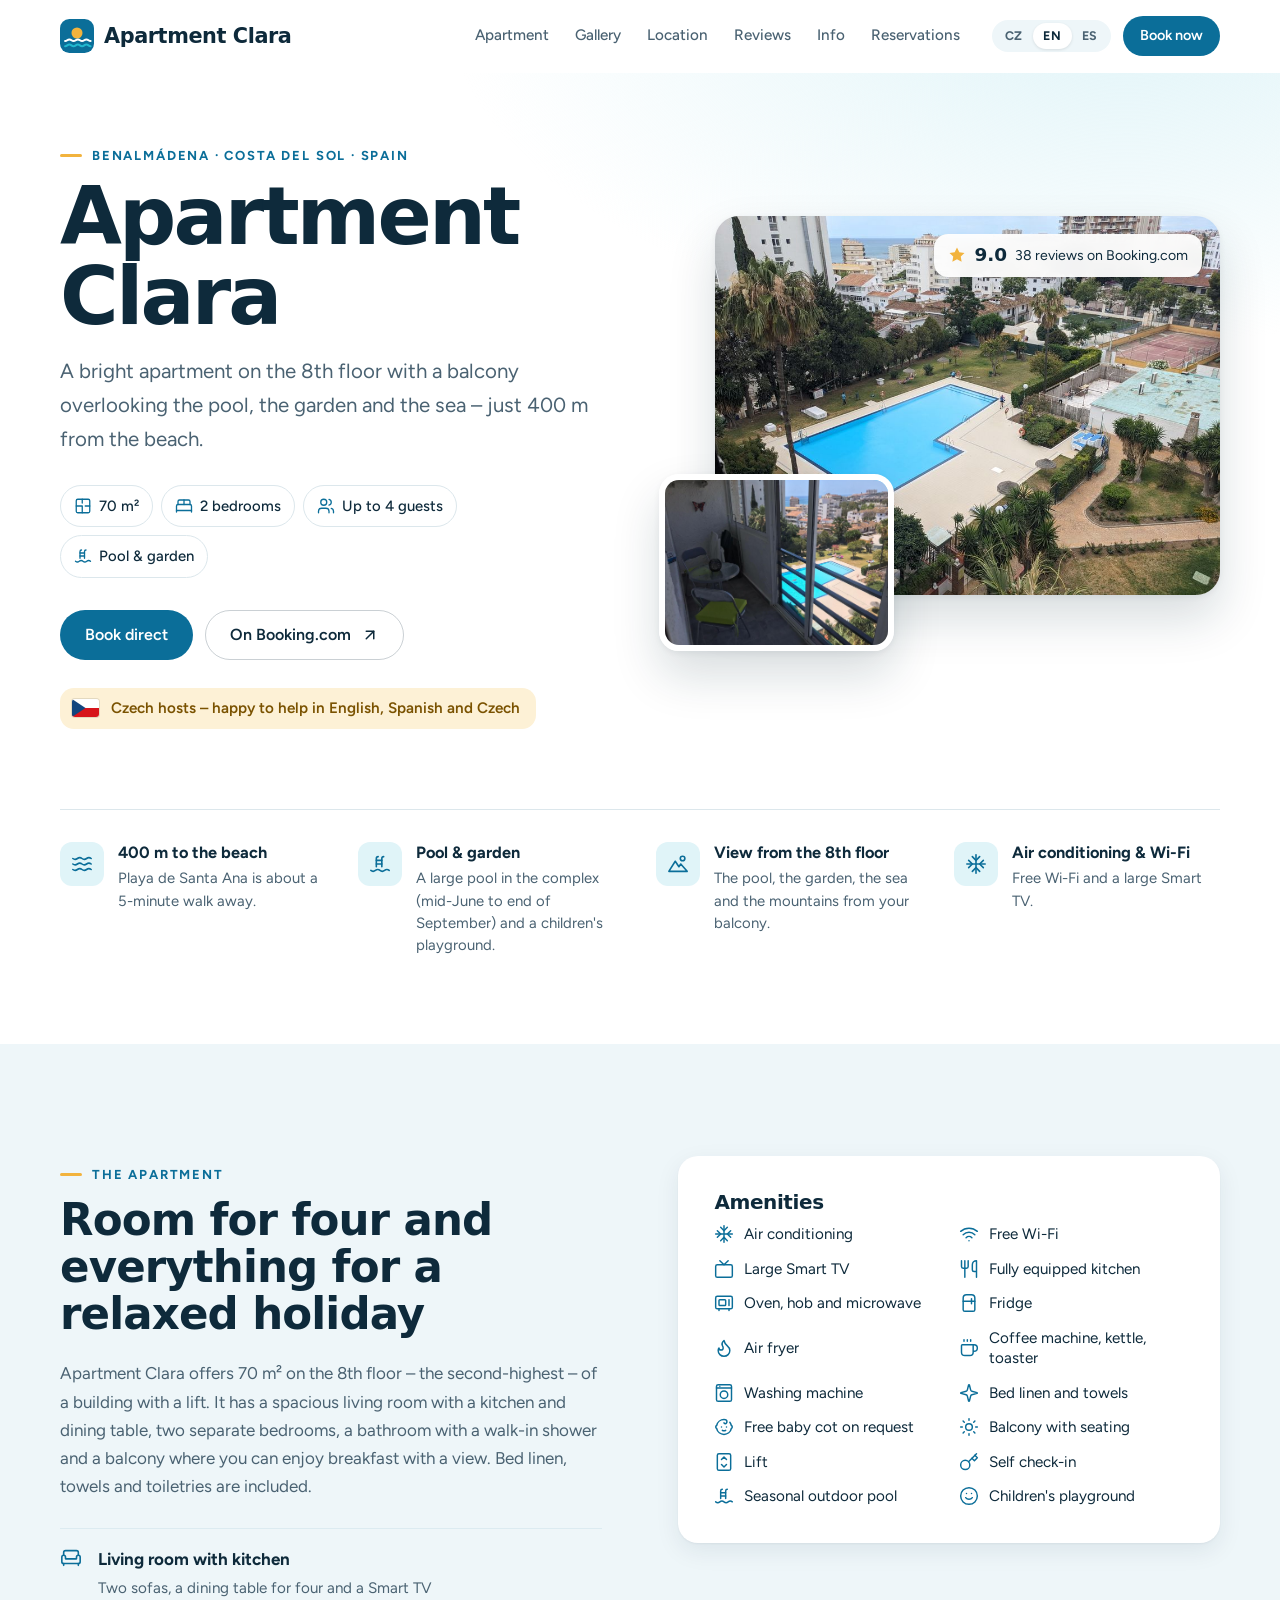
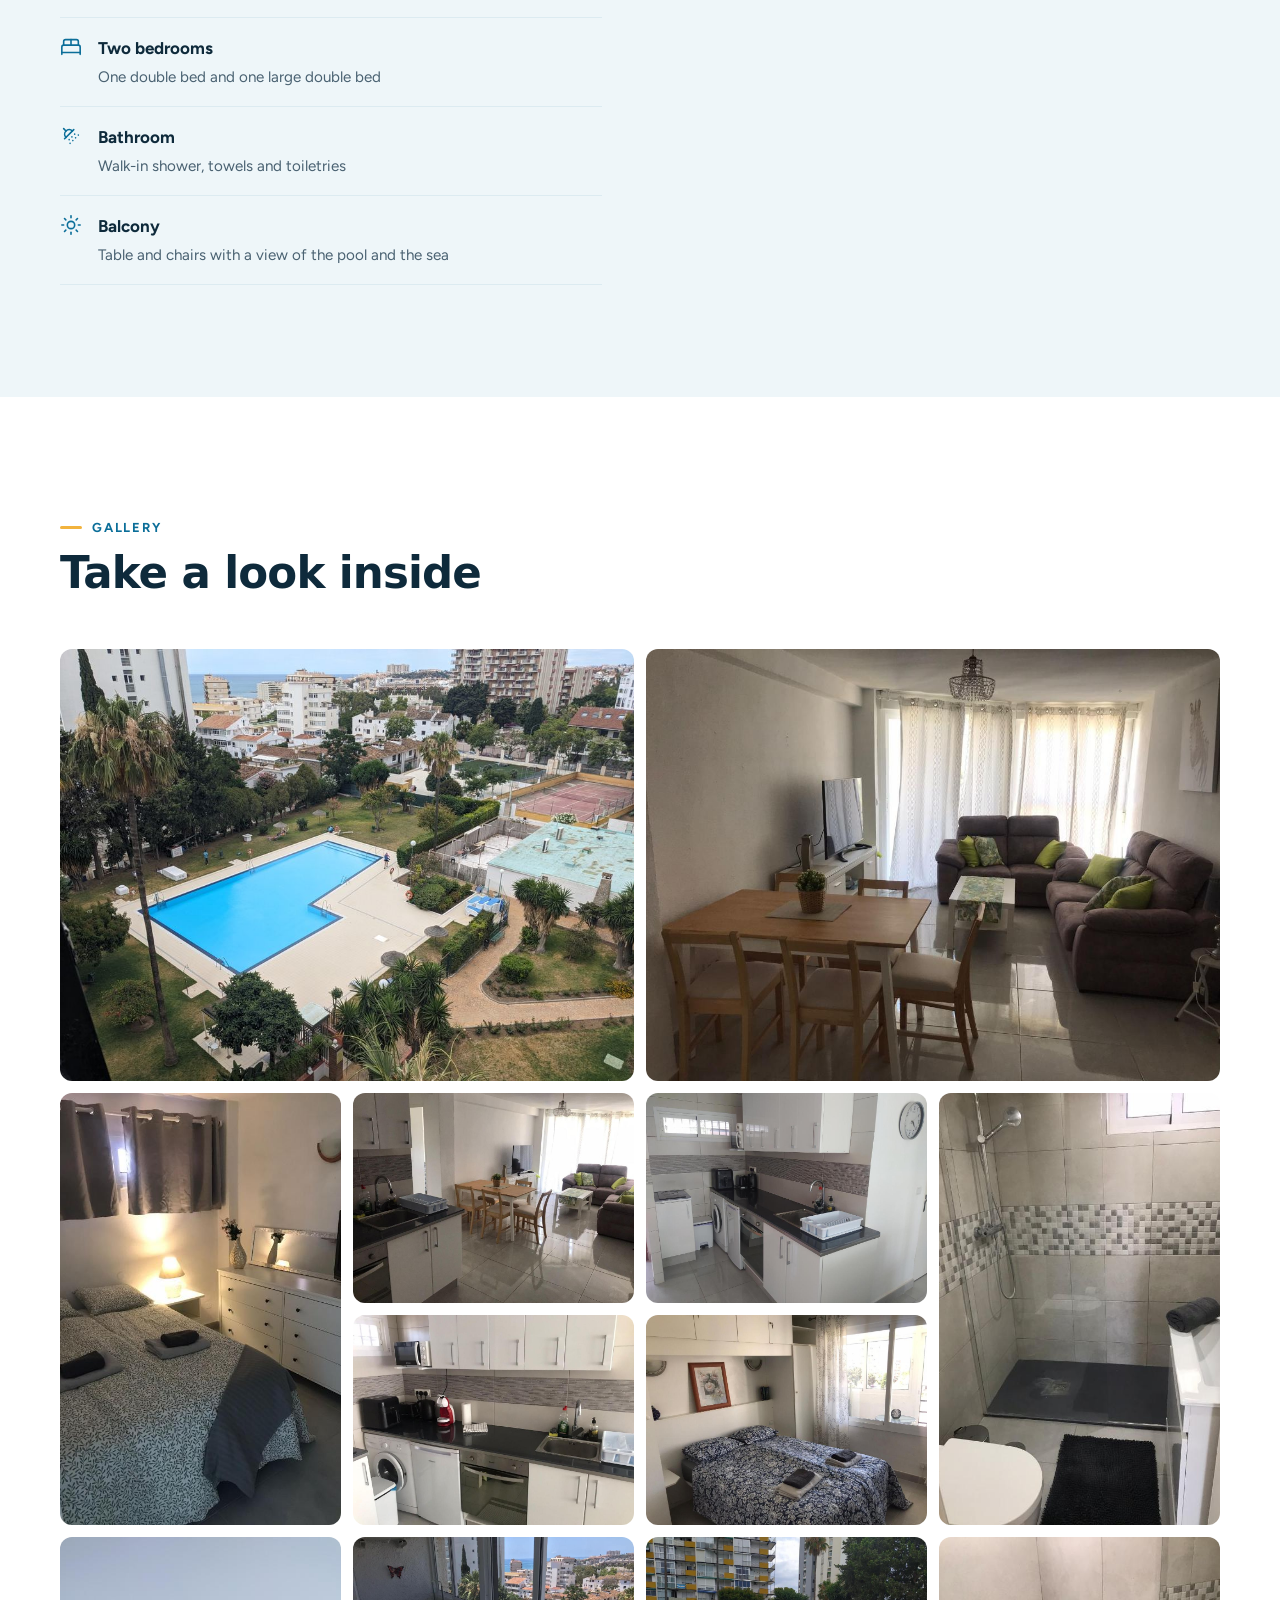
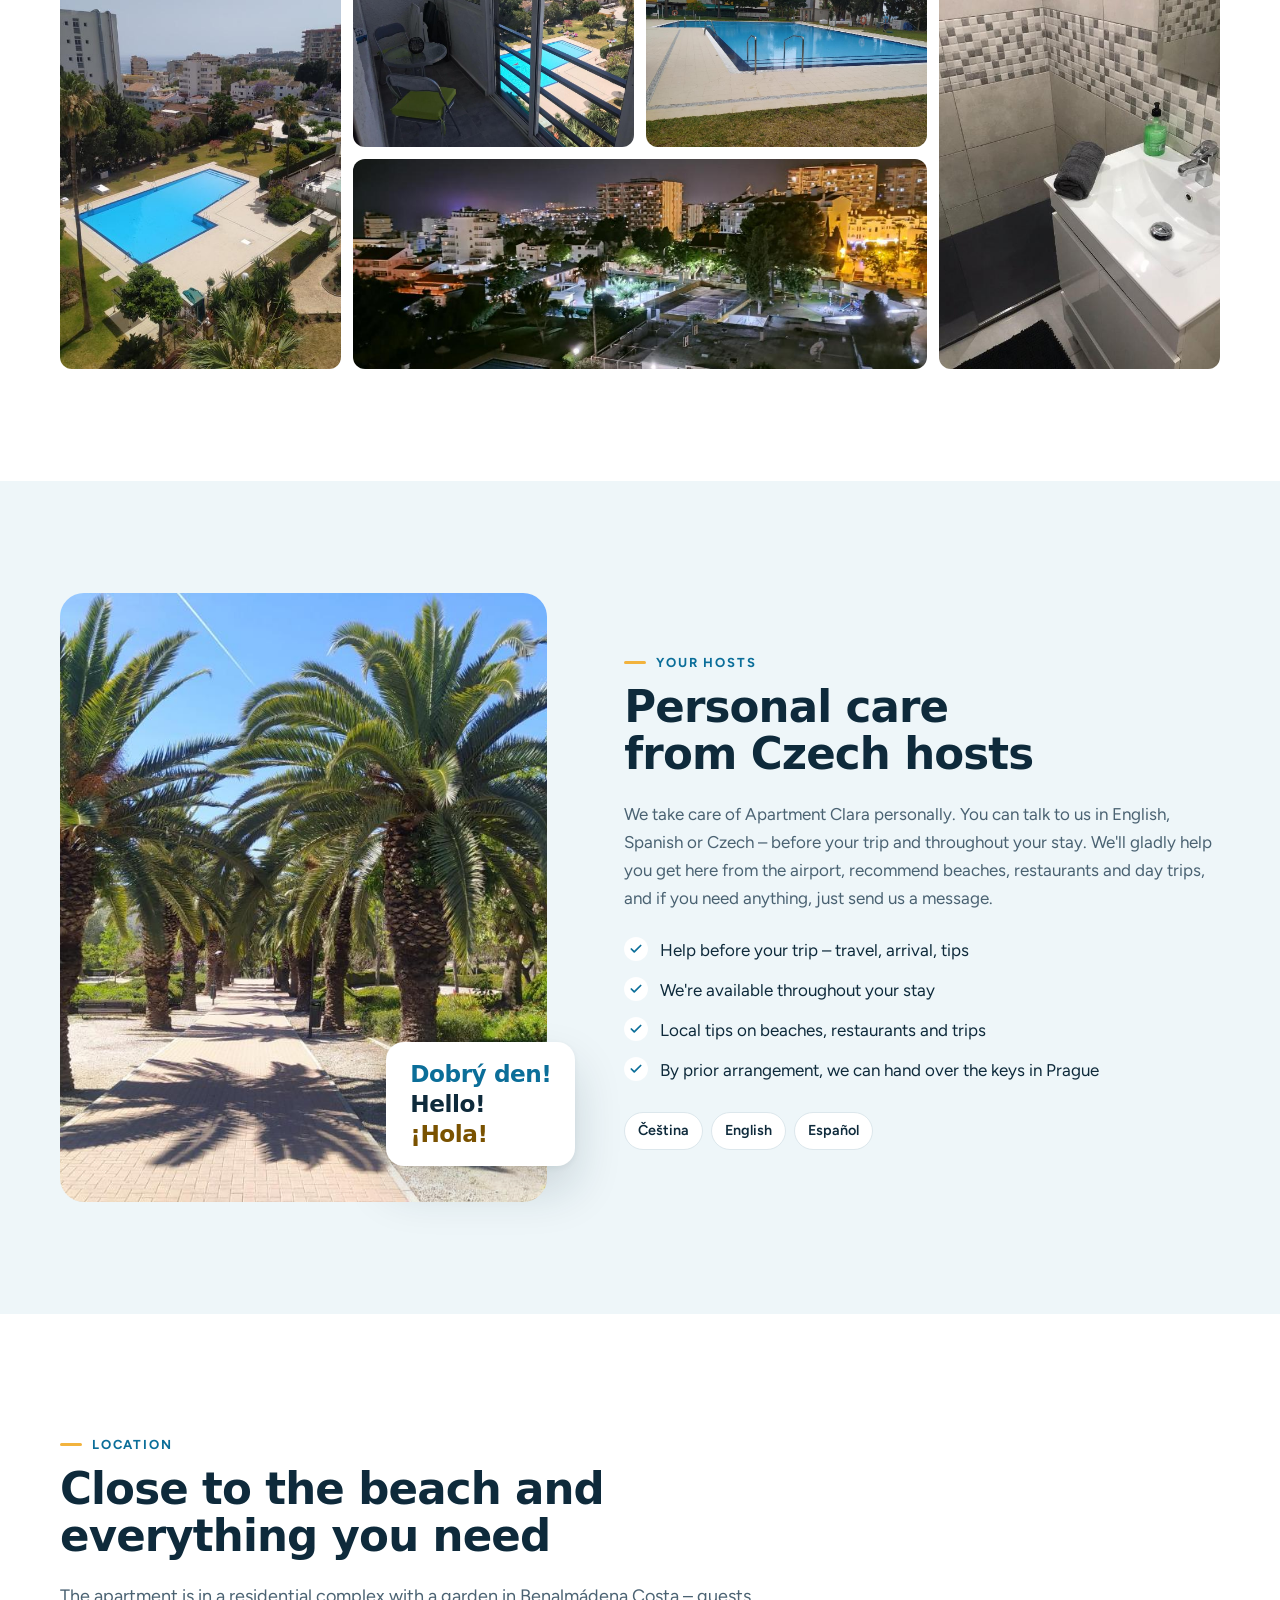
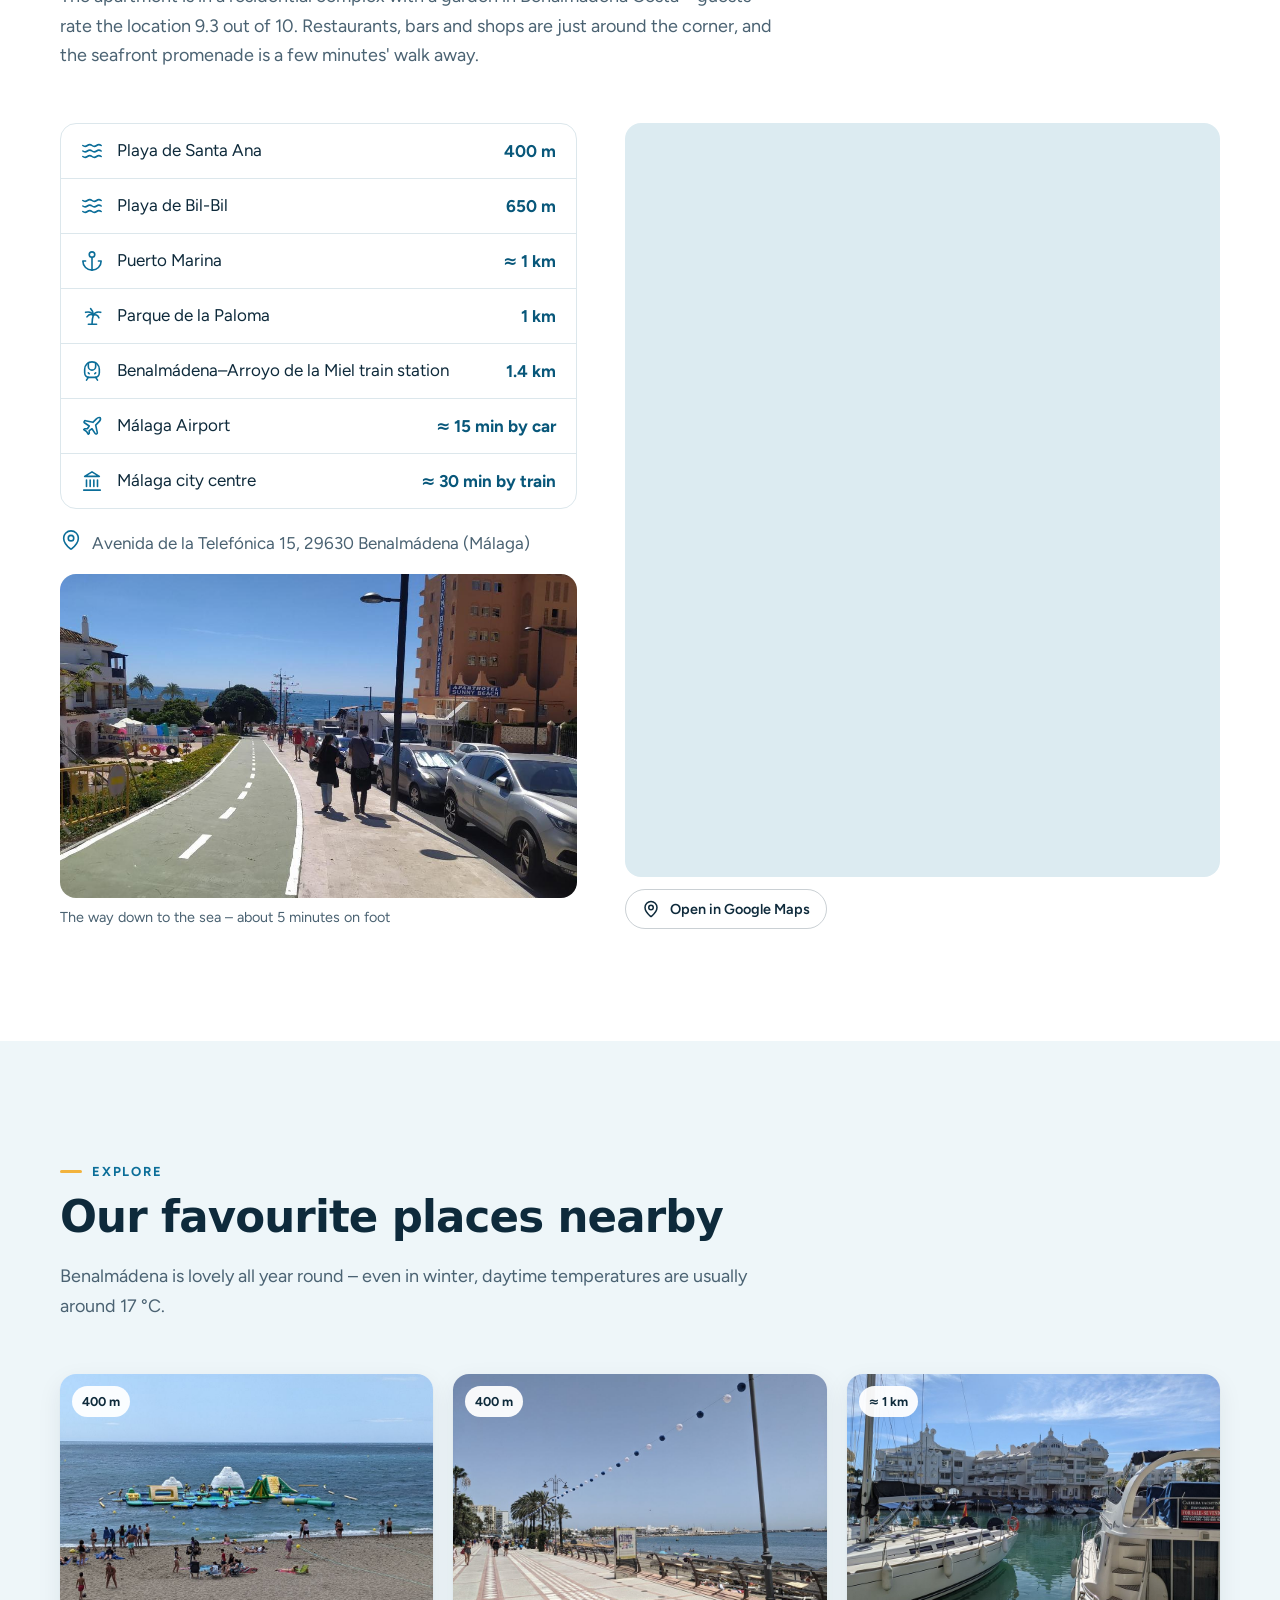
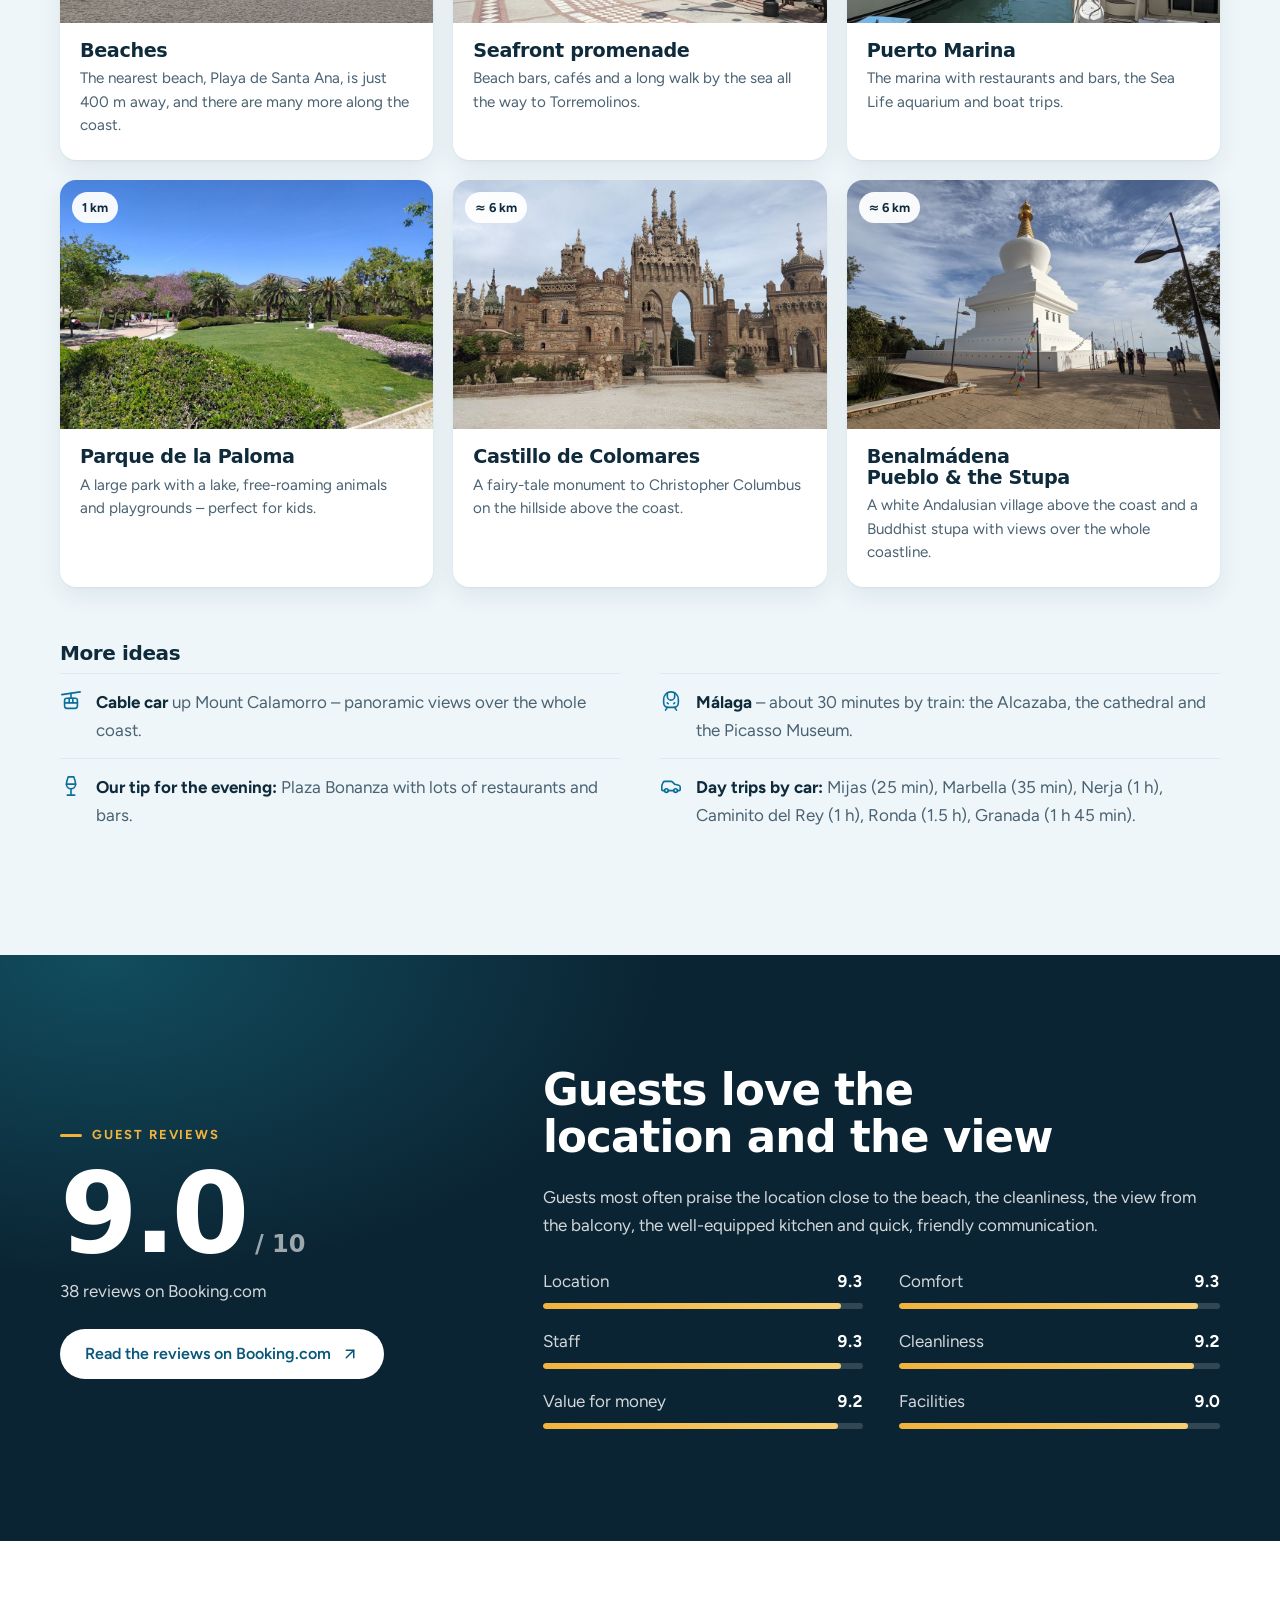
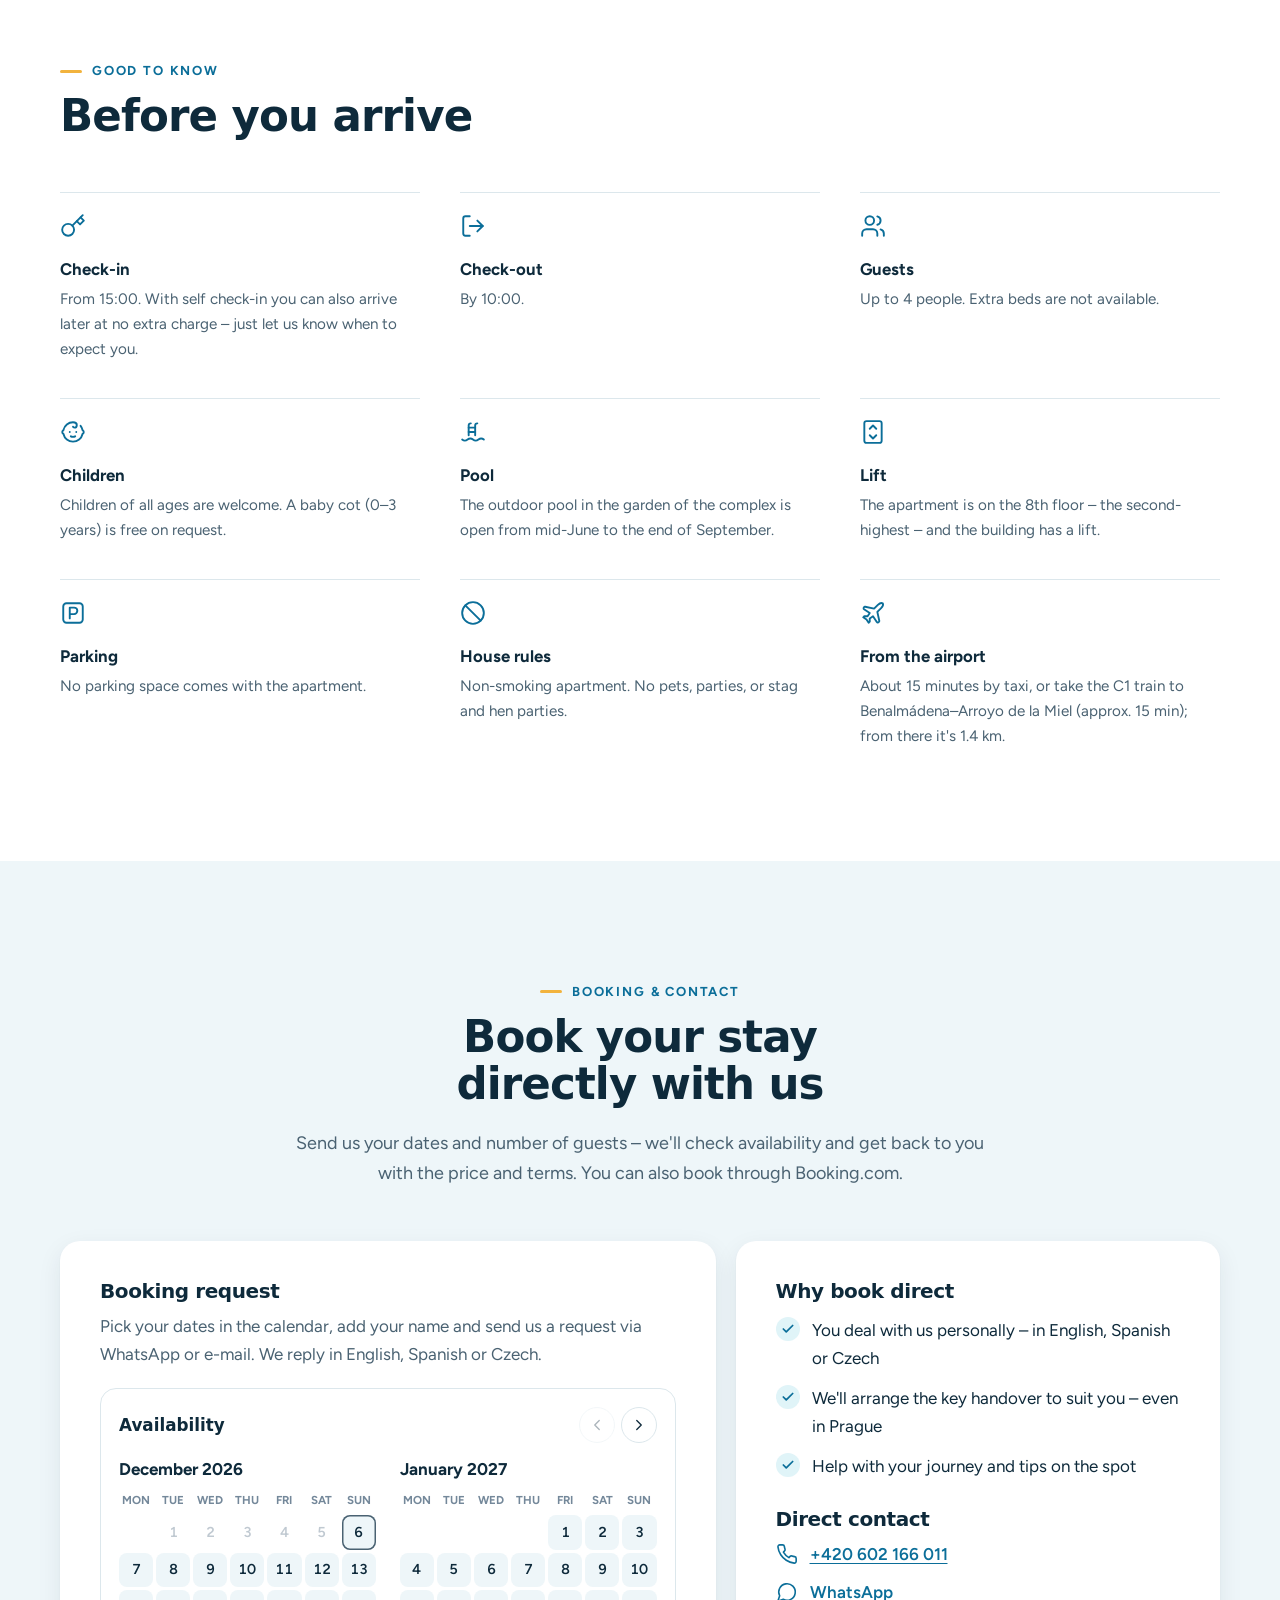
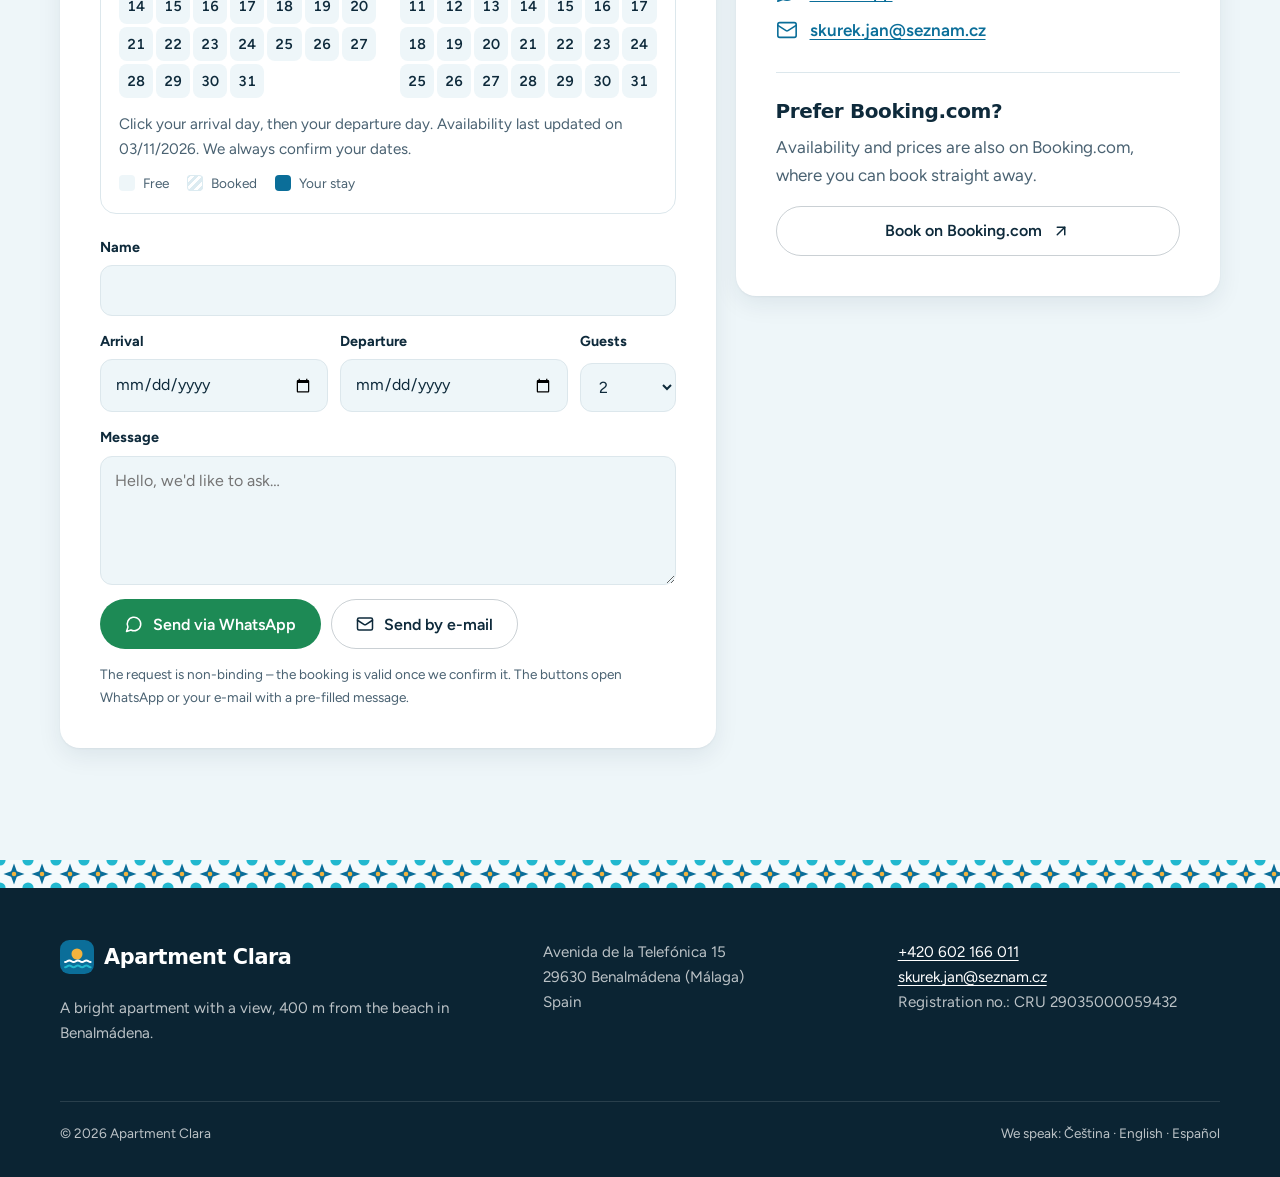
==== index.html @ 4c002c41 "Web Apartment Clara: stránka, kalendář obsazenosti a automatické zveřejnění Jednostránkový web (CZ/E" ====
<!doctype html>
<html lang="en">
<head>
<meta charset="utf-8">
<meta name="viewport" content="width=device-width, initial-scale=1">
<title data-i18n="meta.title">Apartment Clara · Benalmádena – apartment with pool, 400 m from the beach</title>
<meta name="description" data-i18n-content="meta.desc" content="Bright 70 m² apartment on the 8th floor with a balcony overlooking the pool, the garden and the sea. 2 bedrooms, up to 4 guests, 400 m from the beach in Benalmádena, Costa del Sol.">
<meta property="og:type" content="website">
<meta property="og:title" data-i18n-content="meta.title" content="Apartment Clara · Benalmádena – apartment with pool, 400 m from the beach">
<meta property="og:description" data-i18n-content="meta.desc" content="Bright 70 m² apartment on the 8th floor with a balcony overlooking the pool, the garden and the sea. 2 bedrooms, up to 4 guests, 400 m from the beach in Benalmádena, Costa del Sol.">
<meta property="og:url" content="https://benalmadenaclara.github.io/">
<meta property="og:image" content="https://benalmadenaclara.github.io/img/vyhled-z-balkonu.jpg">
<link rel="canonical" href="https://benalmadenaclara.github.io/">
<meta name="theme-color" content="#0B6E99">
<link rel="icon" href="favicon.svg" type="image/svg+xml">
<link rel="preconnect" href="https://fonts.bunny.net">
<link rel="stylesheet" href="https://fonts.bunny.net/css?family=bricolage-grotesque:600,700|figtree:400,500,600,700&amp;display=swap">
<link rel="stylesheet" href="style.css">
<script type="application/ld+json">
{
  "@context": "https://schema.org",
  "@type": "LodgingBusiness",
  "name": "Apartment Clara",
  "description": "2-bedroom apartment with a balcony, pool view and sea view, 400 m from the beach in Benalmádena, Costa del Sol.",
  "url": "https://benalmadenaclara.github.io/",
  "image": "https://benalmadenaclara.github.io/img/vyhled-z-balkonu.jpg",
  "telephone": "+420602166011",
  "address": {
    "@type": "PostalAddress",
    "streetAddress": "Avenida de la Telefónica 15",
    "postalCode": "29630",
    "addressLocality": "Benalmádena",
    "addressRegion": "Málaga",
    "addressCountry": "ES"
  },
  "geo": { "@type": "GeoCoordinates", "latitude": 36.596425, "longitude": -4.523766 },
  "checkinTime": "15:00",
  "checkoutTime": "10:00",
  "numberOfRooms": 2,
  "petsAllowed": false,
  "knowsLanguage": ["cs", "en", "es"]
}
</script>
</head>
<body>
<a class="skip" href="#main" data-i18n="a11y.skip">Skip to content</a>

<svg width="0" height="0" style="position:absolute" aria-hidden="true">
  <symbol id="i-logo" viewBox="0 0 40 40">
    <rect width="40" height="40" rx="11" fill="#0B6E99"/>
    <circle cx="20" cy="16.5" r="6.5" fill="#F2B33D"/>
    <path d="M6 26c2.5 0 2.5-2 5-2s2.5 2 5 2 2.5-2 5-2 2.5 2 5 2 2.5-2 5-2 2.5 2 5 2" stroke="#fff" stroke-width="2.4" stroke-linecap="round" fill="none"/>
    <path d="M6 32c2.5 0 2.5-2 5-2s2.5 2 5 2 2.5-2 5-2 2.5 2 5 2 2.5-2 5-2 2.5 2 5 2" stroke="#22B8CF" stroke-width="2.4" stroke-linecap="round" fill="none"/>
  </symbol>
  <symbol id="i-plan" viewBox="0 0 24 24"><rect x="3" y="3" width="18" height="18" rx="2"/><path d="M3 12h8v9"/><path d="M11 3v5"/><path d="M15 12h6"/></symbol>
  <symbol id="i-bed" viewBox="0 0 24 24"><path d="M2 20v-8a2 2 0 0 1 2-2h16a2 2 0 0 1 2 2v8"/><path d="M4 10V6a2 2 0 0 1 2-2h12a2 2 0 0 1 2 2v4"/><path d="M12 4v6"/><path d="M2 18h20"/></symbol>
  <symbol id="i-users" viewBox="0 0 24 24"><path d="M16 21v-2a4 4 0 0 0-4-4H6a4 4 0 0 0-4 4v2"/><circle cx="9" cy="7" r="4"/><path d="M22 21v-2a4 4 0 0 0-3-3.87"/><path d="M16 3.13a4 4 0 0 1 0 7.75"/></symbol>
  <symbol id="i-pool" viewBox="0 0 24 24"><path d="M8 15V6a2 2 0 0 1 2-2"/><path d="M14 15V6a2 2 0 0 1 2-2"/><path d="M8 8h6"/><path d="M8 12h6"/><path d="M2 19c.6.5 1.2 1 2.5 1 2.5 0 2.5-2 5-2 2.6 0 2.4 2 5 2 2.5 0 2.5-2 5-2 1.3 0 1.9.5 2.5 1"/></symbol>
  <symbol id="i-waves" viewBox="0 0 24 24"><path d="M2 6c.6.5 1.2 1 2.5 1C7 7 7 5 9.5 5c2.6 0 2.4 2 5 2 2.5 0 2.5-2 5-2 1.3 0 1.9.5 2.5 1"/><path d="M2 12c.6.5 1.2 1 2.5 1 2.5 0 2.5-2 5-2 2.6 0 2.4 2 5 2 2.5 0 2.5-2 5-2 1.3 0 1.9.5 2.5 1"/><path d="M2 18c.6.5 1.2 1 2.5 1 2.5 0 2.5-2 5-2 2.6 0 2.4 2 5 2 2.5 0 2.5-2 5-2 1.3 0 1.9.5 2.5 1"/></symbol>
  <symbol id="i-view" viewBox="0 0 24 24"><path d="m2 20 7-11 4 6 2-3 7 8Z"/><circle cx="17" cy="6" r="2.5"/></symbol>
  <symbol id="i-snow" viewBox="0 0 24 24"><path d="M2 12h20"/><path d="M12 2v20"/><path d="m20 16-4-4 4-4"/><path d="m4 8 4 4-4 4"/><path d="m16 4-4 4-4-4"/><path d="m8 20 4-4 4 4"/></symbol>
  <symbol id="i-wifi" viewBox="0 0 24 24"><path d="M12 20h.01"/><path d="M2 8.82a15 15 0 0 1 20 0"/><path d="M5 12.86a10 10 0 0 1 14 0"/><path d="M8.5 16.43a5 5 0 0 1 7 0"/></symbol>
  <symbol id="i-tv" viewBox="0 0 24 24"><rect x="2" y="7" width="20" height="15" rx="2"/><path d="m17 2-5 5-5-5"/></symbol>
  <symbol id="i-sofa" viewBox="0 0 24 24"><path d="M20 9V6a2 2 0 0 0-2-2H6a2 2 0 0 0-2 2v3"/><path d="M2 16a2 2 0 0 0 2 2h16a2 2 0 0 0 2-2v-5a2 2 0 0 0-4 0v1.5a.5.5 0 0 1-.5.5h-11a.5.5 0 0 1-.5-.5V11a2 2 0 0 0-4 0z"/><path d="M4 18v2"/><path d="M20 18v2"/></symbol>
  <symbol id="i-shower" viewBox="0 0 24 24"><path d="m4 4 2.5 2.5"/><path d="M13.5 6.5a4.95 4.95 0 0 0-7 7"/><path d="M15 5 5 15"/><path d="M14 17v.01"/><path d="M10 16v.01"/><path d="M13 13v.01"/><path d="M16 10v.01"/><path d="M11 20v.01"/><path d="M17 14v.01"/><path d="M20 11v.01"/></symbol>
  <symbol id="i-sun" viewBox="0 0 24 24"><circle cx="12" cy="12" r="4"/><path d="M12 2v2"/><path d="M12 20v2"/><path d="m4.93 4.93 1.41 1.41"/><path d="m17.66 17.66 1.41 1.41"/><path d="M2 12h2"/><path d="M20 12h2"/><path d="m6.34 17.66-1.41 1.41"/><path d="m19.07 4.93-1.41 1.41"/></symbol>
  <symbol id="i-utensils" viewBox="0 0 24 24"><path d="M3 2v7c0 1.1.9 2 2 2h4a2 2 0 0 0 2-2V2"/><path d="M7 2v20"/><path d="M21 15V2a5 5 0 0 0-5 5v6c0 1.1.9 2 2 2h3Zm0 0v7"/></symbol>
  <symbol id="i-microwave" viewBox="0 0 24 24"><rect x="2" y="4" width="20" height="15" rx="2"/><rect x="6" y="8" width="8" height="7" rx="1"/><path d="M18 8v7"/><path d="M6 19v2"/><path d="M18 19v2"/></symbol>
  <symbol id="i-fridge" viewBox="0 0 24 24"><path d="M5 6a4 4 0 0 1 4-4h6a4 4 0 0 1 4 4v14a2 2 0 0 1-2 2H7a2 2 0 0 1-2-2Z"/><path d="M5 10h14"/><path d="M15 7v6"/></symbol>
  <symbol id="i-flame" viewBox="0 0 24 24"><path d="M8.5 14.5A2.5 2.5 0 0 0 11 12c0-1.38-.5-2-1-3-1.07-2.14-.22-4.05 2-6 .5 2.5 2 4.9 4 6.5 2 1.6 3 3.5 3 5.5a7 7 0 1 1-14 0c0-1.15.43-2.29 1-3a2.5 2.5 0 0 0 2.5 2.5z"/></symbol>
  <symbol id="i-coffee" viewBox="0 0 24 24"><path d="M10 2v2"/><path d="M14 2v2"/><path d="M6 2v2"/><path d="M16 8a1 1 0 0 1 1 1v8a4 4 0 0 1-4 4H7a4 4 0 0 1-4-4V9a1 1 0 0 1 1-1h14a4 4 0 1 1 0 8h-1"/></symbol>
  <symbol id="i-washer" viewBox="0 0 24 24"><rect x="3" y="2" width="18" height="20" rx="2"/><path d="M3 6h18"/><path d="M7 4h.01"/><circle cx="12" cy="14" r="4.5"/></symbol>
  <symbol id="i-sparkles" viewBox="0 0 24 24"><path d="M9.94 15.5A2 2 0 0 0 8.5 14.06l-6.14-1.58a.5.5 0 0 1 0-.96L8.5 9.94A2 2 0 0 0 9.94 8.5l1.58-6.14a.5.5 0 0 1 .96 0l1.58 6.14a2 2 0 0 0 1.44 1.44l6.14 1.58a.5.5 0 0 1 0 .96l-6.14 1.58a2 2 0 0 0-1.44 1.44l-1.58 6.14a.5.5 0 0 1-.96 0z"/></symbol>
  <symbol id="i-baby" viewBox="0 0 24 24"><path d="M9 12h.01"/><path d="M15 12h.01"/><path d="M10 16c.5.3 1.2.5 2 .5s1.5-.2 2-.5"/><path d="M19 6.3a9 9 0 0 1 1.8 3.9 2 2 0 0 1 0 3.6 9 9 0 0 1-17.6 0 2 2 0 0 1 0-3.6A9 9 0 0 1 12 3c2 0 3.5 1.1 3.5 2.5s-.9 2.5-2 2.5c-.8 0-1.5-.4-1.5-1"/></symbol>
  <symbol id="i-smile" viewBox="0 0 24 24"><circle cx="12" cy="12" r="10"/><path d="M8 14s1.5 2 4 2 4-2 4-2"/><path d="M9 9h.01"/><path d="M15 9h.01"/></symbol>
  <symbol id="i-lift" viewBox="0 0 24 24"><rect x="4" y="2" width="16" height="20" rx="2"/><path d="m9 9 3-3 3 3"/><path d="m9 15 3 3 3-3"/></symbol>
  <symbol id="i-parking" viewBox="0 0 24 24"><rect x="3" y="3" width="18" height="18" rx="3"/><path d="M9 17V7h4a3 3 0 0 1 0 6H9"/></symbol>
  <symbol id="i-anchor" viewBox="0 0 24 24"><path d="M12 22V8"/><path d="M5 12H2a10 10 0 0 0 20 0h-3"/><circle cx="12" cy="5" r="3"/></symbol>
  <symbol id="i-palm" viewBox="0 0 24 24"><path d="M12 21c0-4 .5-7 1.5-10"/><path d="M13.5 11C12 8 9 7 5 8"/><path d="M13.5 11c1.5-3 4.5-4 8-3"/><path d="M13.5 11c-2-1-5-1-7 2"/><path d="M13.5 11c2-1 5 0 6 3"/><path d="M13.5 11c0-2.5-1-5-3-7"/><path d="M8 21h9"/></symbol>
  <symbol id="i-train" viewBox="0 0 24 24"><path d="M8 3.1V7a4 4 0 0 0 8 0V3.1"/><path d="m9 15-1-1"/><path d="m15 15 1-1"/><path d="M9 19c-2.8 0-5-2.2-5-5v-4a8 8 0 0 1 16 0v4c0 2.8-2.2 5-5 5Z"/><path d="m8 19-2 3"/><path d="m16 19 2 3"/></symbol>
  <symbol id="i-plane" viewBox="0 0 24 24"><path d="M17.8 19.2 16 11l3.5-3.5C21 6 21.5 4 21 3c-1-.5-3 0-4.5 1.5L13 8 4.8 6.2c-.5-.1-.9.1-1.1.5l-.3.5c-.2.5-.1 1 .3 1.3L9 12l-2 3H4l-1 1 3 2 2 3 1-1v-3l3-2 3.5 5.3c.3.4.8.5 1.3.3l.5-.2c.4-.3.6-.7.5-1.2z"/></symbol>
  <symbol id="i-landmark" viewBox="0 0 24 24"><path d="M3 22h18"/><path d="M6 18v-7"/><path d="M10 18v-7"/><path d="M14 18v-7"/><path d="M18 18v-7"/><path d="M12 2 20 7H4z"/></symbol>
  <symbol id="i-pin" viewBox="0 0 24 24"><path d="M20 10c0 5-5.5 10.2-7.4 11.8a1 1 0 0 1-1.2 0C9.5 20.2 4 15 4 10a8 8 0 0 1 16 0"/><circle cx="12" cy="10" r="3"/></symbol>
  <symbol id="i-cable" viewBox="0 0 24 24"><path d="M2 5 22 2"/><path d="M12 3.5V9"/><rect x="5" y="9" width="14" height="11" rx="2.5"/><path d="M5 14h14"/><path d="M10 9v5"/><path d="M14 9v5"/></symbol>
  <symbol id="i-glass" viewBox="0 0 24 24"><path d="M8 22h8"/><path d="M7 10h10"/><path d="M12 15v7"/><path d="M12 15a5 5 0 0 0 5-5c0-2-.5-4-2-8H9c-1.5 4-2 6-2 8a5 5 0 0 0 5 5Z"/></symbol>
  <symbol id="i-car" viewBox="0 0 24 24"><path d="M19 17h2c.6 0 1-.4 1-1v-3c0-.9-.7-1.7-1.5-1.9C18.7 10.6 16 10 16 10s-1.3-1.4-2.2-2.3c-.5-.4-1.1-.7-1.8-.7H5c-.6 0-1.1.4-1.4.9l-1.4 2.9A3.7 3.7 0 0 0 2 12v4c0 .6.4 1 1 1h2"/><circle cx="7" cy="17" r="2"/><path d="M9 17h6"/><circle cx="17" cy="17" r="2"/></symbol>
  <symbol id="i-key" viewBox="0 0 24 24"><circle cx="7.5" cy="15.5" r="5.5"/><path d="m21 2-9.6 9.6"/><path d="m15.5 7.5 3 3L22 7l-3-3"/></symbol>
  <symbol id="i-logout" viewBox="0 0 24 24"><path d="M9 21H5a2 2 0 0 1-2-2V5a2 2 0 0 1 2-2h4"/><path d="m16 17 5-5-5-5"/><path d="M21 12H9"/></symbol>
  <symbol id="i-ban" viewBox="0 0 24 24"><circle cx="12" cy="12" r="10"/><path d="m4.9 4.9 14.2 14.2"/></symbol>
  <symbol id="i-phone" viewBox="0 0 24 24"><path d="M22 16.92v3a2 2 0 0 1-2.18 2 19.79 19.79 0 0 1-8.63-3.07 19.5 19.5 0 0 1-6-6 19.79 19.79 0 0 1-3.07-8.67A2 2 0 0 1 4.11 2h3a2 2 0 0 1 2 1.72c.13.96.36 1.9.7 2.81a2 2 0 0 1-.45 2.11L8.09 9.91a16 16 0 0 0 6 6l1.27-1.27a2 2 0 0 1 2.11-.45c.91.34 1.85.57 2.81.7A2 2 0 0 1 22 16.92z"/></symbol>
  <symbol id="i-chat" viewBox="0 0 24 24"><path d="M7.9 20A9 9 0 1 0 4 16.1L2 22Z"/></symbol>
  <symbol id="i-mail" viewBox="0 0 24 24"><rect x="2" y="4" width="20" height="16" rx="2"/><path d="m22 7-8.97 5.7a1.94 1.94 0 0 1-2.06 0L2 7"/></symbol>
  <symbol id="i-star" viewBox="0 0 24 24"><path d="M12 2l3.09 6.26L22 9.27l-5 4.87 1.18 6.88L12 17.77l-6.18 3.25L7 14.14 2 9.27l6.91-1.01z"/></symbol>
  <symbol id="i-arrow" viewBox="0 0 24 24"><path d="M7 7h10v10"/><path d="M7 17 17 7"/></symbol>
  <symbol id="i-menu" viewBox="0 0 24 24"><path d="M4 6h16"/><path d="M4 12h16"/><path d="M4 18h16"/></symbol>
  <symbol id="i-x" viewBox="0 0 24 24"><path d="M18 6 6 18"/><path d="m6 6 12 12"/></symbol>
  <symbol id="i-left" viewBox="0 0 24 24"><path d="m15 18-6-6 6-6"/></symbol>
  <symbol id="i-right" viewBox="0 0 24 24"><path d="m9 18 6-6-6-6"/></symbol>
</svg>

<header class="site-header">
  <div class="container header-inner">
    <a class="brand" href="#top" aria-label="Apartment Clara">
      <svg class="brand-mark" aria-hidden="true"><use href="#i-logo"/></svg>
      <span class="brand-name">Apartment Clara</span>
    </a>
    <nav class="nav" id="nav" aria-label="Main navigation" data-i18n-aria-label="nav.label">
      <a href="#apartment" data-i18n="nav.apartment">Apartment</a>
      <a href="#gallery" data-i18n="nav.gallery">Gallery</a>
      <a href="#location" data-i18n="nav.location">Location</a>
      <a href="#reviews" data-i18n="nav.reviews">Reviews</a>
      <a href="#info" data-i18n="nav.info">Info</a>
      <a href="#contact" data-i18n="nav.contact">Reservations</a>
    </nav>
    <div class="header-actions">
      <div class="lang-switch" role="group" aria-label="Language" data-i18n-aria-label="lang.label">
        <button type="button" data-set-lang="cs" lang="cs" title="Čeština">CZ</button>
        <button type="button" data-set-lang="en" lang="en" title="English">EN</button>
        <button type="button" data-set-lang="es" lang="es" title="Español">ES</button>
      </div>
      <a class="btn btn-primary btn-sm header-cta" href="#contact" data-i18n="cta.bookShort">Book now</a>
      <button class="nav-toggle" type="button" aria-expanded="false" aria-controls="nav" aria-label="Menu" data-i18n-aria-label="nav.menu">
        <svg class="i" aria-hidden="true"><use href="#i-menu"/></svg>
      </button>
    </div>
  </div>
</header>

<main id="main">
  <section class="hero" id="top">
    <div class="container hero-grid">
      <div class="hero-text">
        <p class="eyebrow" data-i18n="hero.eyebrow">Benalmádena · Costa del Sol · Spain</p>
        <h1>Apartment Clara</h1>
        <p class="lead" data-i18n="hero.lead">A bright apartment on the 8th floor with a balcony overlooking the pool, the garden and the sea – just 400 m from the beach.</p>
        <ul class="facts">
          <li><svg class="i" aria-hidden="true"><use href="#i-plan"/></svg>70 m²</li>
          <li><svg class="i" aria-hidden="true"><use href="#i-bed"/></svg><span data-i18n="fact.bedrooms">2 bedrooms</span></li>
          <li><svg class="i" aria-hidden="true"><use href="#i-users"/></svg><span data-i18n="fact.guests">Up to 4 guests</span></li>
          <li><svg class="i" aria-hidden="true"><use href="#i-pool"/></svg><span data-i18n="fact.pool">Pool &amp; garden</span></li>
        </ul>
        <div class="hero-cta">
          <a class="btn btn-primary" href="#contact" data-i18n="cta.direct">Book direct</a>
          <a class="btn btn-ghost" data-booking href="https://www.booking.com/hotel/es/apartment-clara.en-gb.html" target="_blank" rel="noopener">
            <span data-i18n="cta.onBooking">On Booking.com</span>
            <svg class="i" aria-hidden="true"><use href="#i-arrow"/></svg>
          </a>
        </div>
        <p class="czech-badge">
          <svg class="flag-cz" viewBox="0 0 30 20" aria-hidden="true"><rect width="30" height="20" fill="#fff"/><rect y="10" width="30" height="10" fill="#D7141A"/><path d="M0 0 15 10 0 20Z" fill="#11457E"/></svg>
          <span data-i18n="hero.czech">Czech hosts – happy to help in English, Spanish and Czech</span>
        </p>
      </div>
      <div class="hero-media">
        <img class="hero-main" src="img/vyhled-z-balkonu.jpg" srcset="img/vyhled-z-balkonu-900.jpg 900w, img/vyhled-z-balkonu.jpg 1600w"
             sizes="(max-width: 900px) 100vw, 560px" width="1600" height="1200" fetchpriority="high"
             alt="View from the balcony over the pool and the garden to the sea" data-i18n-alt="alt.heroMain">
        <img class="hero-inset" src="img/balkon-vyhled.jpg" width="1024" height="768"
             alt="Balcony with a table and a view of the pool" data-i18n-alt="alt.heroInset">
        <a class="rating-chip" href="#reviews">
          <svg class="i" aria-hidden="true"><use href="#i-star"/></svg>
          <strong data-num="9.0">9.0</strong>
          <span data-i18n="hero.rating">38 reviews on Booking.com</span>
        </a>
      </div>
    </div>

    <div class="container highlight-grid" aria-label="Highlights" data-i18n-aria-label="hl.label" role="list">
      <div class="highlight" role="listitem">
        <span class="icon-tile"><svg class="i" aria-hidden="true"><use href="#i-waves"/></svg></span>
        <div><h3 data-i18n="hl.beach.t">400 m to the beach</h3><p data-i18n="hl.beach.d">Playa de Santa Ana is about a 5-minute walk away.</p></div>
      </div>
      <div class="highlight" role="listitem">
        <span class="icon-tile"><svg class="i" aria-hidden="true"><use href="#i-pool"/></svg></span>
        <div><h3 data-i18n="hl.pool.t">Pool &amp; garden</h3><p data-i18n="hl.pool.d">A large pool in the complex (mid-June to end of September) and a children's playground.</p></div>
      </div>
      <div class="highlight" role="listitem">
        <span class="icon-tile"><svg class="i" aria-hidden="true"><use href="#i-view"/></svg></span>
        <div><h3 data-i18n="hl.view.t">View from the 8th floor</h3><p data-i18n="hl.view.d">The pool, the garden, the sea and the mountains from your balcony.</p></div>
      </div>
      <div class="highlight" role="listitem">
        <span class="icon-tile"><svg class="i" aria-hidden="true"><use href="#i-snow"/></svg></span>
        <div><h3 data-i18n="hl.comfort.t">Air conditioning &amp; Wi-Fi</h3><p data-i18n="hl.comfort.d">Free Wi-Fi and a large Smart TV.</p></div>
      </div>
    </div>
  </section>

  <section class="section section-alt" id="apartment">
    <div class="container split">
      <div>
        <p class="eyebrow" data-i18n="apt.eyebrow">The apartment</p>
        <h2 data-i18n="apt.title">Room for four and everything for a relaxed holiday</h2>
        <p class="body-lg" data-i18n="apt.text">Apartment Clara offers 70 m² on the 8th floor – the second-highest – of a building with a lift. It has a spacious living room with a kitchen and dining table, two separate bedrooms, a bathroom with a walk-in shower and a balcony where you can enjoy breakfast with a view. Bed linen, towels and toiletries are included.</p>
        <ul class="rooms">
          <li><svg class="i" aria-hidden="true"><use href="#i-sofa"/></svg><div><strong data-i18n="room.living.t">Living room with kitchen</strong><span data-i18n="room.living.d">Two sofas, a dining table for four and a Smart TV</span></div></li>
          <li><svg class="i" aria-hidden="true"><use href="#i-bed"/></svg><div><strong data-i18n="room.bed.t">Two bedrooms</strong><span data-i18n="room.bed.d">One double bed and one large double bed</span></div></li>
          <li><svg class="i" aria-hidden="true"><use href="#i-shower"/></svg><div><strong data-i18n="room.bath.t">Bathroom</strong><span data-i18n="room.bath.d">Walk-in shower, towels and toiletries</span></div></li>
          <li><svg class="i" aria-hidden="true"><use href="#i-sun"/></svg><div><strong data-i18n="room.balcony.t">Balcony</strong><span data-i18n="room.balcony.d">Table and chairs with a view of the pool and the sea</span></div></li>
        </ul>
      </div>
      <div class="amenities-card">
        <h3 data-i18n="amen.title">Amenities</h3>
        <ul class="amenities">
          <li><svg class="i" aria-hidden="true"><use href="#i-snow"/></svg><span data-i18n="amen.ac">Air conditioning</span></li>
          <li><svg class="i" aria-hidden="true"><use href="#i-wifi"/></svg><span data-i18n="amen.wifi">Free Wi-Fi</span></li>
          <li><svg class="i" aria-hidden="true"><use href="#i-tv"/></svg><span data-i18n="amen.tv">Large Smart TV</span></li>
          <li><svg class="i" aria-hidden="true"><use href="#i-utensils"/></svg><span data-i18n="amen.kitchen">Fully equipped kitchen</span></li>
          <li><svg class="i" aria-hidden="true"><use href="#i-microwave"/></svg><span data-i18n="amen.oven">Oven, hob and microwave</span></li>
          <li><svg class="i" aria-hidden="true"><use href="#i-fridge"/></svg><span data-i18n="amen.fridge">Fridge</span></li>
          <li><svg class="i" aria-hidden="true"><use href="#i-flame"/></svg><span data-i18n="amen.airfryer">Air fryer</span></li>
          <li><svg class="i" aria-hidden="true"><use href="#i-coffee"/></svg><span data-i18n="amen.coffee">Coffee machine, kettle, toaster</span></li>
          <li><svg class="i" aria-hidden="true"><use href="#i-washer"/></svg><span data-i18n="amen.washer">Washing machine</span></li>
          <li><svg class="i" aria-hidden="true"><use href="#i-sparkles"/></svg><span data-i18n="amen.linen">Bed linen and towels</span></li>
          <li><svg class="i" aria-hidden="true"><use href="#i-baby"/></svg><span data-i18n="amen.cot">Free baby cot on request</span></li>
          <li><svg class="i" aria-hidden="true"><use href="#i-sun"/></svg><span data-i18n="amen.balcony">Balcony with seating</span></li>
          <li><svg class="i" aria-hidden="true"><use href="#i-lift"/></svg><span data-i18n="amen.lift">Lift</span></li>
          <li><svg class="i" aria-hidden="true"><use href="#i-key"/></svg><span data-i18n="amen.selfcheckin">Self check-in</span></li>
          <li><svg class="i" aria-hidden="true"><use href="#i-pool"/></svg><span data-i18n="amen.pool">Seasonal outdoor pool</span></li>
          <li><svg class="i" aria-hidden="true"><use href="#i-smile"/></svg><span data-i18n="amen.playground">Children's playground</span></li>
        </ul>
      </div>
    </div>
  </section>

  <section class="section" id="gallery">
    <div class="container">
      <div class="section-head">
        <p class="eyebrow" data-i18n="gal.eyebrow">Gallery</p>
        <h2 data-i18n="gal.title">Take a look inside</h2>
      </div>
      <div class="gallery">
        <a class="g-big" href="img/vyhled-z-balkonu.jpg"><img src="img/vyhled-z-balkonu-900.jpg" width="900" height="675" loading="lazy" alt="View from the balcony: the pool, the garden and the sea" data-i18n-alt="gal.view"></a>
        <a class="g-big" href="img/obyvaci-pokoj.jpg"><img src="img/obyvaci-pokoj.jpg" width="1024" height="768" loading="lazy" alt="Living room with two sofas and a dining table" data-i18n-alt="gal.1"></a>
        <a class="g-tall" href="img/loznice-1.jpg"><img src="img/loznice-1.jpg" width="576" height="768" loading="lazy" alt="Bedroom with a double bed" data-i18n-alt="gal.6"></a>
        <a href="img/kuchyn-obyvak.jpg"><img src="img/kuchyn-obyvak.jpg" width="1024" height="768" loading="lazy" alt="Open-plan kitchen, dining and living area" data-i18n-alt="gal.2"></a>
        <a href="img/kuchyn.jpg"><img src="img/kuchyn.jpg" width="1024" height="768" loading="lazy" alt="Kitchen with oven, hob and washing machine" data-i18n-alt="gal.4"></a>
        <a class="g-tall" href="img/koupelna-sprcha.jpg"><img src="img/koupelna-sprcha.jpg" width="576" height="768" loading="lazy" alt="Bathroom with a walk-in shower" data-i18n-alt="gal.8"></a>
        <a href="img/kuchyn-spotrebice.jpg"><img src="img/kuchyn-spotrebice.jpg" width="1024" height="768" loading="lazy" alt="Coffee machine, air fryer, kettle and toaster" data-i18n-alt="gal.5"></a>
        <a href="img/loznice-2.jpg"><img src="img/loznice-2.jpg" width="1024" height="768" loading="lazy" alt="Second bedroom with a window to the balcony" data-i18n-alt="gal.7"></a>
        <a class="g-tall" href="img/vyhled-bazen-zahrada.jpg"><img src="img/vyhled-bazen-zahrada.jpg" width="576" height="768" loading="lazy" alt="View of the pool and the garden from the apartment" data-i18n-alt="gal.10"></a>
        <a href="img/balkon-vyhled.jpg"><img src="img/balkon-vyhled.jpg" width="1024" height="768" loading="lazy" alt="Balcony with a view of the pool and the sea" data-i18n-alt="gal.3"></a>
        <a href="img/bazen.jpg"><img src="img/bazen.jpg" width="1024" height="768" loading="lazy" alt="Pool in the complex" data-i18n-alt="gal.11"></a>
        <a class="g-wide" href="img/vyhled-noc.jpg"><img src="img/vyhled-noc.jpg" width="1020" height="768" loading="lazy" alt="Evening view from the balcony" data-i18n-alt="gal.12"></a>
        <a class="g-tall" href="img/koupelna-umyvadlo.jpg"><img src="img/koupelna-umyvadlo.jpg" width="576" height="768" loading="lazy" alt="Washbasin in the bathroom" data-i18n-alt="gal.9"></a>
      </div>
    </div>
  </section>

  <section class="section section-alt" id="hosts">
    <div class="container hosts">
      <div class="hosts-media">
        <img src="img/okoli-palmy.jpg" width="1024" height="768" loading="lazy" alt="Palm-lined avenue in a park in Benalmádena" data-i18n-alt="alt.palms">
        <div class="greeting" aria-hidden="true">
          <span lang="cs">Dobrý den!</span>
          <span lang="en">Hello!</span>
          <span lang="es">¡Hola!</span>
        </div>
      </div>
      <div>
        <p class="eyebrow" data-i18n="hosts.eyebrow">Your hosts</p>
        <h2 data-i18n="hosts.title">Personal care from Czech hosts</h2>
        <p class="body-lg" data-i18n="hosts.text">We take care of Apartment Clara personally. You can talk to us in English, Spanish or Czech – before your trip and throughout your stay. We'll gladly help you get here from the airport, recommend beaches, restaurants and day trips, and if you need anything, just send us a message.</p>
        <ul class="checks">
          <li data-i18n="hosts.p1">Help before your trip – travel, arrival, tips</li>
          <li data-i18n="hosts.p2">We're available throughout your stay</li>
          <li data-i18n="hosts.p3">Local tips on beaches, restaurants and trips</li>
          <li data-i18n="hosts.p4">By prior arrangement, we can hand over the keys in Prague</li>
        </ul>
        <p class="pills"><span lang="cs">Čeština</span><span lang="en">English</span><span lang="es">Español</span></p>
      </div>
    </div>
  </section>

  <section class="section" id="location">
    <div class="container">
      <div class="section-head">
        <p class="eyebrow" data-i18n="loc.eyebrow">Location</p>
        <h2 data-i18n="loc.title">Close to the beach and everything you need</h2>
        <p data-i18n="loc.text">The apartment is in a residential complex with a garden in Benalmádena Costa – guests rate the location 9.3 out of 10. Restaurants, bars and shops are just around the corner, and the seafront promenade is a few minutes' walk away.</p>
      </div>
      <div class="location-grid">
        <div class="location-info">
          <ul class="distances">
            <li><svg class="i" aria-hidden="true"><use href="#i-waves"/></svg><span>Playa de Santa Ana</span><b>400 m</b></li>
            <li><svg class="i" aria-hidden="true"><use href="#i-waves"/></svg><span>Playa de Bil-Bil</span><b>650 m</b></li>
            <li><svg class="i" aria-hidden="true"><use href="#i-anchor"/></svg><span>Puerto Marina</span><b>≈ 1 km</b></li>
            <li><svg class="i" aria-hidden="true"><use href="#i-palm"/></svg><span>Parque de la Paloma</span><b>1 km</b></li>
            <li><svg class="i" aria-hidden="true"><use href="#i-train"/></svg><span data-i18n="dist.train">Benalmádena–Arroyo de la Miel train station</span><b><span data-num="1.4">1.4</span> km</b></li>
            <li><svg class="i" aria-hidden="true"><use href="#i-plane"/></svg><span data-i18n="dist.airport">Málaga Airport</span><b data-i18n="dist.airport.v">≈ 15 min by car</b></li>
            <li><svg class="i" aria-hidden="true"><use href="#i-landmark"/></svg><span data-i18n="dist.malaga">Málaga city centre</span><b data-i18n="dist.malaga.v">≈ 30 min by train</b></li>
          </ul>
          <p class="address"><svg class="i" aria-hidden="true"><use href="#i-pin"/></svg><span>Avenida de la Telefónica 15, 29630 Benalmádena (Málaga)</span></p>
          <figure class="photo">
            <img src="img/okoli-cesta-k-mori.jpg" width="1024" height="768" loading="lazy" alt="The street leading from the apartment down to the sea" data-i18n-alt="alt.road">
            <figcaption data-i18n="loc.photo">The way down to the sea – about 5 minutes on foot</figcaption>
          </figure>
        </div>
        <div class="map">
          <iframe title="Map – location of Apartment Clara" data-i18n-title="loc.mapTitle" loading="lazy"
                  src="https://www.openstreetmap.org/export/embed.html?bbox=-4.5280%2C36.5930%2C-4.5140%2C36.5990&amp;layer=mapnik&amp;marker=36.59642%2C-4.52377"></iframe>
          <a class="btn btn-ghost btn-sm" href="https://www.google.com/maps/search/?api=1&amp;query=36.596425%2C-4.523766" target="_blank" rel="noopener">
            <svg class="i" aria-hidden="true"><use href="#i-pin"/></svg><span data-i18n="loc.gmaps">Open in Google Maps</span>
          </a>
        </div>
      </div>
    </div>
  </section>

  <section class="section section-alt" id="explore">
    <div class="container">
      <div class="section-head">
        <p class="eyebrow" data-i18n="ex.eyebrow">Explore</p>
        <h2 data-i18n="ex.title">Our favourite places nearby</h2>
        <p data-i18n="ex.text">Benalmádena is lovely all year round – even in winter, daytime temperatures are usually around 17 °C.</p>
      </div>
      <div class="cards">
        <article class="card">
          <div class="card-media"><img src="img/okoli-plaz.jpg" width="1000" height="750" loading="lazy" alt="Beach in summer with an inflatable water park" data-i18n-alt="alt.beach"><span class="tag">400 m</span></div>
          <div class="card-body"><h3 data-i18n="ex.beach.t">Beaches</h3><p data-i18n="ex.beach.d">The nearest beach, Playa de Santa Ana, is just 400 m away, and there are many more along the coast.</p></div>
        </article>
        <article class="card">
          <div class="card-media"><img src="img/okoli-promenada-lampiony.jpg" width="1000" height="750" loading="lazy" alt="Seafront promenade with lanterns and palm trees" data-i18n-alt="alt.prom"><span class="tag">400 m</span></div>
          <div class="card-body"><h3 data-i18n="ex.prom.t">Seafront promenade</h3><p data-i18n="ex.prom.d">Beach bars, cafés and a long walk by the sea all the way to Torremolinos.</p></div>
        </article>
        <article class="card">
          <div class="card-media"><img src="img/okoli-pristav-marina.jpg" width="1000" height="750" loading="lazy" alt="Yachts and white buildings in Puerto Marina" data-i18n-alt="alt.marina"><span class="tag">≈ 1 km</span></div>
          <div class="card-body"><h3 data-i18n="ex.marina.t">Puerto Marina</h3><p data-i18n="ex.marina.d">The marina with restaurants and bars, the Sea Life aquarium and boat trips.</p></div>
        </article>
        <article class="card">
          <div class="card-media"><img src="img/okoli-parque-paloma.jpg" width="1024" height="768" loading="lazy" alt="Lawns and palm trees in Parque de la Paloma with mountains behind" data-i18n-alt="alt.paloma"><span class="tag">1 km</span></div>
          <div class="card-body"><h3>Parque de la Paloma</h3><p data-i18n="ex.paloma.d">A large park with a lake, free-roaming animals and playgrounds – perfect for kids.</p></div>
        </article>
        <article class="card">
          <div class="card-media"><img src="img/okoli-colomares-brana.jpg" width="1000" height="750" loading="lazy" alt="Castillo de Colomares"><span class="tag">≈ 6 km</span></div>
          <div class="card-body"><h3>Castillo de Colomares</h3><p data-i18n="ex.colomares.d">A fairy-tale monument to Christopher Columbus on the hillside above the coast.</p></div>
        </article>
        <article class="card">
          <div class="card-media"><img src="img/okoli-stupa.jpg" width="1000" height="750" loading="lazy" alt="The Buddhist Stupa above Benalmádena" data-i18n-alt="alt.stupa"><span class="tag">≈ 6 km</span></div>
          <div class="card-body"><h3 data-i18n="ex.pueblo.t">Benalmádena Pueblo &amp; the Stupa</h3><p data-i18n="ex.pueblo.d">A white Andalusian village above the coast and a Buddhist stupa with views over the whole coastline.</p></div>
        </article>
      </div>
      <h3 class="tips-title" data-i18n="ex.more">More ideas</h3>
      <ul class="tips">
        <li><svg class="i" aria-hidden="true"><use href="#i-cable"/></svg><span data-i18n="ex.tip.cable"><strong>Cable car</strong> up Mount Calamorro – panoramic views over the whole coast.</span></li>
        <li><svg class="i" aria-hidden="true"><use href="#i-train"/></svg><span data-i18n="ex.tip.malaga"><strong>Málaga</strong> – about 30 minutes by train: the Alcazaba, the cathedral and the Picasso Museum.</span></li>
        <li><svg class="i" aria-hidden="true"><use href="#i-glass"/></svg><span data-i18n="ex.tip.bonanza"><strong>Our tip for the evening:</strong> Plaza Bonanza with lots of restaurants and bars.</span></li>
        <li><svg class="i" aria-hidden="true"><use href="#i-car"/></svg><span data-i18n="ex.tip.trips"><strong>Day trips by car:</strong> Mijas (25 min), Marbella (35 min), Nerja (1 h), Caminito del Rey (1 h), Ronda (1.5 h), Granada (1 h 45 min).</span></li>
      </ul>
    </div>
  </section>

  <section class="section section-deep" id="reviews">
    <div class="container reviews">
      <div class="score-block">
        <p class="eyebrow" data-i18n="rev.eyebrow">Guest reviews</p>
        <p class="score"><span class="score-num" data-num="9.0">9.0</span><span class="score-max">/ 10</span></p>
        <p class="score-count" data-i18n="rev.count">38 reviews on Booking.com</p>
        <a class="btn btn-light" data-booking href="https://www.booking.com/hotel/es/apartment-clara.en-gb.html" target="_blank" rel="noopener">
          <span data-i18n="rev.link">Read the reviews on Booking.com</span>
          <svg class="i" aria-hidden="true"><use href="#i-arrow"/></svg>
        </a>
      </div>
      <div>
        <h2 data-i18n="rev.title">Guests love the location and the view</h2>
        <p class="body-lg" data-i18n="rev.text">Guests most often praise the location close to the beach, the cleanliness, the view from the balcony, the well-equipped kitchen and quick, friendly communication.</p>
        <ul class="bars">
          <li><span data-i18n="rev.c.location">Location</span><b data-num="9.3">9.3</b><span class="bar"><i style="--v: 9.3"></i></span></li>
          <li><span data-i18n="rev.c.comfort">Comfort</span><b data-num="9.3">9.3</b><span class="bar"><i style="--v: 9.3"></i></span></li>
          <li><span data-i18n="rev.c.staff">Staff</span><b data-num="9.3">9.3</b><span class="bar"><i style="--v: 9.3"></i></span></li>
          <li><span data-i18n="rev.c.clean">Cleanliness</span><b data-num="9.2">9.2</b><span class="bar"><i style="--v: 9.2"></i></span></li>
          <li><span data-i18n="rev.c.value">Value for money</span><b data-num="9.2">9.2</b><span class="bar"><i style="--v: 9.2"></i></span></li>
          <li><span data-i18n="rev.c.facilities">Facilities</span><b data-num="9.0">9.0</b><span class="bar"><i style="--v: 9.0"></i></span></li>
        </ul>
      </div>
    </div>
  </section>

  <section class="section" id="info">
    <div class="container">
      <div class="section-head">
        <p class="eyebrow" data-i18n="info.eyebrow">Good to know</p>
        <h2 data-i18n="info.title">Before you arrive</h2>
      </div>
      <div class="info-grid">
        <div class="info-item"><svg class="i" aria-hidden="true"><use href="#i-key"/></svg><h3 data-i18n="info.in.t">Check-in</h3><p data-i18n="info.in.d">From 15:00. With self check-in you can also arrive later at no extra charge – just let us know when to expect you.</p></div>
        <div class="info-item"><svg class="i" aria-hidden="true"><use href="#i-logout"/></svg><h3 data-i18n="info.out.t">Check-out</h3><p data-i18n="info.out.d">By 10:00.</p></div>
        <div class="info-item"><svg class="i" aria-hidden="true"><use href="#i-users"/></svg><h3 data-i18n="info.guests.t">Guests</h3><p data-i18n="info.guests.d">Up to 4 people. Extra beds are not available.</p></div>
        <div class="info-item"><svg class="i" aria-hidden="true"><use href="#i-baby"/></svg><h3 data-i18n="info.kids.t">Children</h3><p data-i18n="info.kids.d">Children of all ages are welcome. A baby cot (0–3 years) is free on request.</p></div>
        <div class="info-item"><svg class="i" aria-hidden="true"><use href="#i-pool"/></svg><h3 data-i18n="info.pool.t">Pool</h3><p data-i18n="info.pool.d">The outdoor pool in the garden of the complex is open from mid-June to the end of September.</p></div>
        <div class="info-item"><svg class="i" aria-hidden="true"><use href="#i-lift"/></svg><h3 data-i18n="info.lift.t">Lift</h3><p data-i18n="info.lift.d">The apartment is on the 8th floor – the second-highest – and the building has a lift.</p></div>
        <div class="info-item"><svg class="i" aria-hidden="true"><use href="#i-parking"/></svg><h3 data-i18n="info.parking.t">Parking</h3><p data-i18n="info.parking.d">No parking space comes with the apartment.</p></div>
        <div class="info-item"><svg class="i" aria-hidden="true"><use href="#i-ban"/></svg><h3 data-i18n="info.rules.t">House rules</h3><p data-i18n="info.rules.d">Non-smoking apartment. No pets, parties, or stag and hen parties.</p></div>
        <div class="info-item"><svg class="i" aria-hidden="true"><use href="#i-plane"/></svg><h3 data-i18n="info.airport.t">From the airport</h3><p data-i18n="info.airport.d">About 15 minutes by taxi, or take the C1 train to Benalmádena–Arroyo de la Miel (approx. 15 min); from there it's 1.4 km.</p></div>
      </div>
    </div>
  </section>

  <section class="section section-alt" id="contact">
    <div class="container">
      <div class="section-head center">
        <p class="eyebrow" data-i18n="contact.eyebrow">Booking &amp; contact</p>
        <h2 data-i18n="contact.title">Book your stay directly with us</h2>
        <p data-i18n="contact.text">Send us your dates and number of guests – we'll check availability and get back to you with the price and terms. You can also book through Booking.com.</p>
      </div>
      <div class="contact-grid">
        <form class="panel inquiry" id="inquiry" novalidate>
          <h3 data-i18n="form.title">Booking request</h3>
          <p data-i18n="form.intro">Pick your dates in the calendar, add your name and send us a request via WhatsApp or e-mail. We reply in English, Spanish or Czech.</p>
          <div class="availability" id="availability">
            <div class="avail-head">
              <p class="avail-title" data-i18n="cal.title">Availability</p>
              <div class="cal-nav">
                <button class="cal-btn" type="button" data-cal="prev" aria-label="Previous month" data-i18n-aria-label="cal.prev"><svg class="i" aria-hidden="true"><use href="#i-left"/></svg></button>
                <button class="cal-btn" type="button" data-cal="next" aria-label="Next month" data-i18n-aria-label="cal.next"><svg class="i" aria-hidden="true"><use href="#i-right"/></svg></button>
              </div>
            </div>
            <div class="cal-months"></div>
            <p class="cal-summary" aria-live="polite"></p>
            <div class="cal-legend">
              <span><i class="lg lg-free"></i><span data-i18n="cal.free">Free</span></span>
              <span><i class="lg lg-busy"></i><span data-i18n="cal.busy">Booked</span></span>
              <span><i class="lg lg-stay"></i><span data-i18n="cal.stay">Your stay</span></span>
            </div>
          </div>
          <div class="field">
            <label for="f-name" data-i18n="form.name">Name</label>
            <input id="f-name" name="name" autocomplete="name">
          </div>
          <div class="field-row">
            <div class="field">
              <label for="f-from" data-i18n="form.from">Arrival</label>
              <input id="f-from" name="from" type="date">
            </div>
            <div class="field">
              <label for="f-to" data-i18n="form.to">Departure</label>
              <input id="f-to" name="to" type="date">
            </div>
            <div class="field field-guests">
              <label for="f-guests" data-i18n="form.guests">Guests</label>
              <select id="f-guests" name="guests">
                <option>1</option><option selected>2</option><option>3</option><option>4</option>
              </select>
            </div>
          </div>
          <div class="field">
            <label for="f-msg" data-i18n="form.msg">Message</label>
            <textarea id="f-msg" name="msg" rows="4" placeholder="Hello, we'd like to ask…" data-i18n-placeholder="form.msgPh"></textarea>
          </div>
          <p class="form-error" role="alert" hidden></p>
          <div class="form-actions">
            <a class="btn btn-wa" data-send="whatsapp" href="https://wa.me/420602166011" target="_blank" rel="noopener">
              <svg class="i" aria-hidden="true"><use href="#i-chat"/></svg><span data-i18n="form.wa">Send via WhatsApp</span>
            </a>
            <a class="btn btn-ghost" data-send="email" href="mailto:skurek.jan@seznam.cz">
              <svg class="i" aria-hidden="true"><use href="#i-mail"/></svg><span data-i18n="form.mail">Send by e-mail</span>
            </a>
          </div>
          <p class="form-note" data-i18n="form.note">The request is non-binding – the booking is valid once we confirm it. The buttons open WhatsApp or your e-mail with a pre-filled message.</p>
        </form>

        <div class="panel">
          <h3 data-i18n="direct.title">Why book direct</h3>
          <ul class="checks">
            <li data-i18n="direct.p1">You deal with us personally – in English, Spanish or Czech</li>
            <li data-i18n="direct.p2">We'll arrange the key handover to suit you – even in Prague</li>
            <li data-i18n="direct.p3">Help with your journey and tips on the spot</li>
          </ul>
          <h3 data-i18n="contact.direct">Direct contact</h3>
          <ul class="direct">
            <li><svg class="i" aria-hidden="true"><use href="#i-phone"/></svg><a data-contact="phone" data-contact-text href="tel:+420602166011">+420 602 166 011</a></li>
            <li><svg class="i" aria-hidden="true"><use href="#i-chat"/></svg><a data-contact="whatsapp" href="https://wa.me/420602166011" target="_blank" rel="noopener">WhatsApp</a></li>
            <li><svg class="i" aria-hidden="true"><use href="#i-mail"/></svg><a data-contact="email" data-contact-text href="mailto:skurek.jan@seznam.cz">skurek.jan@seznam.cz</a></li>
          </ul>
          <hr>
          <h3 data-i18n="book.title">Prefer Booking.com?</h3>
          <p data-i18n="book.text">Availability and prices are also on Booking.com, where you can book straight away.</p>
          <a class="btn btn-ghost btn-block" data-booking href="https://www.booking.com/hotel/es/apartment-clara.en-gb.html" target="_blank" rel="noopener">
            <span data-i18n="cta.book">Book on Booking.com</span>
            <svg class="i" aria-hidden="true"><use href="#i-arrow"/></svg>
          </a>
        </div>
      </div>
    </div>
  </section>
</main>

<footer class="site-footer">
  <div class="container footer-grid">
    <div>
      <a class="brand brand-light" href="#top">
        <svg class="brand-mark" aria-hidden="true"><use href="#i-logo"/></svg>
        <span class="brand-name">Apartment Clara</span>
      </a>
      <p class="footer-tag" data-i18n="footer.tag">A bright apartment with a view, 400 m from the beach in Benalmádena.</p>
    </div>
    <p>Avenida de la Telefónica 15<br>29630 Benalmádena (Málaga)<br><span data-i18n="footer.country">Spain</span></p>
    <p><a data-contact="phone" data-contact-text href="tel:+420602166011">+420 602 166 011</a><br>
      <a data-contact="email" data-contact-text href="mailto:skurek.jan@seznam.cz">skurek.jan@seznam.cz</a><br>
      <span data-i18n="footer.reg">Registration no.</span>: CRU 29035000059432</p>
  </div>
  <div class="container footer-bottom">
    <span>© <span id="year">2026</span> Apartment Clara</span>
    <span><span data-i18n="footer.speak">We speak</span>: Čeština · English · Español</span>
  </div>
</footer>

<div class="mobile-bar">
  <a class="btn btn-primary" href="#contact" data-i18n="cta.bookShort">Book now</a>
  <a class="btn btn-wa" data-contact="whatsapp" href="https://wa.me/420602166011" target="_blank" rel="noopener"><svg class="i" aria-hidden="true"><use href="#i-chat"/></svg>WhatsApp</a>
</div>

<dialog class="lightbox" id="lightbox">
  <figure>
    <img id="lb-img" alt="">
    <figcaption><span id="lb-cap"></span><span id="lb-count"></span></figcaption>
  </figure>
  <button class="lb-btn lb-close" type="button" data-lb="close" aria-label="Close" data-i18n-aria-label="lb.close"><svg class="i" aria-hidden="true"><use href="#i-x"/></svg></button>
  <button class="lb-btn lb-prev" type="button" data-lb="prev" aria-label="Previous photo" data-i18n-aria-label="lb.prev"><svg class="i" aria-hidden="true"><use href="#i-left"/></svg></button>
  <button class="lb-btn lb-next" type="button" data-lb="next" aria-label="Next photo" data-i18n-aria-label="lb.next"><svg class="i" aria-hidden="true"><use href="#i-right"/></svg></button>
</dialog>

<script src="script.js"></script>
</body>
</html>
---- style.css ----
/* Apartment Clara – styly */

/* Bílé zdi, hluboké moře, tyrkysový bazén a žluté balkony domu; jedna stránka po sekcích */
:root {
  --wall: #FFFFFF;
  --mist: #EEF6F9;
  --mist-2: #DCEBF1;
  --ink: #0E2A3B;
  --ink-soft: #4A6272;
  --muted: #74889A;
  --sea: #0B6E99;
  --sea-dark: #08577A;
  --pool: #22B8CF;
  --pool-tint: #E0F4F8;
  --sun: #F2B33D;
  --sun-tint: #FDF1D6;
  --sun-ink: #7A5200;
  --deep: #0B2433;
  --wa: #1D8A55;
  --wa-dark: #176F44;
  --line: #DCE7EC;

  --radius: 16px;
  --shadow: 0 1px 2px rgba(14, 42, 59, .05), 0 8px 24px rgba(14, 42, 59, .08);
  --shadow-lg: 0 2px 6px rgba(14, 42, 59, .06), 0 24px 48px rgba(14, 42, 59, .16);
  --container: 1160px;
  --header-h: 72px;

  --display: "Bricolage Grotesque", "Trebuchet MS", system-ui, sans-serif;
  --sans: "Figtree", system-ui, -apple-system, "Segoe UI", Roboto, sans-serif;

  /* andaluská dlaždice: tyrkysové kruhy na spojích, modrá hvězda, žlutý střed */
  --tile: url("data:image/svg+xml,%3Csvg xmlns='http://www.w3.org/2000/svg' viewBox='0 0 40 40'%3E%3Crect width='40' height='40' fill='%23F4FAFC'/%3E%3Cg fill='%2322B8CF'%3E%3Ccircle r='8'/%3E%3Ccircle cx='40' r='8'/%3E%3Ccircle cy='40' r='8'/%3E%3Ccircle cx='40' cy='40' r='8'/%3E%3C/g%3E%3Cpath d='M20 5 24 16 35 20 24 24 20 35 16 24 5 20 16 16Z' fill='%230B6E99'/%3E%3Ccircle cx='20' cy='20' r='3.2' fill='%23F2B33D'/%3E%3C/svg%3E");
}

*, *::before, *::after { box-sizing: border-box; }
[hidden] { display: none !important; }

html {
  scroll-behavior: smooth;
  scroll-padding-top: calc(var(--header-h) + 12px);
  -webkit-text-size-adjust: 100%;
}

body {
  margin: 0;
  background: var(--wall);
  color: var(--ink);
  font: 400 1.0625rem/1.65 var(--sans);
  -webkit-font-smoothing: antialiased;
}
/* pruh nad hlavičkou na telefonech s výřezem (jinde má nulovou výšku) */
body::before {
  content: "";
  position: fixed;
  inset: 0 0 auto;
  height: env(safe-area-inset-top, 0px);
  z-index: 60;
  background: var(--wall);
}
body:has(.lightbox[open]) { overflow: hidden; }

img { display: block; max-width: 100%; height: auto; }
a { color: var(--sea); text-underline-offset: 3px; }
a:hover { color: var(--sea-dark); }
:focus-visible { outline: 3px solid var(--sea); outline-offset: 3px; border-radius: 4px; }

h1, h2, h3 {
  margin: 0 0 .5em;
  font-family: var(--display);
  font-weight: 700;
  line-height: 1.08;
  letter-spacing: -.02em;
  color: var(--ink);
  text-wrap: balance;
}
h1 { font-size: clamp(2.8rem, 6.4vw, 5rem); letter-spacing: -.035em; line-height: 1; }
h2 { font-size: clamp(1.9rem, 3.4vw, 2.75rem); }
h3 { font-size: 1.25rem; font-weight: 600; }
p { margin: 0 0 1em; }

.container { width: min(100% - 32px, var(--container)); margin-inline: auto; }
@media (min-width: 640px) { .container { width: min(100% - 48px, var(--container)); } }

.section { padding-block: clamp(64px, 9vw, 112px); }
.section-alt { background: var(--mist); }
.section-head { max-width: 720px; margin-bottom: clamp(32px, 5vw, 52px); }
.section-head.center { margin-inline: auto; text-align: center; }
.section-head p:not(.eyebrow) { color: var(--ink-soft); font-size: 1.125rem; margin: 0; }

.eyebrow {
  display: inline-flex;
  align-items: center;
  gap: 10px;
  margin: 0 0 14px;
  font: 700 .8125rem/1.2 var(--sans);
  letter-spacing: .14em;
  text-transform: uppercase;
  color: var(--sea);
}
.eyebrow::before { content: ""; width: 22px; height: 3px; border-radius: 2px; background: var(--sun); }

.lead { font-size: clamp(1.125rem, 1.6vw, 1.3rem); color: var(--ink-soft); max-width: 34em; }
.body-lg { font-size: 1.0625rem; color: var(--ink-soft); }

svg.i {
  width: 22px;
  height: 22px;
  flex: none;
  fill: none;
  stroke: currentColor;
  stroke-width: 1.75;
  stroke-linecap: round;
  stroke-linejoin: round;
}

.skip { position: absolute; left: -9999px; top: 12px; z-index: 100; padding: 10px 14px; background: var(--wall); border-radius: 10px; }
.skip:focus { left: 12px; }

/* ---------- Tlačítka ---------- */
.btn {
  display: inline-flex;
  align-items: center;
  justify-content: center;
  gap: 10px;
  min-height: 50px;
  padding: 0 24px;
  border: 1.5px solid transparent;
  border-radius: 999px;
  font: 600 1rem/1.2 var(--sans);
  text-decoration: none;
  white-space: nowrap;
  cursor: pointer;
  transition: background-color .15s, border-color .15s, color .15s;
}
.btn svg.i { width: 18px; height: 18px; stroke-width: 2; }
.btn-sm { min-height: 40px; padding: 0 16px; font-size: .9rem; }
.btn-block { width: 100%; }
.btn-primary { background: var(--sea); color: #fff; }
.btn-primary:hover { background: var(--sea-dark); color: #fff; }
.btn-ghost { background: transparent; color: var(--ink); border-color: rgba(14, 42, 59, .22); }
.btn-ghost:hover { background: rgba(255, 255, 255, .7); border-color: var(--ink); color: var(--ink); }
.btn-wa { background: var(--wa); color: #fff; }
.btn-wa:hover { background: var(--wa-dark); color: #fff; }
.btn-light { background: #fff; color: var(--sea-dark); }
.btn-light:hover { background: var(--pool-tint); color: var(--sea-dark); }
@media (max-width: 420px) { .btn { white-space: normal; text-align: center; } }

/* ---------- Hlavička ---------- */
.site-header {
  position: sticky;
  top: env(safe-area-inset-top, 0px);
  z-index: 50;
  background: rgba(255, 255, 255, .9);
  -webkit-backdrop-filter: saturate(1.4) blur(12px);
  backdrop-filter: saturate(1.4) blur(12px);
  border-bottom: 1px solid transparent;
  transition: border-color .2s, box-shadow .2s;
}
.site-header.scrolled { border-bottom-color: var(--line); box-shadow: 0 6px 20px rgba(14, 42, 59, .06); }
.header-inner { display: flex; align-items: center; gap: 20px; height: var(--header-h); }

.brand { display: inline-flex; align-items: center; gap: 10px; color: var(--ink); text-decoration: none; }
.brand:hover { color: var(--ink); }
.brand-mark { width: 34px; height: 34px; flex: none; }
.brand-name { font: 700 1.3rem/1 var(--display); letter-spacing: -.02em; white-space: nowrap; }

.nav { display: flex; gap: 2px; margin-left: auto; }
.nav a { padding: 8px 12px; border-radius: 999px; color: var(--ink-soft); font-size: .95rem; font-weight: 500; text-decoration: none; }
.nav a:hover { background: var(--mist); color: var(--ink); }

.header-actions { display: flex; align-items: center; gap: 12px; }
.lang-switch { display: inline-flex; padding: 3px; background: var(--mist); border-radius: 999px; }
.lang-switch button {
  padding: 7px 10px;
  border: 0;
  border-radius: 999px;
  background: none;
  color: var(--ink-soft);
  font: 700 .78rem/1 var(--sans);
  letter-spacing: .06em;
  cursor: pointer;
}
.lang-switch button:hover { color: var(--ink); }
.lang-switch button[aria-pressed="true"] { background: var(--wall); color: var(--ink); box-shadow: 0 1px 3px rgba(0, 0, 0, .1); }

.nav-toggle {
  display: none;
  place-items: center;
  width: 42px;
  height: 42px;
  padding: 0;
  border: 1px solid var(--line);
  border-radius: 12px;
  background: var(--wall);
  color: var(--ink);
  cursor: pointer;
}

@media (max-width: 1040px) {
  .nav {
    position: absolute;
    top: var(--header-h);
    left: 0;
    right: 0;
    display: none;
    flex-direction: column;
    padding: 8px 16px 16px;
    background: var(--wall);
    border-bottom: 1px solid var(--line);
    box-shadow: 0 16px 24px rgba(14, 42, 59, .08);
  }
  .site-header.nav-open .nav { display: flex; }
  .nav a { padding: 12px; font-size: 1.05rem; }
  .nav-toggle { display: inline-grid; }
  .header-actions { margin-left: auto; }
}
@media (max-width: 600px) {
  .header-cta { display: none; }
  .header-inner { gap: 10px; }
  .header-actions { gap: 8px; }
  .brand { gap: 8px; }
  .brand-mark { width: 30px; height: 30px; }
  .brand-name { font-size: 1.12rem; }
  .lang-switch button { padding: 7px 8px; }
  .nav-toggle { width: 40px; height: 40px; }
}
@media (max-width: 400px) {
  .header-inner { gap: 8px; }
  .header-actions { gap: 6px; }
  .brand-mark { width: 28px; height: 28px; }
  .brand-name { font-size: 1rem; }
  .lang-switch button { padding: 7px 6px; }
  .nav-toggle { width: 38px; height: 38px; }
}

/* ---------- Úvod ---------- */
.hero {
  padding-block: clamp(28px, 5vw, 64px) clamp(56px, 8vw, 88px);
  background: radial-gradient(1100px 560px at 88% -8%, var(--pool-tint) 0%, rgba(224, 244, 248, 0) 62%), var(--wall);
  overflow: hidden;
}
.hero-grid { display: grid; grid-template-columns: 1fr 1.05fr; gap: clamp(32px, 5vw, 72px); align-items: center; }
.hero-grid > * { min-width: 0; }
.hero h1 { margin-bottom: 18px; }

.facts { display: flex; flex-wrap: wrap; gap: 8px; margin: 28px 0 32px; padding: 0; list-style: none; }
.facts li {
  display: inline-flex;
  align-items: center;
  gap: 7px;
  padding: 8px 13px;
  background: var(--wall);
  border: 1px solid var(--line);
  border-radius: 999px;
  font-size: .93rem;
  font-weight: 500;
}
.facts svg.i { width: 18px; height: 18px; color: var(--sea); }

.hero-cta { display: flex; flex-wrap: wrap; gap: 12px; }

.czech-badge {
  display: inline-flex;
  align-items: center;
  gap: 12px;
  margin: 28px 0 0;
  padding: 10px 16px 10px 12px;
  background: var(--sun-tint);
  border-radius: 14px;
  color: var(--sun-ink);
  font-size: .95rem;
  font-weight: 600;
  line-height: 1.4;
}
.flag-cz { width: 27px; height: 18px; flex: none; border-radius: 3px; box-shadow: 0 0 0 1px rgba(0, 0, 0, .1); }

.hero-media { position: relative; padding: 0 0 56px 56px; }
.hero-main { width: 100%; aspect-ratio: 4 / 3; object-fit: cover; border-radius: 24px; box-shadow: var(--shadow-lg); }
.hero-inset {
  position: absolute;
  left: 0;
  bottom: 0;
  width: 42%;
  aspect-ratio: 4 / 3;
  object-fit: cover;
  border: 6px solid var(--wall);
  border-radius: 20px;
  box-shadow: var(--shadow-lg);
}
.rating-chip {
  position: absolute;
  top: 18px;
  right: 18px;
  display: inline-flex;
  align-items: center;
  gap: 8px;
  padding: 10px 14px;
  background: rgba(255, 255, 255, .94);
  -webkit-backdrop-filter: blur(8px);
  backdrop-filter: blur(8px);
  border-radius: 14px;
  box-shadow: var(--shadow);
  color: var(--ink);
  font-size: .88rem;
  text-decoration: none;
}
.rating-chip:hover { color: var(--ink); }
.rating-chip svg.i { width: 18px; height: 18px; color: var(--sun); fill: currentColor; stroke: none; }
.rating-chip strong { font: 700 1.15rem/1 var(--display); }

.highlight-grid {
  display: grid;
  grid-template-columns: repeat(4, 1fr);
  gap: 28px 32px;
  margin-top: clamp(48px, 7vw, 80px);
  padding-top: 32px;
  border-top: 1px solid var(--line);
}
.highlight { display: flex; align-items: flex-start; gap: 14px; min-width: 0; }
.highlight h3 { margin-bottom: 4px; font: 700 1.02rem/1.3 var(--sans); letter-spacing: 0; }
.highlight p { margin: 0; color: var(--ink-soft); font-size: .93rem; line-height: 1.5; }
.icon-tile { display: grid; place-items: center; width: 44px; height: 44px; flex: none; border-radius: 12px; background: var(--pool-tint); color: var(--sea); }

@media (max-width: 1040px) { .highlight-grid { grid-template-columns: repeat(2, 1fr); } }
@media (max-width: 900px) {
  .hero-grid { grid-template-columns: 1fr; }
  .hero-media { order: -1; padding: 0 0 40px; }
  .hero-inset { left: 16px; width: 40%; border-width: 4px; border-radius: 14px; }
  .rating-chip { top: 12px; right: 12px; }
  .hero-main { border-radius: 20px; }
}
@media (max-width: 560px) { .highlight-grid { grid-template-columns: 1fr; gap: 20px; } }

/* ---------- Apartmán ---------- */
.split { display: grid; grid-template-columns: 1fr 1fr; gap: clamp(32px, 6vw, 80px); align-items: start; }
.split > * { min-width: 0; }
.rooms { display: grid; margin: 28px 0 0; padding: 0; list-style: none; border-top: 1px solid var(--mist-2); }
.rooms li { display: flex; align-items: flex-start; gap: 16px; padding: 16px 0; border-bottom: 1px solid var(--mist-2); }
.rooms svg.i { margin-top: 2px; color: var(--sea); }
.rooms strong { display: block; font-weight: 700; }
.rooms span { color: var(--ink-soft); font-size: .95rem; }

.amenities-card { padding: clamp(24px, 3vw, 36px); background: var(--wall); border-radius: 20px; box-shadow: var(--shadow); }
.amenities { display: grid; grid-template-columns: 1fr 1fr; gap: 14px 20px; margin: 0; padding: 0; list-style: none; }
.amenities li { display: flex; align-items: center; gap: 10px; font-size: .95rem; line-height: 1.35; }
.amenities svg.i { width: 20px; height: 20px; color: var(--sea); }

@media (max-width: 900px) { .split { grid-template-columns: 1fr; } }
@media (max-width: 420px) { .amenities { grid-template-columns: 1fr; } }

/* ---------- Galerie ---------- */
.gallery {
  display: grid;
  grid-template-columns: repeat(4, 1fr);
  grid-auto-rows: clamp(120px, 18vw, 210px);
  grid-auto-flow: dense;
  gap: 12px;
}
.gallery a { position: relative; overflow: hidden; border-radius: 12px; background: var(--mist-2); }
.gallery img { width: 100%; height: 100%; object-fit: cover; transition: transform .5s ease; }
.gallery a:hover img { transform: scale(1.04); }
.g-big { grid-column: span 2; grid-row: span 2; }
.g-tall { grid-row: span 2; }
.g-wide { grid-column: span 2; }
@media (max-width: 760px) {
  .gallery { grid-template-columns: repeat(2, 1fr); gap: 8px; }
  .gallery a { border-radius: 10px; }
  .gallery a:not(:first-child) { grid-column: auto; grid-row: auto; }
}

/* ---------- Hostitelé ---------- */
.hosts { display: grid; grid-template-columns: .9fr 1.1fr; gap: clamp(36px, 6vw, 88px); align-items: center; }
.hosts > * { min-width: 0; }
.hosts-media { position: relative; }
.hosts-media img { width: 100%; aspect-ratio: 4 / 5; object-fit: cover; border-radius: 24px; }
.greeting {
  position: absolute;
  right: -28px;
  bottom: 36px;
  display: grid;
  gap: 2px;
  padding: 18px 24px;
  background: var(--wall);
  border-radius: 18px;
  box-shadow: var(--shadow-lg);
  font: 700 1.45rem/1.2 var(--display);
  letter-spacing: -.02em;
}
.greeting span:nth-child(1) { color: var(--sea); }
.greeting span:nth-child(3) { color: var(--sun-ink); }

.checks { display: grid; gap: 12px; margin: 24px 0 28px; padding: 0; list-style: none; }
.checks li { position: relative; padding-left: 36px; }
.checks li::before {
  content: "";
  position: absolute;
  left: 0;
  top: 1px;
  width: 24px;
  height: 24px;
  border-radius: 50%;
  background: var(--wall) url("data:image/svg+xml,%3Csvg xmlns='http://www.w3.org/2000/svg' viewBox='0 0 24 24' fill='none' stroke='%230B6E99' stroke-width='3' stroke-linecap='round' stroke-linejoin='round'%3E%3Cpath d='M20 6 9 17l-5-5'/%3E%3C/svg%3E") center / 14px no-repeat;
}

.pills { display: flex; flex-wrap: wrap; align-items: center; gap: 8px; margin: 0; }
.pills span { padding: 6px 13px; background: var(--wall); border: 1px solid var(--line); border-radius: 999px; font-size: .9rem; font-weight: 600; }
.pills .pills-label { padding-left: 0; background: none; border: 0; color: var(--ink-soft); font-weight: 400; }

@media (max-width: 900px) {
  .hosts { grid-template-columns: 1fr; }
  .hosts-media img { aspect-ratio: 16 / 10; }
  .greeting { right: 16px; bottom: -22px; padding: 14px 18px; font-size: 1.2rem; }
}

/* ---------- Poloha ---------- */
.location-grid { display: grid; grid-template-columns: 1fr 1.15fr; gap: clamp(24px, 4vw, 48px); align-items: stretch; }
.location-grid > * { min-width: 0; }
.distances { margin: 0 0 20px; padding: 0; list-style: none; background: var(--wall); border: 1px solid var(--line); border-radius: var(--radius); }
.distances li { display: flex; align-items: center; gap: 14px; padding: 13px 20px; border-bottom: 1px solid var(--line); }
.distances li:last-child { border-bottom: 0; }
.distances span { flex: 1; line-height: 1.4; }
.distances b { font-weight: 700; color: var(--sea-dark); white-space: nowrap; }
.distances b span { flex: none; }
.distances svg.i { color: var(--sea); }
.address { display: flex; align-items: flex-start; gap: 10px; color: var(--ink-soft); }
.address svg.i { color: var(--sea); }
.photo { margin: 0; }
.photo img { width: 100%; aspect-ratio: 16 / 10; object-fit: cover; border-radius: var(--radius); }
.photo figcaption { margin-top: 8px; color: var(--ink-soft); font-size: .9rem; }
.map { display: flex; flex-direction: column; align-items: flex-start; gap: 12px; }
.map iframe { flex: 1; width: 100%; min-height: 420px; border: 0; border-radius: var(--radius); background: var(--mist-2); }
@media (max-width: 900px) {
  .location-grid { grid-template-columns: 1fr; }
  .map iframe { min-height: 340px; }
}

/* ---------- Okolí ---------- */
.cards { display: grid; grid-template-columns: repeat(3, 1fr); gap: 20px; }
.card { display: flex; flex-direction: column; min-width: 0; overflow: hidden; background: var(--wall); border-radius: var(--radius); box-shadow: var(--shadow); }
.card-media { position: relative; }
.card-media img { width: 100%; aspect-ratio: 3 / 2; object-fit: cover; }
.tag {
  position: absolute;
  left: 12px;
  top: 12px;
  padding: 5px 10px;
  background: rgba(255, 255, 255, .94);
  border-radius: 999px;
  color: var(--ink);
  font-size: .8rem;
  font-weight: 700;
}
.card-body { padding: 18px 20px 22px; }
.card-body h3 { margin-bottom: 6px; font-size: 1.2rem; }
.card-body p { margin: 0; color: var(--ink-soft); font-size: .95rem; line-height: 1.55; }

.tips-title { margin: clamp(40px, 5vw, 56px) 0 8px; }
.tips { display: grid; grid-template-columns: repeat(2, minmax(0, 1fr)); gap: 0 40px; margin: 0; padding: 0; list-style: none; }
.tips li { display: flex; align-items: flex-start; gap: 14px; padding: 14px 0; border-top: 1px solid var(--mist-2); color: var(--ink-soft); }
.tips strong { color: var(--ink); font-weight: 700; }
.tips svg.i { margin-top: 2px; color: var(--sea); }

@media (max-width: 1040px) { .cards { grid-template-columns: repeat(2, 1fr); } }
@media (max-width: 560px) { .cards, .tips { grid-template-columns: 1fr; } }

/* ---------- Hodnocení ---------- */
.section-deep {
  background: radial-gradient(900px 520px at 8% 0%, rgba(34, 184, 207, .28) 0%, rgba(34, 184, 207, 0) 62%), var(--deep);
  color: rgba(255, 255, 255, .82);
}
.section-deep h2 { color: #fff; }
.section-deep .eyebrow { color: var(--sun); }
.section-deep .body-lg { color: rgba(255, 255, 255, .82); }

.reviews { display: grid; grid-template-columns: .75fr 1.25fr; gap: clamp(36px, 6vw, 88px); align-items: center; }
.reviews > * { min-width: 0; }
.score { display: flex; align-items: baseline; gap: 10px; margin: 0; font-family: var(--display); }
.score-num { color: #fff; font-size: clamp(4.5rem, 10vw, 7rem); font-weight: 700; line-height: 1; letter-spacing: -.04em; }
.score-max { color: rgba(255, 255, 255, .6); font-size: 1.5rem; font-weight: 600; }
.score-count { margin: 8px 0 24px; }

.bars { display: grid; grid-template-columns: 1fr 1fr; gap: 18px 36px; margin: 28px 0 0; padding: 0; list-style: none; }
.bars li { display: grid; grid-template-columns: 1fr auto; align-items: center; gap: 8px 12px; }
.bars b { color: #fff; font-weight: 700; font-variant-numeric: tabular-nums; }
.bar { grid-column: 1 / -1; height: 6px; overflow: hidden; border-radius: 6px; background: rgba(255, 255, 255, .16); }
.bar i { display: block; width: calc(var(--v) * 10%); height: 100%; border-radius: inherit; background: linear-gradient(90deg, var(--sun), #F7CF73); }

@media (max-width: 900px) { .reviews { grid-template-columns: 1fr; } }
@media (max-width: 480px) { .bars { grid-template-columns: 1fr; } }

/* ---------- Praktické info ---------- */
.info-grid { display: grid; grid-template-columns: repeat(3, 1fr); gap: 36px 40px; }
.info-item { min-width: 0; padding-top: 20px; border-top: 1px solid var(--line); }
.info-item svg.i { width: 26px; height: 26px; margin-bottom: 12px; color: var(--sea); }
.info-item h3 { margin-bottom: 6px; font: 700 1.05rem/1.3 var(--sans); letter-spacing: 0; }
.info-item p { margin: 0; color: var(--ink-soft); font-size: .95rem; }
@media (max-width: 900px) { .info-grid { grid-template-columns: 1fr 1fr; } }
@media (max-width: 560px) { .info-grid { grid-template-columns: 1fr; gap: 24px; } }

/* ---------- Kontakt ---------- */
.contact-grid { display: grid; grid-template-columns: 1.15fr .85fr; gap: 20px; align-items: start; }
.contact-grid > * { min-width: 0; }
.panel { padding: clamp(24px, 3.5vw, 40px); background: var(--wall); border-radius: 20px; box-shadow: var(--shadow); }
.panel > p { color: var(--ink-soft); }
.panel .checks { margin: 14px 0 28px; }
.panel .checks li::before { background-color: var(--pool-tint); }
.panel hr { margin: 28px 0; border: 0; border-top: 1px solid var(--line); }
.direct { display: grid; gap: 10px; margin: 0 0 20px; padding: 0; list-style: none; }
.direct li { display: flex; align-items: center; gap: 12px; }
.direct svg.i { color: var(--sea); }
.direct a { font-weight: 600; overflow-wrap: anywhere; }

.field { display: grid; gap: 6px; margin-bottom: 14px; }
.field label { font-size: .9rem; font-weight: 700; }
.field input, .field select, .field textarea {
  width: 100%;
  min-width: 0;
  padding: 11px 14px;
  border: 1.5px solid var(--line);
  border-radius: 12px;
  background: var(--mist);
  color: var(--ink);
  font: inherit;
  font-size: 1rem;
}
.field textarea { resize: vertical; min-height: 110px; }
.field input:focus, .field select:focus, .field textarea:focus {
  outline: none;
  border-color: var(--sea);
  box-shadow: 0 0 0 3px rgba(11, 110, 153, .15);
}
.field-row { display: grid; grid-template-columns: minmax(0, 1fr) minmax(0, 1fr) 96px; gap: 12px; }
.form-actions { display: flex; flex-wrap: wrap; gap: 10px; margin-top: 4px; }
.form-error { margin: 0 0 12px; color: #B42318; font-size: .92rem; font-weight: 600; }
.form-note { margin: 14px 0 0; color: var(--muted); font-size: .85rem; }

@media (max-width: 900px) { .contact-grid { grid-template-columns: 1fr; } }
@media (max-width: 520px) {
  .field-row { grid-template-columns: minmax(0, 1fr) minmax(0, 1fr); }
  .field-guests { grid-column: 1 / -1; }
  .form-actions .btn { width: 100%; }
}
@media (max-width: 380px) {
  .field-row { grid-template-columns: minmax(0, 1fr); }
  .panel { padding: 22px 18px; }
}

/* ---------- Kalendář obsazenosti (ve formuláři) ---------- */
.availability { margin: 20px 0 22px; padding: 18px; border: 1px solid var(--line); border-radius: var(--radius); }
.avail-head { display: flex; align-items: center; justify-content: space-between; gap: 12px; margin-bottom: 12px; }
.avail-title { margin: 0; font: 700 1.05rem/1.2 var(--display); }
.cal-nav { display: flex; gap: 6px; }
.cal-btn {
  display: grid;
  place-items: center;
  width: 36px;
  height: 36px;
  padding: 0;
  border: 1px solid var(--line);
  border-radius: 50%;
  background: var(--wall);
  color: var(--ink);
  cursor: pointer;
}
.cal-btn svg.i { width: 18px; height: 18px; }
.cal-btn:hover:not(:disabled) { border-color: var(--sea); color: var(--sea); }
.cal-btn:disabled { opacity: .35; cursor: default; }
.cal-months { display: grid; grid-template-columns: repeat(2, minmax(0, 1fr)); gap: 24px; }
.cal-months.single { grid-template-columns: minmax(0, 1fr); max-width: 380px; }
.cal-caption { margin: 0 0 8px; font-weight: 700; }
.cal-caption::first-letter { text-transform: uppercase; }
.cal-grid { display: grid; grid-template-columns: repeat(7, minmax(0, 1fr)); gap: 3px; }
.cal-wd { padding-bottom: 2px; color: var(--muted); font-size: .72rem; font-weight: 700; text-align: center; text-transform: uppercase; }
.cal-day {
  aspect-ratio: 1;
  min-width: 0;
  padding: 0;
  border: 0;
  border-radius: 8px;
  background: var(--mist);
  color: var(--ink);
  font: 600 .9rem/1 var(--sans);
  font-variant-numeric: tabular-nums;
  cursor: pointer;
}
.cal-day:hover:not(:disabled) { box-shadow: inset 0 0 0 2px var(--sea); }
.cal-day:disabled { background: transparent; color: var(--muted); opacity: .45; cursor: default; }
.cal-day.is-today { box-shadow: inset 0 0 0 1.5px var(--ink-soft); }
.cal-day.is-busy { background: repeating-linear-gradient(135deg, var(--mist-2) 0 4px, var(--wall) 4px 8px); color: var(--muted); text-decoration: line-through; }
.cal-day.is-stay { background: var(--pool-tint); color: var(--sea-dark); text-decoration: none; }
.cal-day.is-end { background: var(--sea); color: #fff; text-decoration: none; }
.cal-summary { min-height: 1.5em; margin: 14px 0 0; color: var(--ink-soft); font-size: .95rem; }
.cal-summary.is-set { color: var(--ink); font-weight: 700; }
.cal-legend { display: flex; flex-wrap: wrap; gap: 8px 18px; margin-top: 10px; color: var(--ink-soft); font-size: .85rem; }
.cal-legend > span { display: inline-flex; align-items: center; gap: 8px; }
.lg { width: 16px; height: 16px; border-radius: 4px; }
.lg-free { background: var(--mist); }
.lg-busy { background: repeating-linear-gradient(135deg, var(--mist-2) 0 3px, var(--wall) 3px 6px); box-shadow: inset 0 0 0 1px var(--mist-2); }
.lg-stay { background: var(--sea); }
.availability.is-loading .cal-months { min-height: 260px; }
.availability.is-error .cal-months,
.availability.is-error .cal-legend,
.availability.is-error .cal-nav { display: none; }
@media (max-width: 640px) { .availability { padding: 14px; } }

/* ---------- Patička ---------- */
.site-footer {
  position: relative;
  padding: 80px 0 32px;
  background: var(--deep);
  color: rgba(255, 255, 255, .72);
  font-size: .95rem;
}
.site-footer::before { content: ""; position: absolute; inset: 0 0 auto; height: 28px; background: var(--tile) 0 0 / 28px 28px repeat-x; }
.site-footer a { color: #fff; }
.brand-light, .brand-light:hover { color: #fff; }
.footer-tag { margin-top: 14px; max-width: 30em; }
.footer-grid { display: grid; grid-template-columns: 1.4fr 1fr 1fr; gap: 32px; }
.footer-grid > p { margin: 0; }
.footer-bottom {
  display: flex;
  flex-wrap: wrap;
  justify-content: space-between;
  gap: 12px;
  margin-top: 40px;
  padding-top: 20px;
  border-top: 1px solid rgba(255, 255, 255, .12);
  font-size: .85rem;
}
@media (max-width: 760px) { .footer-grid { grid-template-columns: 1fr; gap: 20px; } }

/* ---------- Spodní lišta na mobilu ---------- */
.mobile-bar { display: none; }
@media (max-width: 760px) {
  .mobile-bar {
    position: fixed;
    left: 0;
    right: 0;
    bottom: 0;
    z-index: 40;
    display: flex;
    gap: 10px;
    padding: 10px max(16px, env(safe-area-inset-right, 0px)) calc(10px + env(safe-area-inset-bottom, 0px)) max(16px, env(safe-area-inset-left, 0px));
    background: rgba(255, 255, 255, .95);
    -webkit-backdrop-filter: blur(10px);
    backdrop-filter: blur(10px);
    border-top: 1px solid var(--line);
  }
  .mobile-bar .btn { flex: 1; min-height: 48px; padding: 0 16px; }
  .mobile-bar .btn-wa { flex: 0 0 auto; }
  body { padding-bottom: 72px; }
}

/* ---------- Prohlížeč fotek ---------- */
.lightbox {
  position: fixed;
  inset: 0;
  width: 100%;
  height: 100%;
  max-width: none;
  max-height: none;
  margin: 0;
  padding: 0;
  border: 0;
  background: transparent;
}
.lightbox[open] { display: grid; place-items: center; }
.lightbox::backdrop { background: rgba(8, 22, 32, .94); }
.lightbox figure { display: grid; justify-items: center; gap: 12px; max-width: min(1100px, 92vw); margin: 0; }
.lightbox img { max-height: 80vh; border-radius: 12px; }
.lightbox figcaption { display: flex; gap: 16px; color: #fff; font-size: .95rem; text-align: center; }
#lb-count { color: rgba(255, 255, 255, .55); white-space: nowrap; }
.lb-btn {
  position: fixed;
  display: grid;
  place-items: center;
  width: 48px;
  height: 48px;
  padding: 0;
  border: 0;
  border-radius: 50%;
  background: rgba(255, 255, 255, .12);
  color: #fff;
  cursor: pointer;
}
.lb-btn:hover { background: rgba(255, 255, 255, .24); }
.lb-close { top: calc(16px + env(safe-area-inset-top, 0px)); right: calc(16px + env(safe-area-inset-right, 0px)); }
.lb-prev { left: calc(16px + env(safe-area-inset-left, 0px)); top: 50%; transform: translateY(-50%); }
.lb-next { right: calc(16px + env(safe-area-inset-right, 0px)); top: 50%; transform: translateY(-50%); }
@media (max-width: 640px) {
  .lb-prev, .lb-next { top: auto; bottom: calc(24px + env(safe-area-inset-bottom, 0px)); transform: none; }
}

@media (prefers-reduced-motion: reduce) {
  html { scroll-behavior: auto; }
  *, *::before, *::after { transition: none !important; }
}
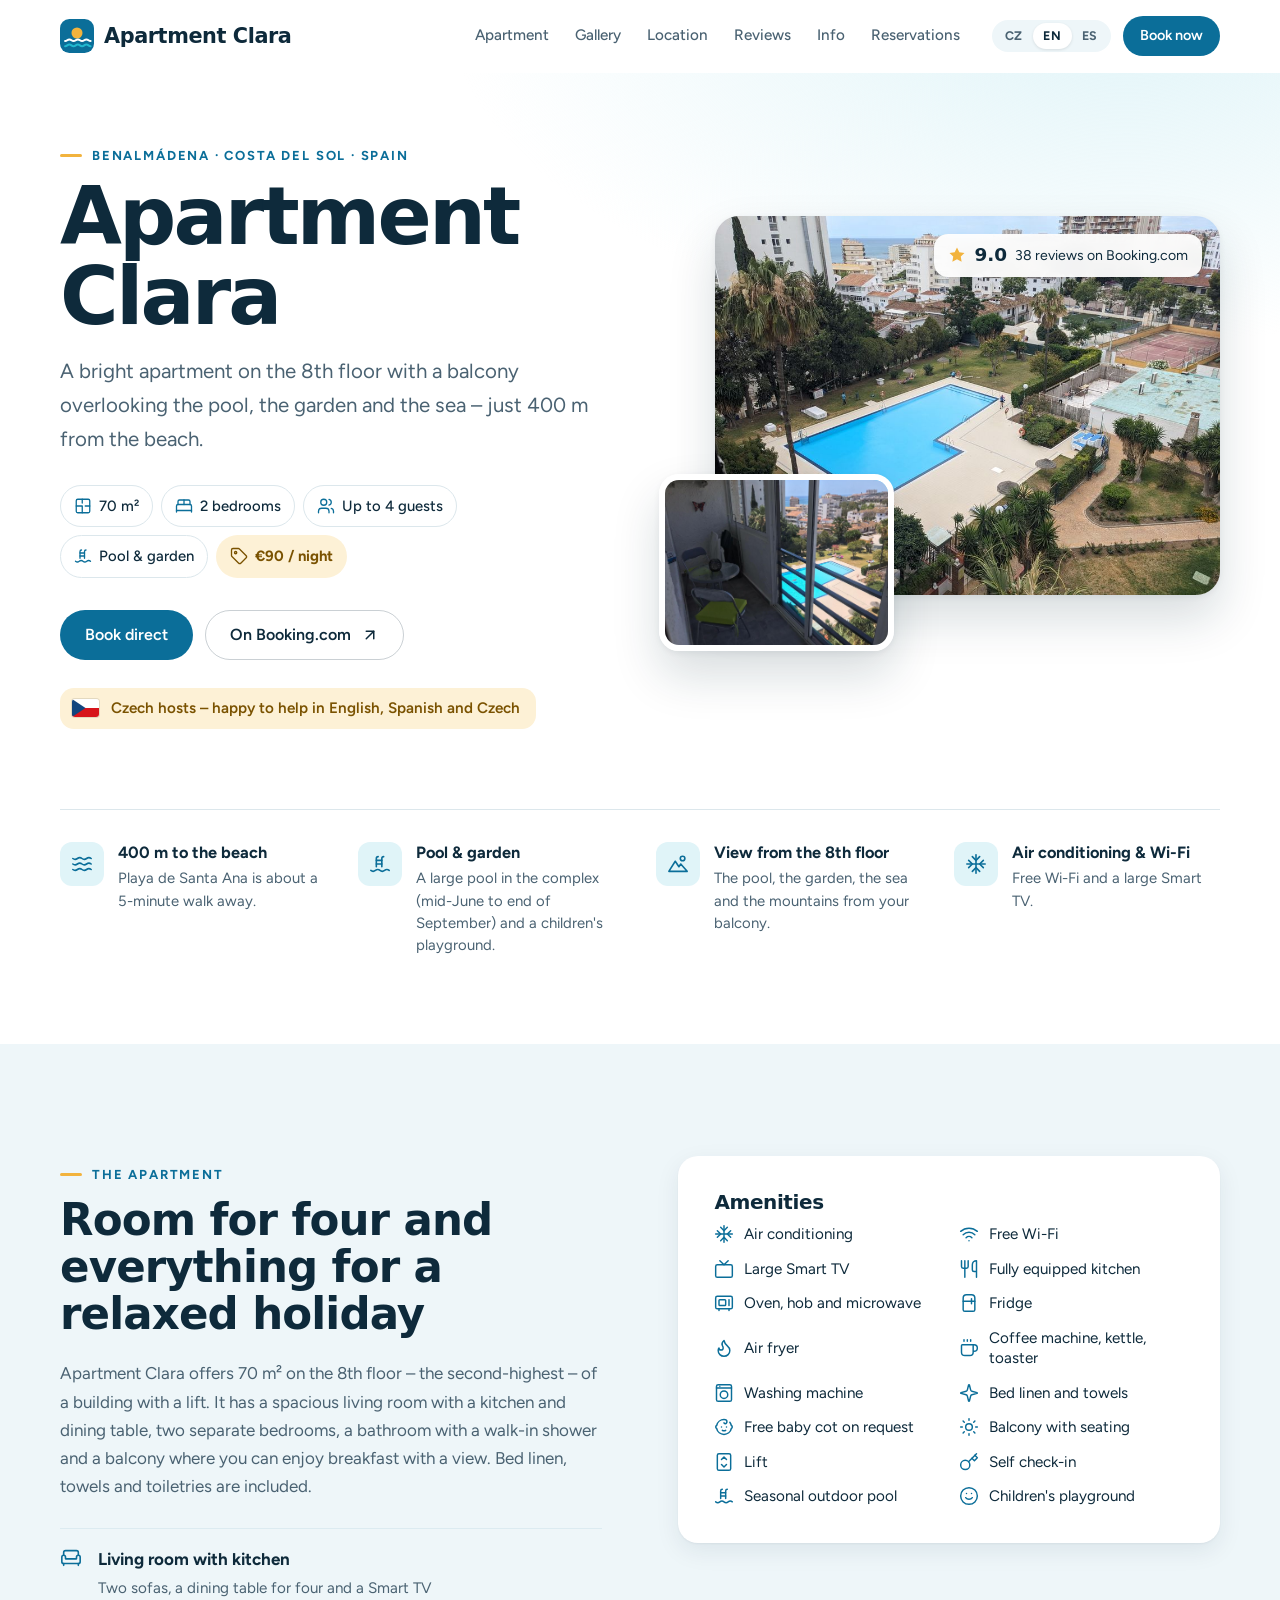
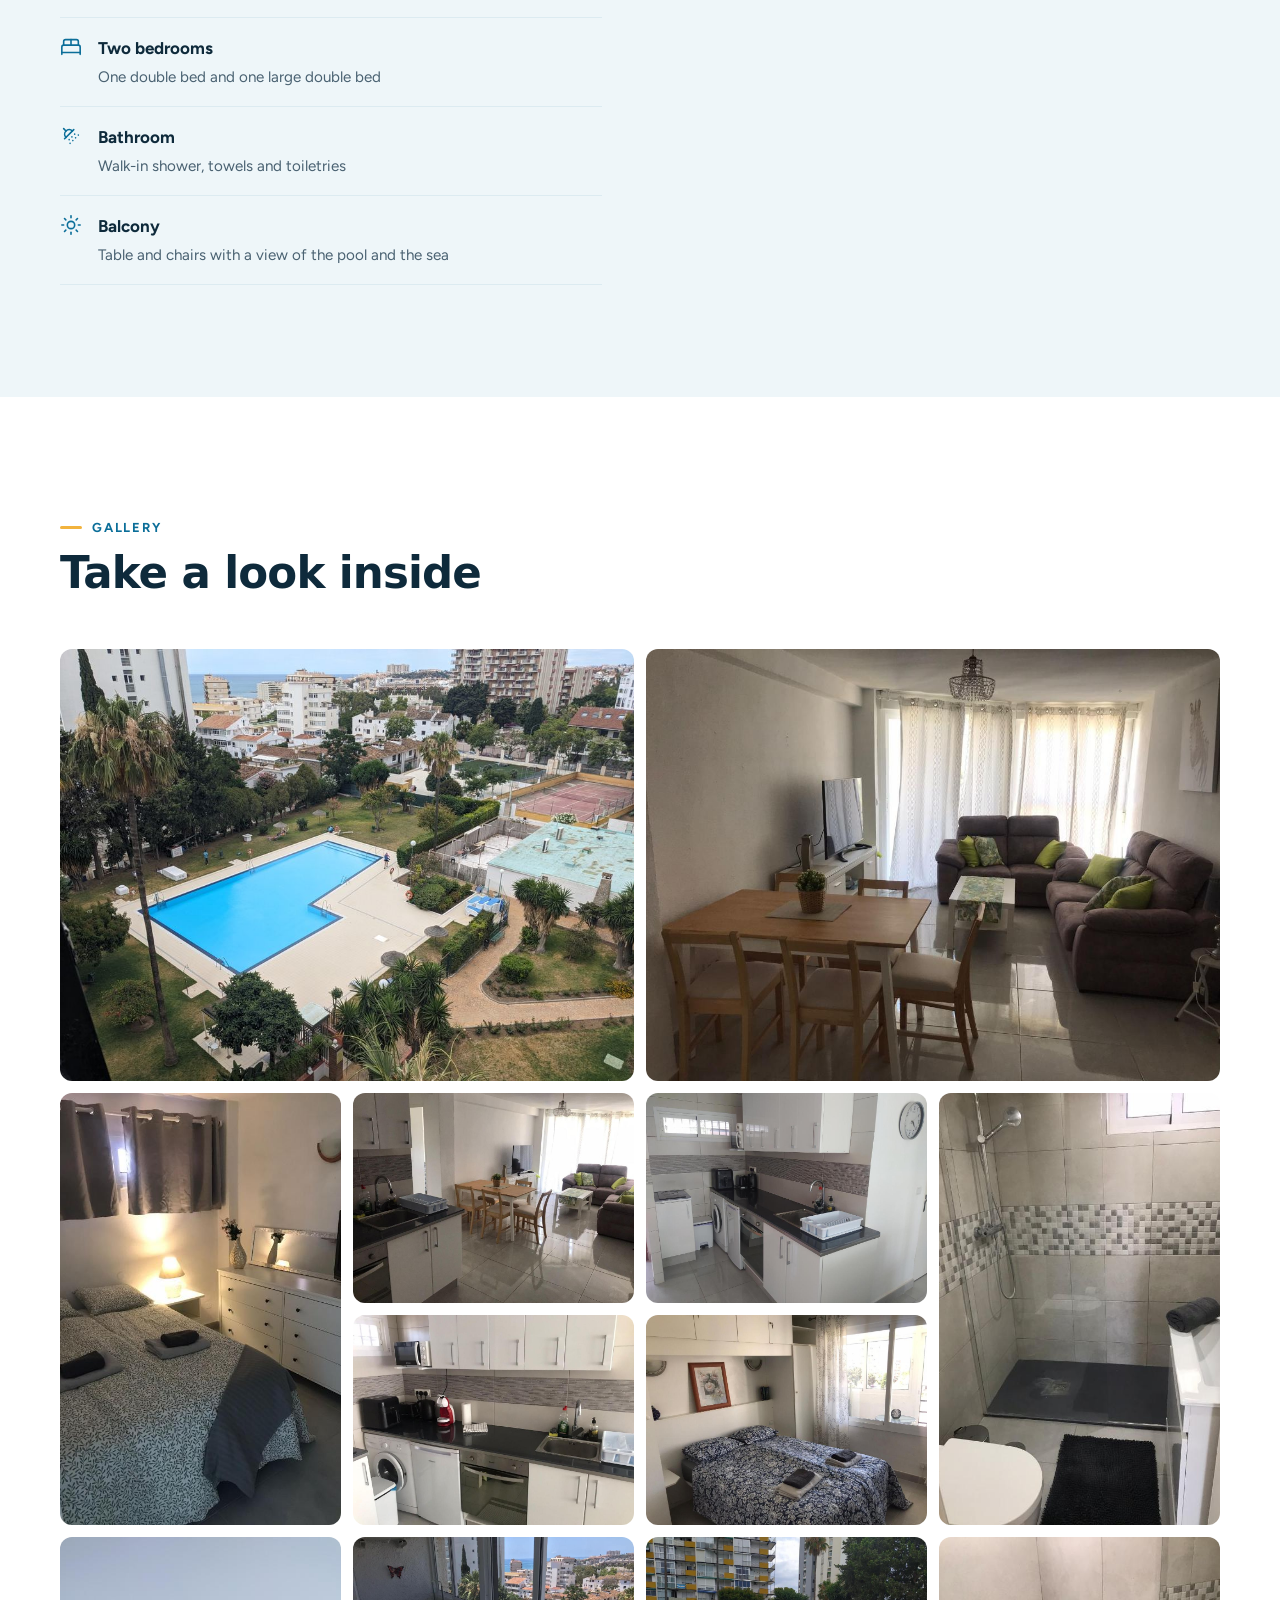
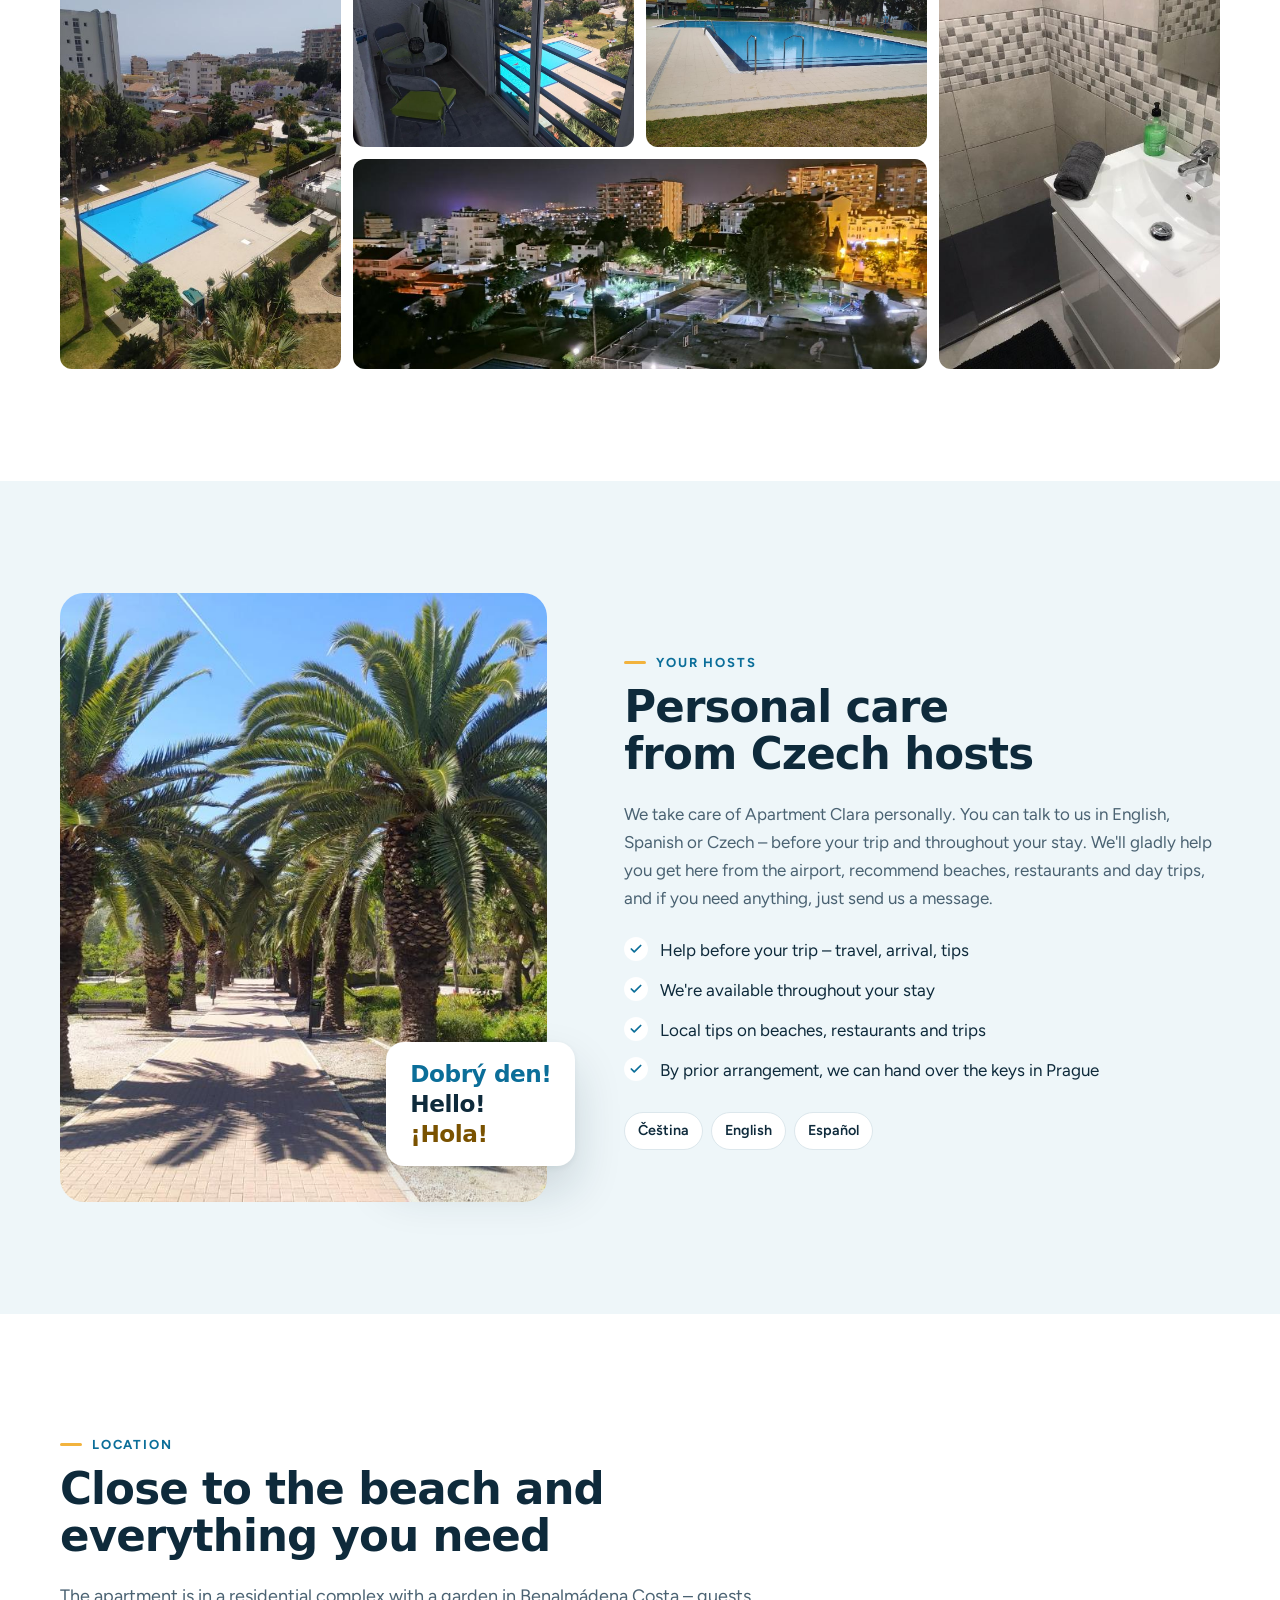
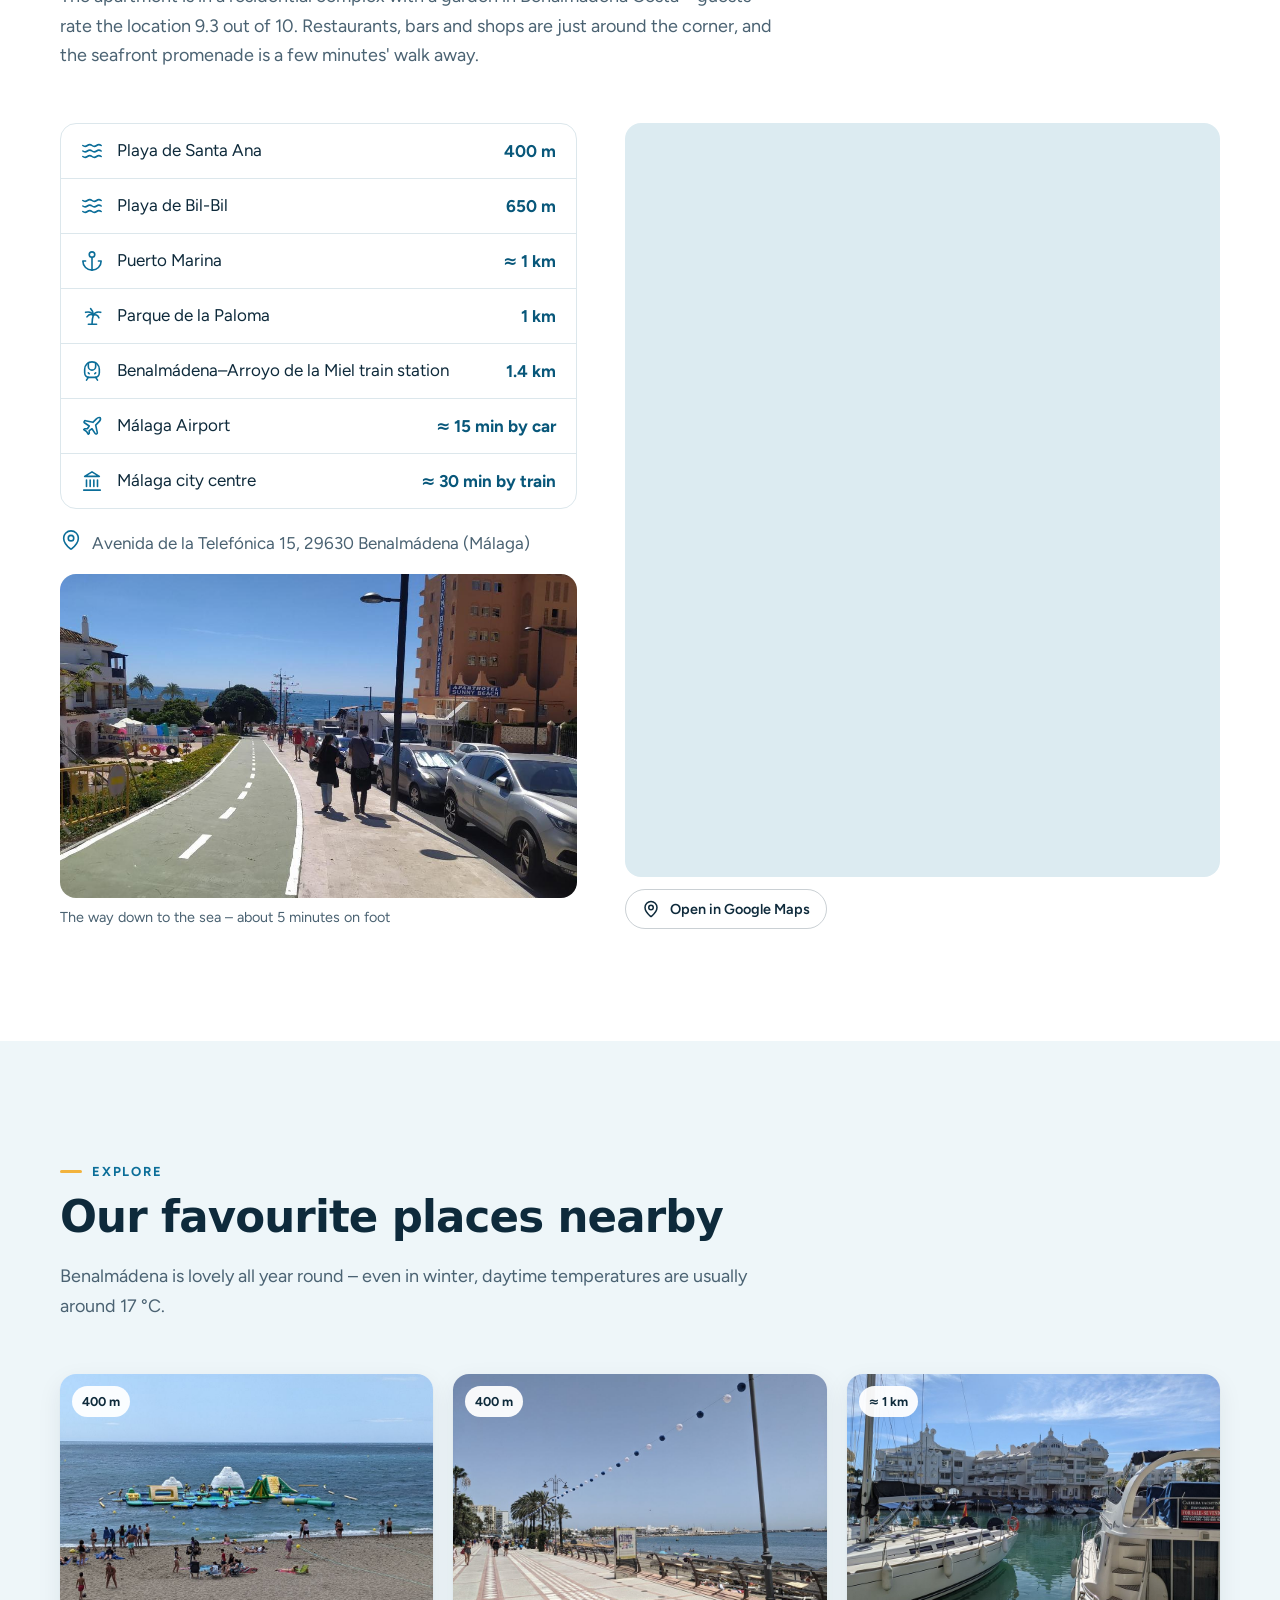
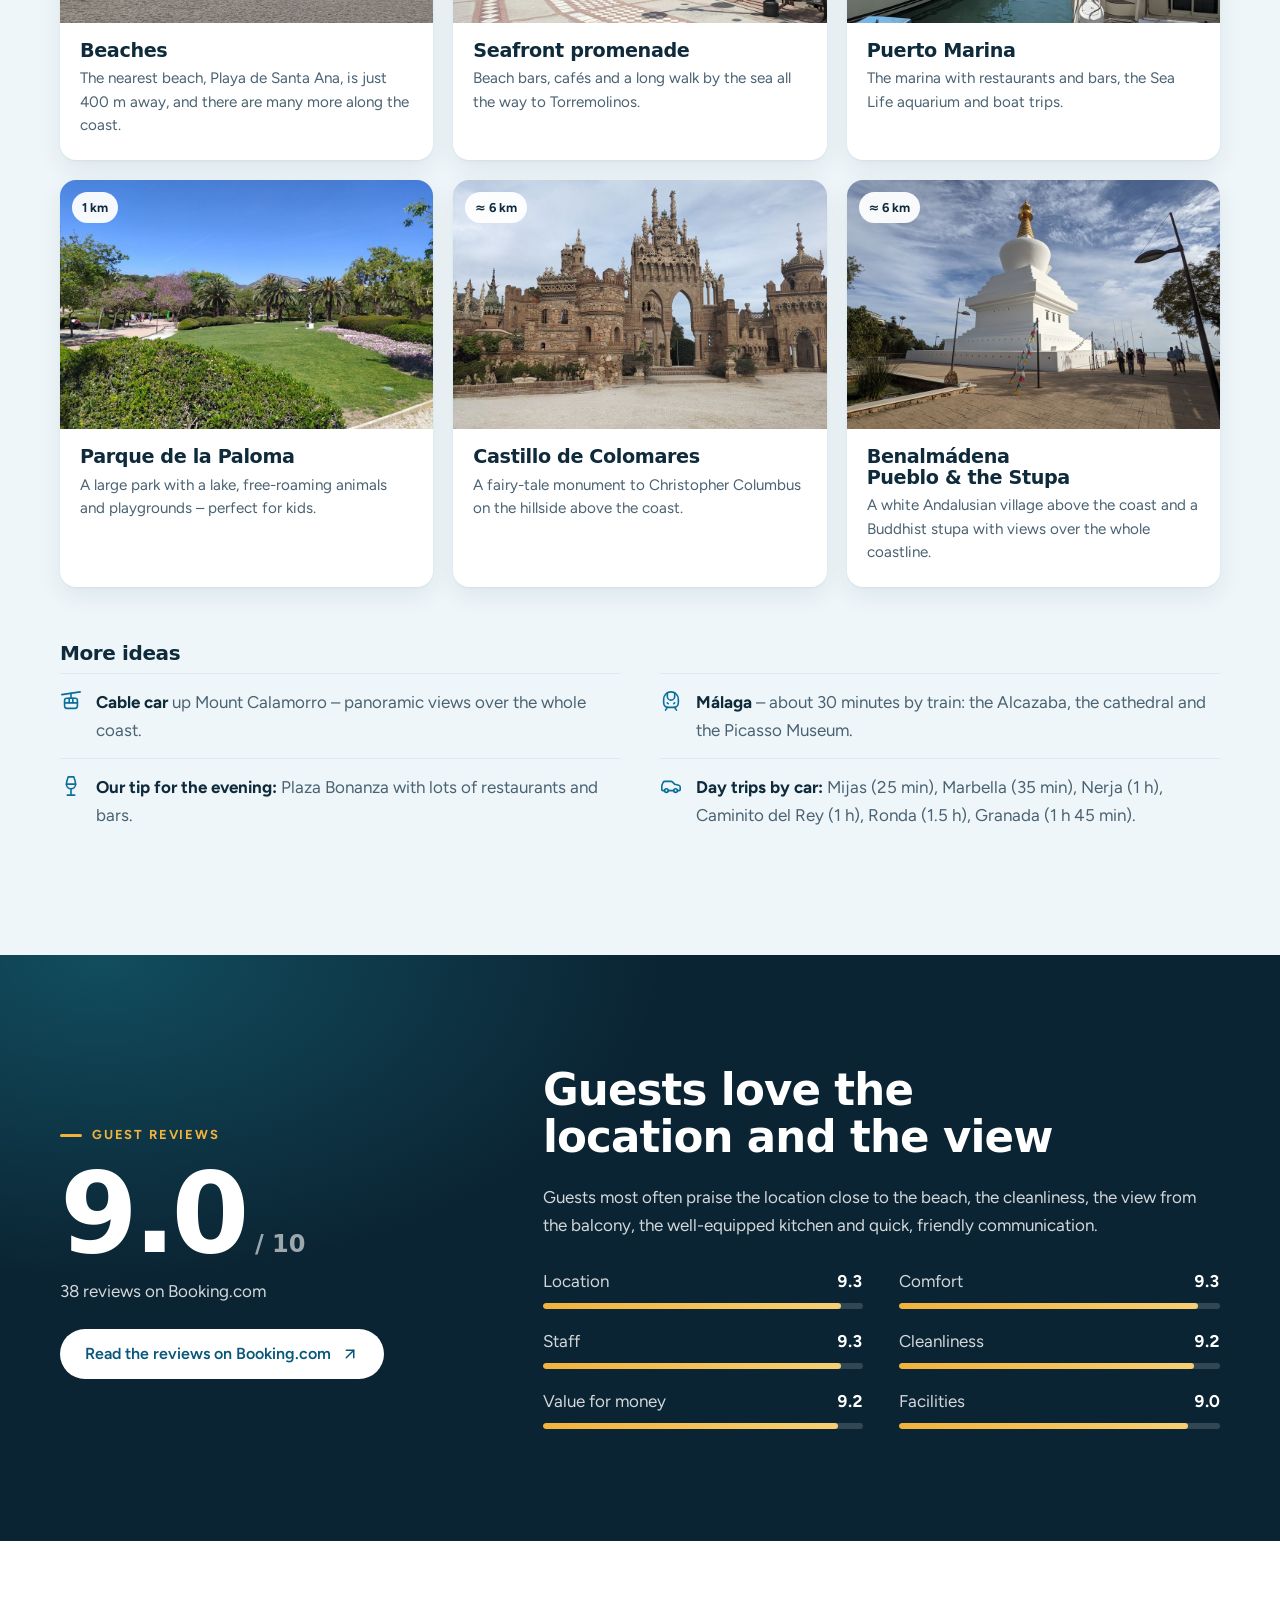
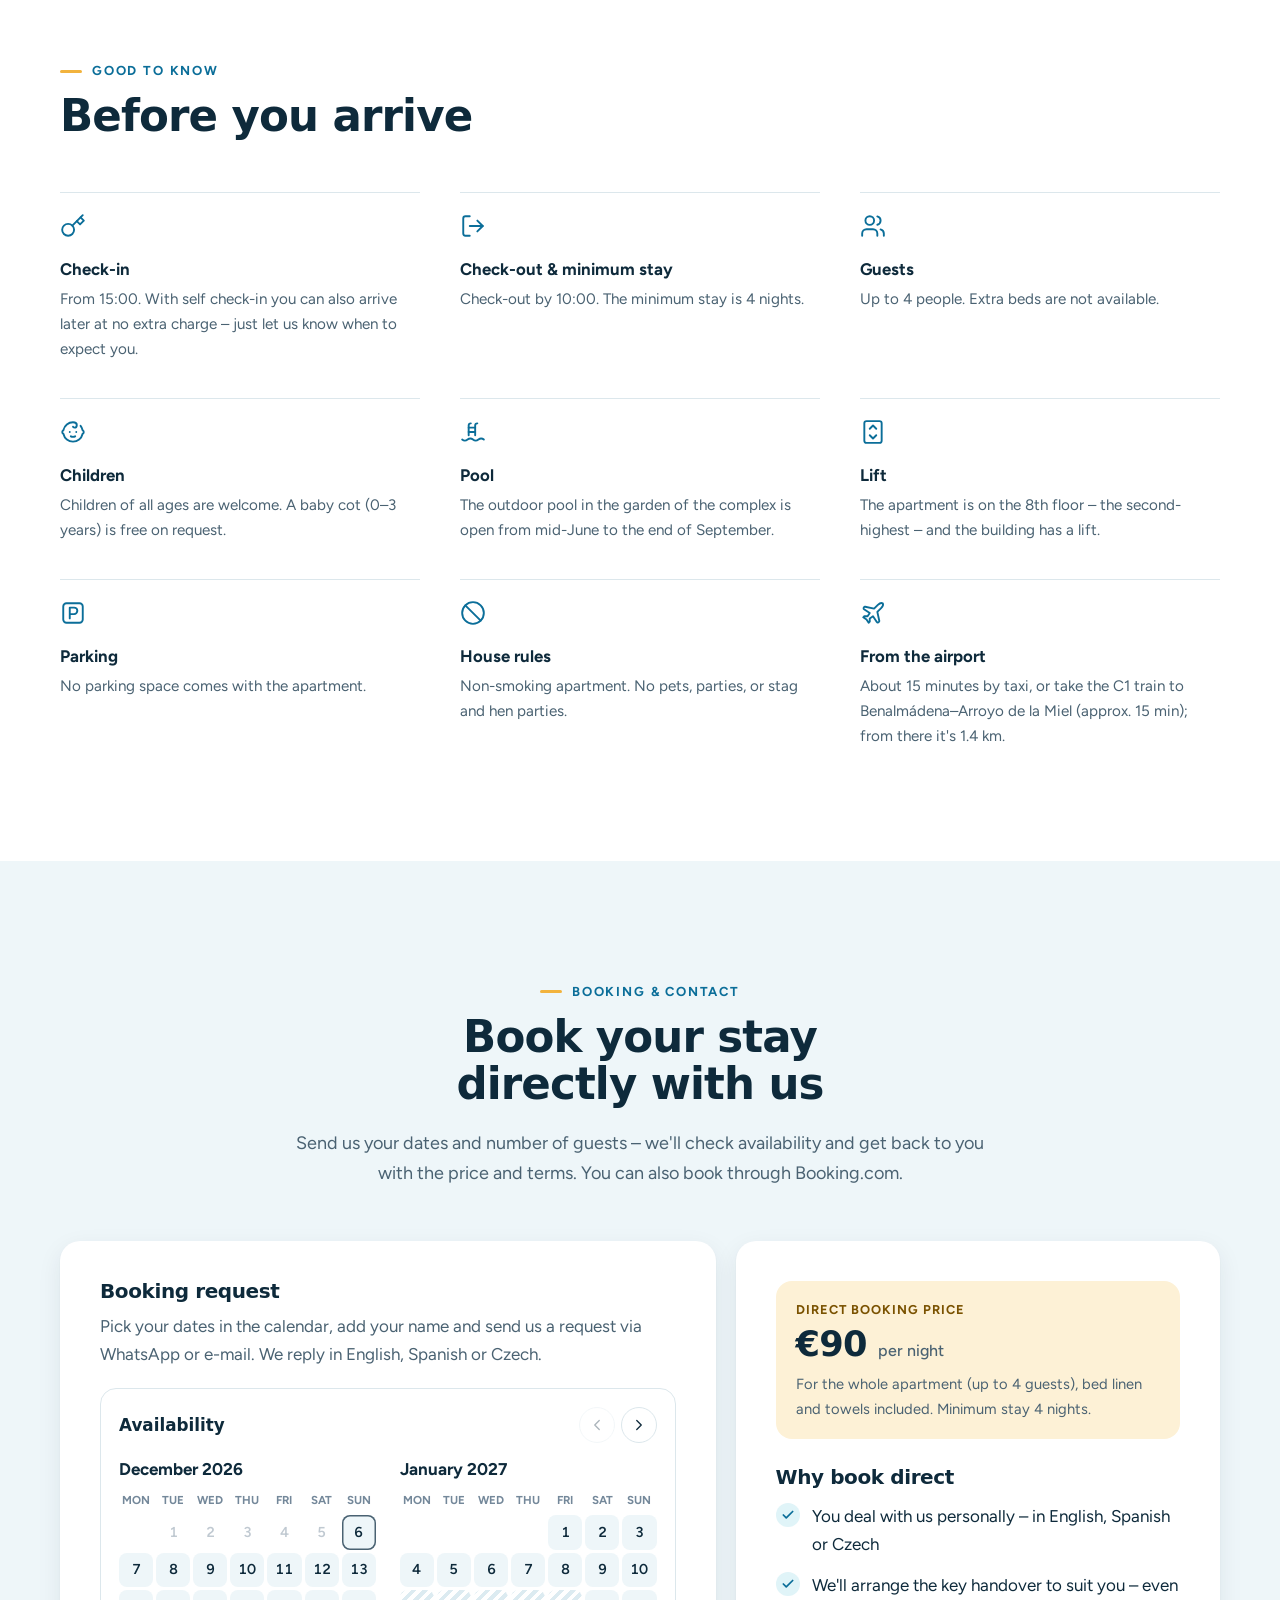
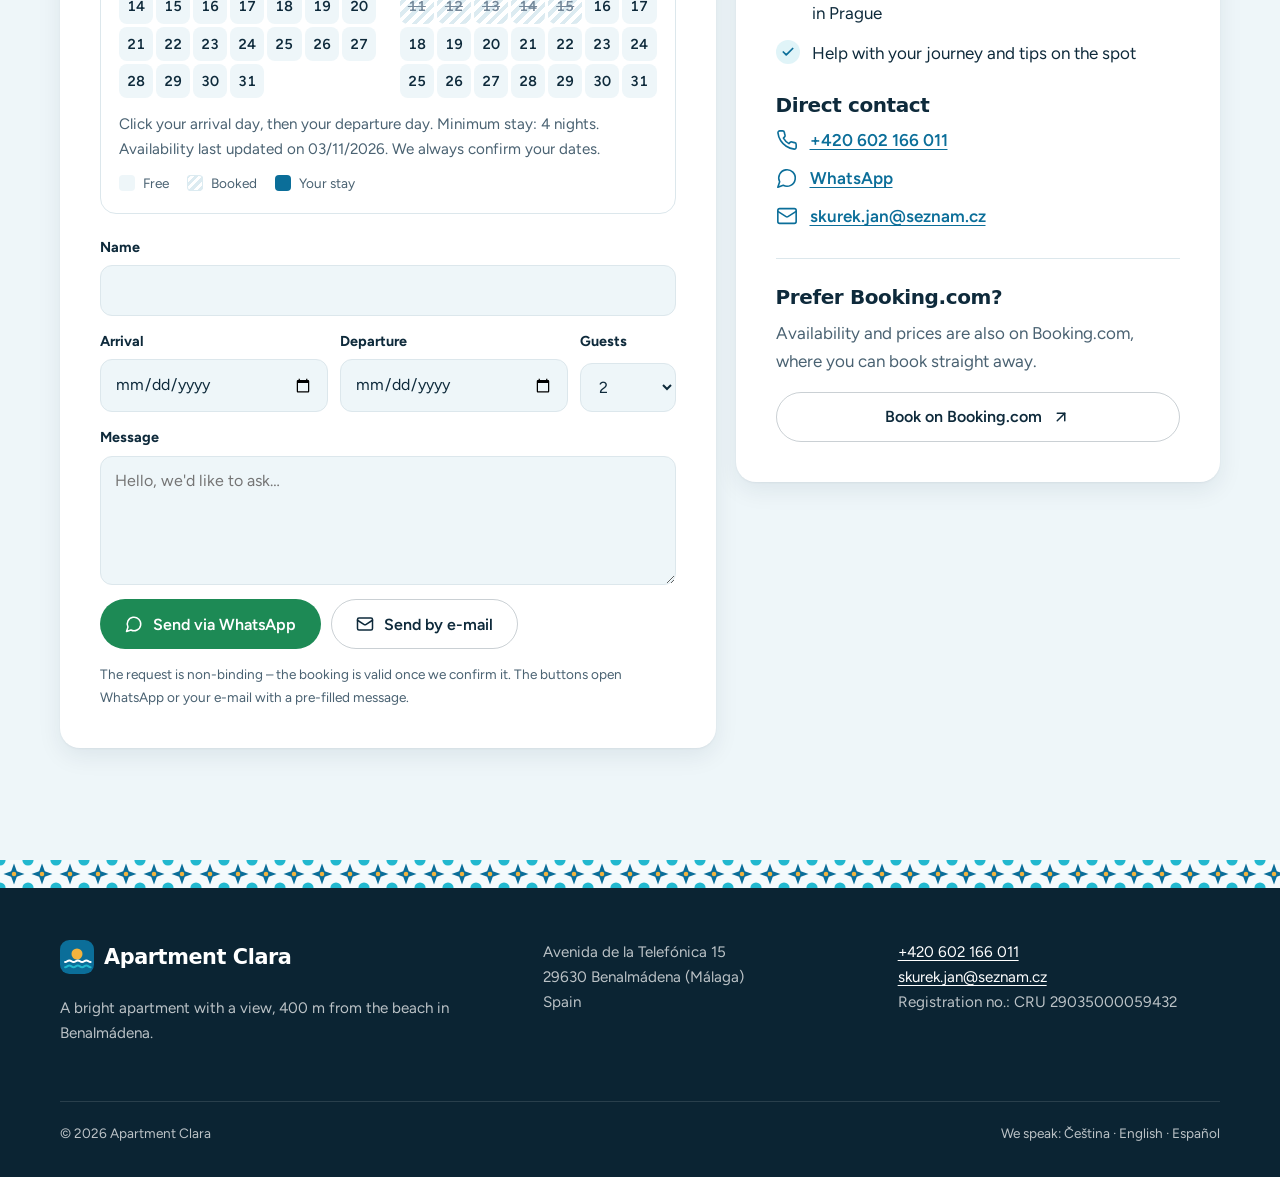
==== commit e4c25ba5: "Ceník: 90 € za noc (v češtině v korunách podle kurzu ČNB), minimální pobyt 4 noci Kalendář po výběru" ====
--- a/index.html
+++ b/index.html
@@ -3,6 +3,8 @@
 <head>
 <meta charset="utf-8">
 <meta name="viewport" content="width=device-width, initial-scale=1">
+<!-- Web je zatím jen pro ty, kdo dostanou odkaz: vyhledávače ho nezobrazí. Až má být k nalezení, tento řádek smažte. -->
+<meta name="robots" content="noindex, nofollow">
 <title data-i18n="meta.title">Apartment Clara · Benalmádena – apartment with pool, 400 m from the beach</title>
 <meta name="description" data-i18n-content="meta.desc" content="Bright 70 m² apartment on the 8th floor with a balcony overlooking the pool, the garden and the sea. 2 bedrooms, up to 4 guests, 400 m from the beach in Benalmádena, Costa del Sol.">
 <meta property="og:type" content="website">
@@ -91,6 +93,7 @@
   <symbol id="i-chat" viewBox="0 0 24 24"><path d="M7.9 20A9 9 0 1 0 4 16.1L2 22Z"/></symbol>
   <symbol id="i-mail" viewBox="0 0 24 24"><rect x="2" y="4" width="20" height="16" rx="2"/><path d="m22 7-8.97 5.7a1.94 1.94 0 0 1-2.06 0L2 7"/></symbol>
   <symbol id="i-star" viewBox="0 0 24 24"><path d="M12 2l3.09 6.26L22 9.27l-5 4.87 1.18 6.88L12 17.77l-6.18 3.25L7 14.14 2 9.27l6.91-1.01z"/></symbol>
+  <symbol id="i-tag" viewBox="0 0 24 24"><path d="M12.59 2.59A2 2 0 0 0 11.17 2H4a2 2 0 0 0-2 2v7.17a2 2 0 0 0 .59 1.42l8.7 8.7a2.43 2.43 0 0 0 3.42 0l6.58-6.58a2.43 2.43 0 0 0 0-3.42z"/><circle cx="7.5" cy="7.5" r="1.5"/></symbol>
   <symbol id="i-arrow" viewBox="0 0 24 24"><path d="M7 7h10v10"/><path d="M7 17 17 7"/></symbol>
   <symbol id="i-menu" viewBox="0 0 24 24"><path d="M4 6h16"/><path d="M4 12h16"/><path d="M4 18h16"/></symbol>
   <symbol id="i-x" viewBox="0 0 24 24"><path d="M18 6 6 18"/><path d="m6 6 12 12"/></symbol>
@@ -138,6 +141,7 @@
           <li><svg class="i" aria-hidden="true"><use href="#i-bed"/></svg><span data-i18n="fact.bedrooms">2 bedrooms</span></li>
           <li><svg class="i" aria-hidden="true"><use href="#i-users"/></svg><span data-i18n="fact.guests">Up to 4 guests</span></li>
           <li><svg class="i" aria-hidden="true"><use href="#i-pool"/></svg><span data-i18n="fact.pool">Pool &amp; garden</span></li>
+          <li class="fact-price"><svg class="i" aria-hidden="true"><use href="#i-tag"/></svg><span data-price="per-night">€90 / night</span></li>
         </ul>
         <div class="hero-cta">
           <a class="btn btn-primary" href="#contact" data-i18n="cta.direct">Book direct</a>
@@ -383,7 +387,7 @@
       </div>
       <div class="info-grid">
         <div class="info-item"><svg class="i" aria-hidden="true"><use href="#i-key"/></svg><h3 data-i18n="info.in.t">Check-in</h3><p data-i18n="info.in.d">From 15:00. With self check-in you can also arrive later at no extra charge – just let us know when to expect you.</p></div>
-        <div class="info-item"><svg class="i" aria-hidden="true"><use href="#i-logout"/></svg><h3 data-i18n="info.out.t">Check-out</h3><p data-i18n="info.out.d">By 10:00.</p></div>
+        <div class="info-item"><svg class="i" aria-hidden="true"><use href="#i-logout"/></svg><h3 data-i18n="info.out.t">Check-out &amp; minimum stay</h3><p data-i18n="info.out.d">Check-out by 10:00. The minimum stay is 4 nights.</p></div>
         <div class="info-item"><svg class="i" aria-hidden="true"><use href="#i-users"/></svg><h3 data-i18n="info.guests.t">Guests</h3><p data-i18n="info.guests.d">Up to 4 people. Extra beds are not available.</p></div>
         <div class="info-item"><svg class="i" aria-hidden="true"><use href="#i-baby"/></svg><h3 data-i18n="info.kids.t">Children</h3><p data-i18n="info.kids.d">Children of all ages are welcome. A baby cot (0–3 years) is free on request.</p></div>
         <div class="info-item"><svg class="i" aria-hidden="true"><use href="#i-pool"/></svg><h3 data-i18n="info.pool.t">Pool</h3><p data-i18n="info.pool.d">The outdoor pool in the garden of the complex is open from mid-June to the end of September.</p></div>
@@ -459,6 +463,12 @@
         </form>
 
         <div class="panel">
+          <div class="price-card">
+            <p class="price-label" data-i18n="price.title">Direct booking price</p>
+            <p class="price-amount"><span data-price="night">€90</span> <span class="price-unit" data-i18n="price.unit">per night</span></p>
+            <p class="price-detail" data-i18n="price.detail">For the whole apartment (up to 4 guests), bed linen and towels included. Minimum stay 4 nights.</p>
+            <p class="price-note" data-price="note" hidden></p>
+          </div>
           <h3 data-i18n="direct.title">Why book direct</h3>
           <ul class="checks">
             <li data-i18n="direct.p1">You deal with us personally – in English, Spanish or Czech</li>
--- a/style.css
+++ b/style.css
@@ -257,6 +257,8 @@
   font-weight: 500;
 }
 .facts svg.i { width: 18px; height: 18px; color: var(--sea); }
+.facts .fact-price { background: var(--sun-tint); border-color: transparent; color: var(--sun-ink); font-weight: 700; }
+.facts .fact-price svg.i { color: var(--sun-ink); }
 
 .hero-cta { display: flex; flex-wrap: wrap; gap: 12px; }
 
@@ -504,6 +506,12 @@
 .panel { padding: clamp(24px, 3.5vw, 40px); background: var(--wall); border-radius: 20px; box-shadow: var(--shadow); }
 .panel > p { color: var(--ink-soft); }
 .panel .checks { margin: 14px 0 28px; }
+.price-card { margin-bottom: 28px; padding: 18px 20px; border-radius: var(--radius); background: var(--sun-tint); }
+.price-label { margin: 0 0 4px; color: var(--sun-ink); font-size: .8rem; font-weight: 700; letter-spacing: .08em; text-transform: uppercase; }
+.price-amount { margin: 0; color: var(--ink); font: 700 2.2rem/1.15 var(--display); letter-spacing: -.02em; }
+.price-unit { color: var(--ink-soft); font: 500 1rem/1 var(--sans); letter-spacing: 0; }
+.price-detail { margin: 8px 0 0; color: var(--ink-soft); font-size: .92rem; }
+.price-note { margin: 6px 0 0; color: var(--muted); font-size: .82rem; }
 .panel .checks li::before { background-color: var(--pool-tint); }
 .panel hr { margin: 28px 0; border: 0; border-top: 1px solid var(--line); }
 .direct { display: grid; gap: 10px; margin: 0 0 20px; padding: 0; list-style: none; }
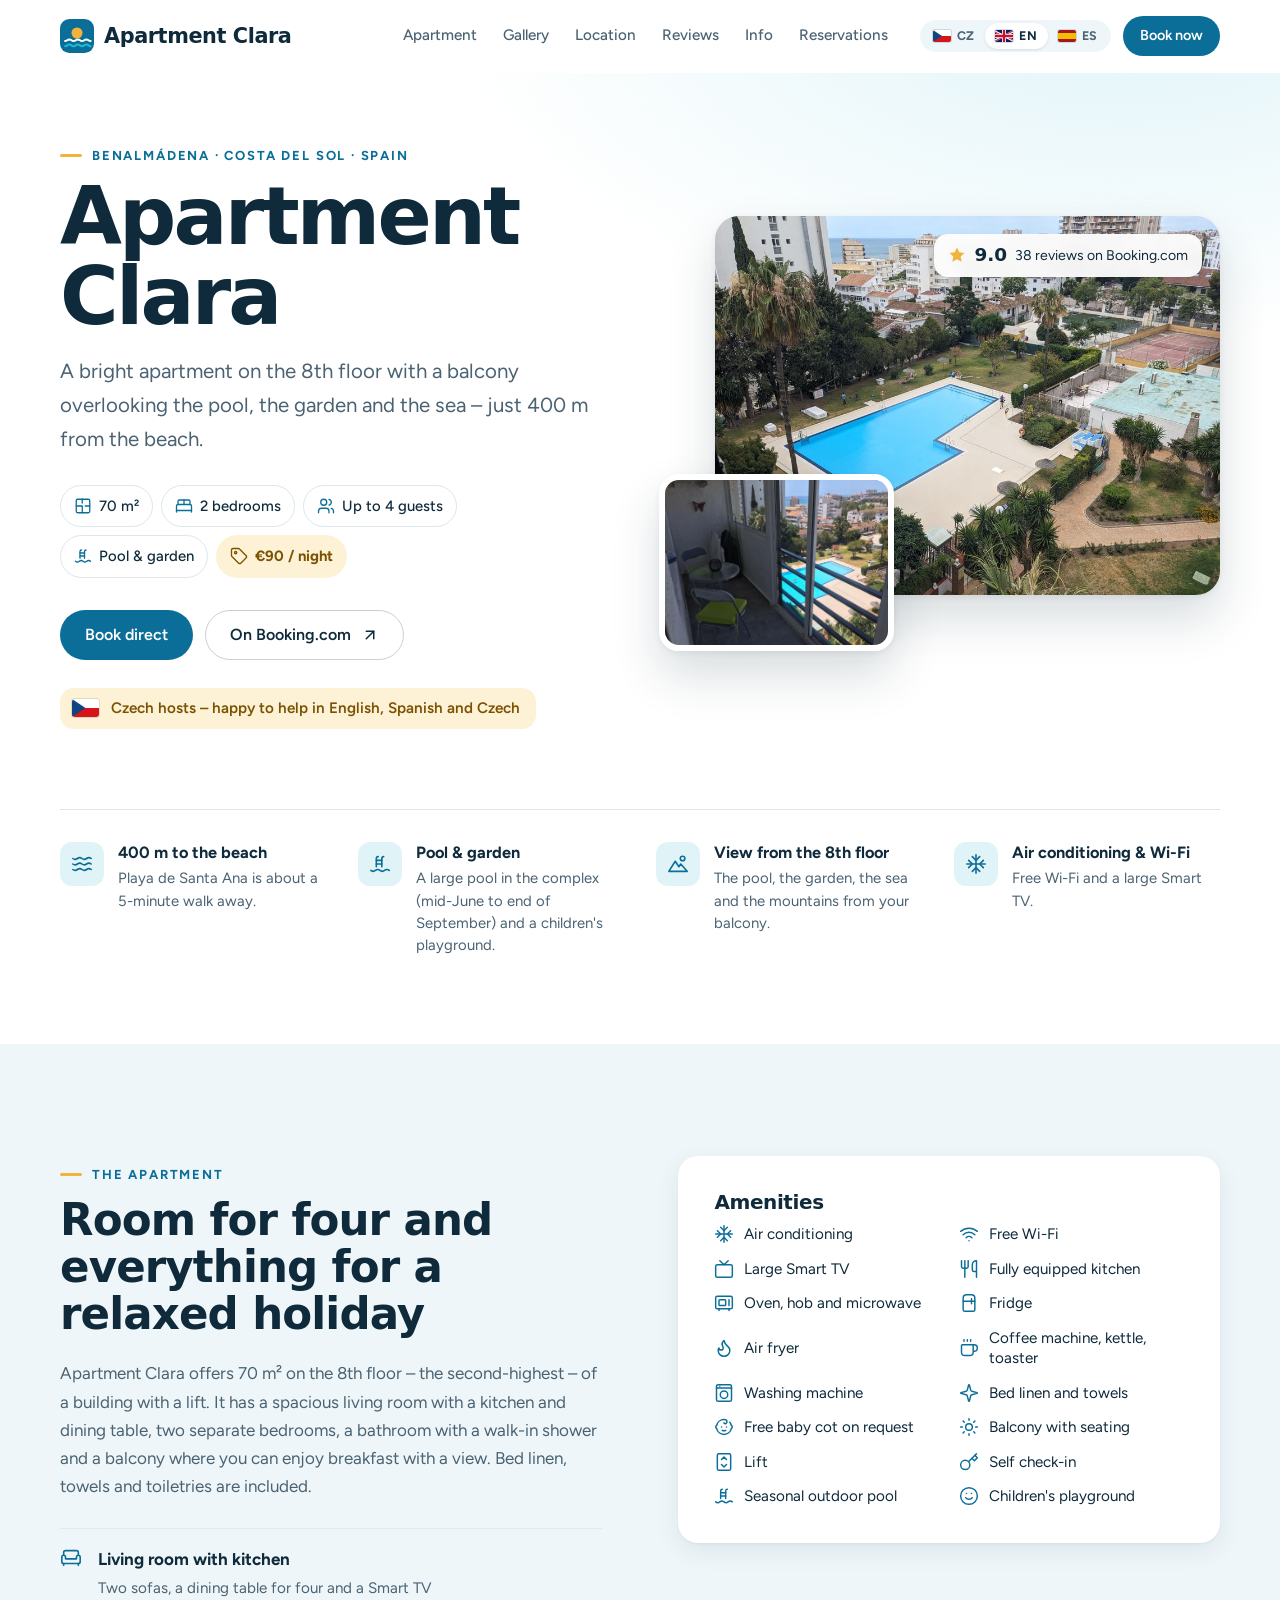
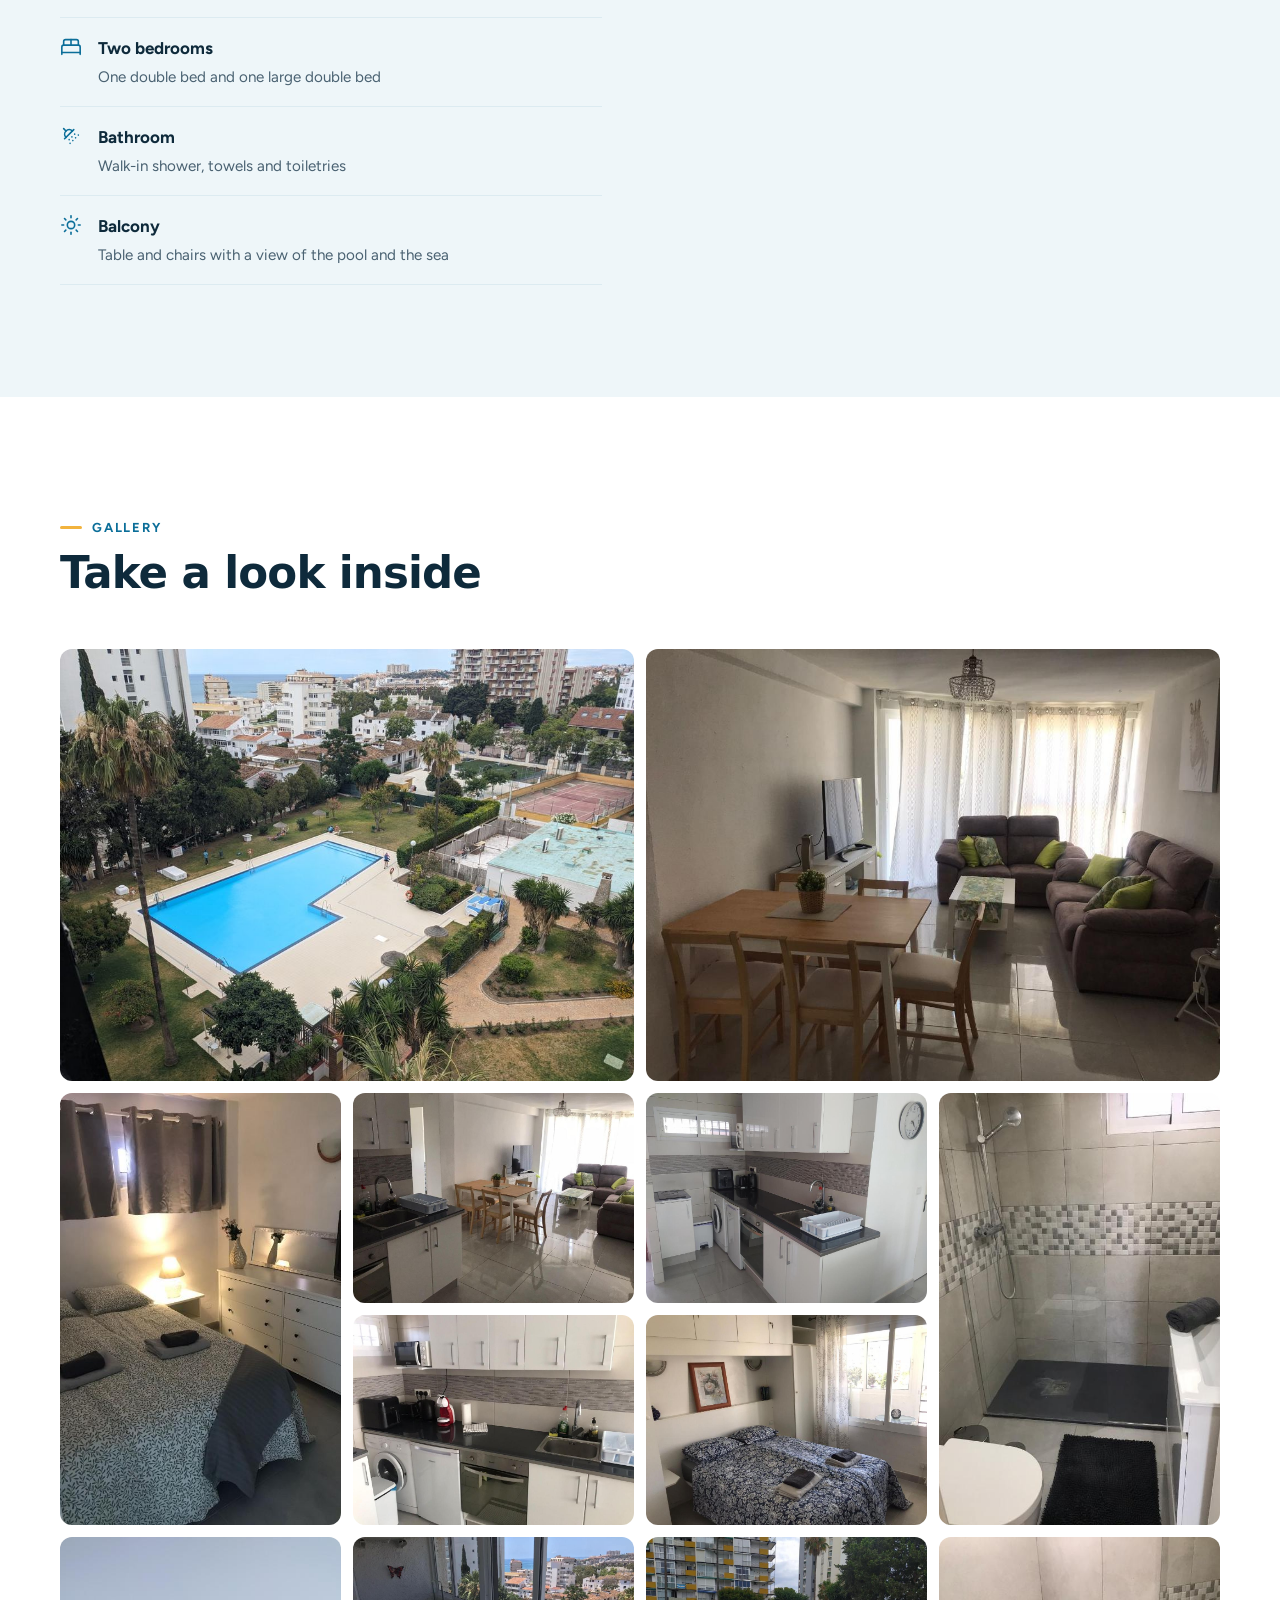
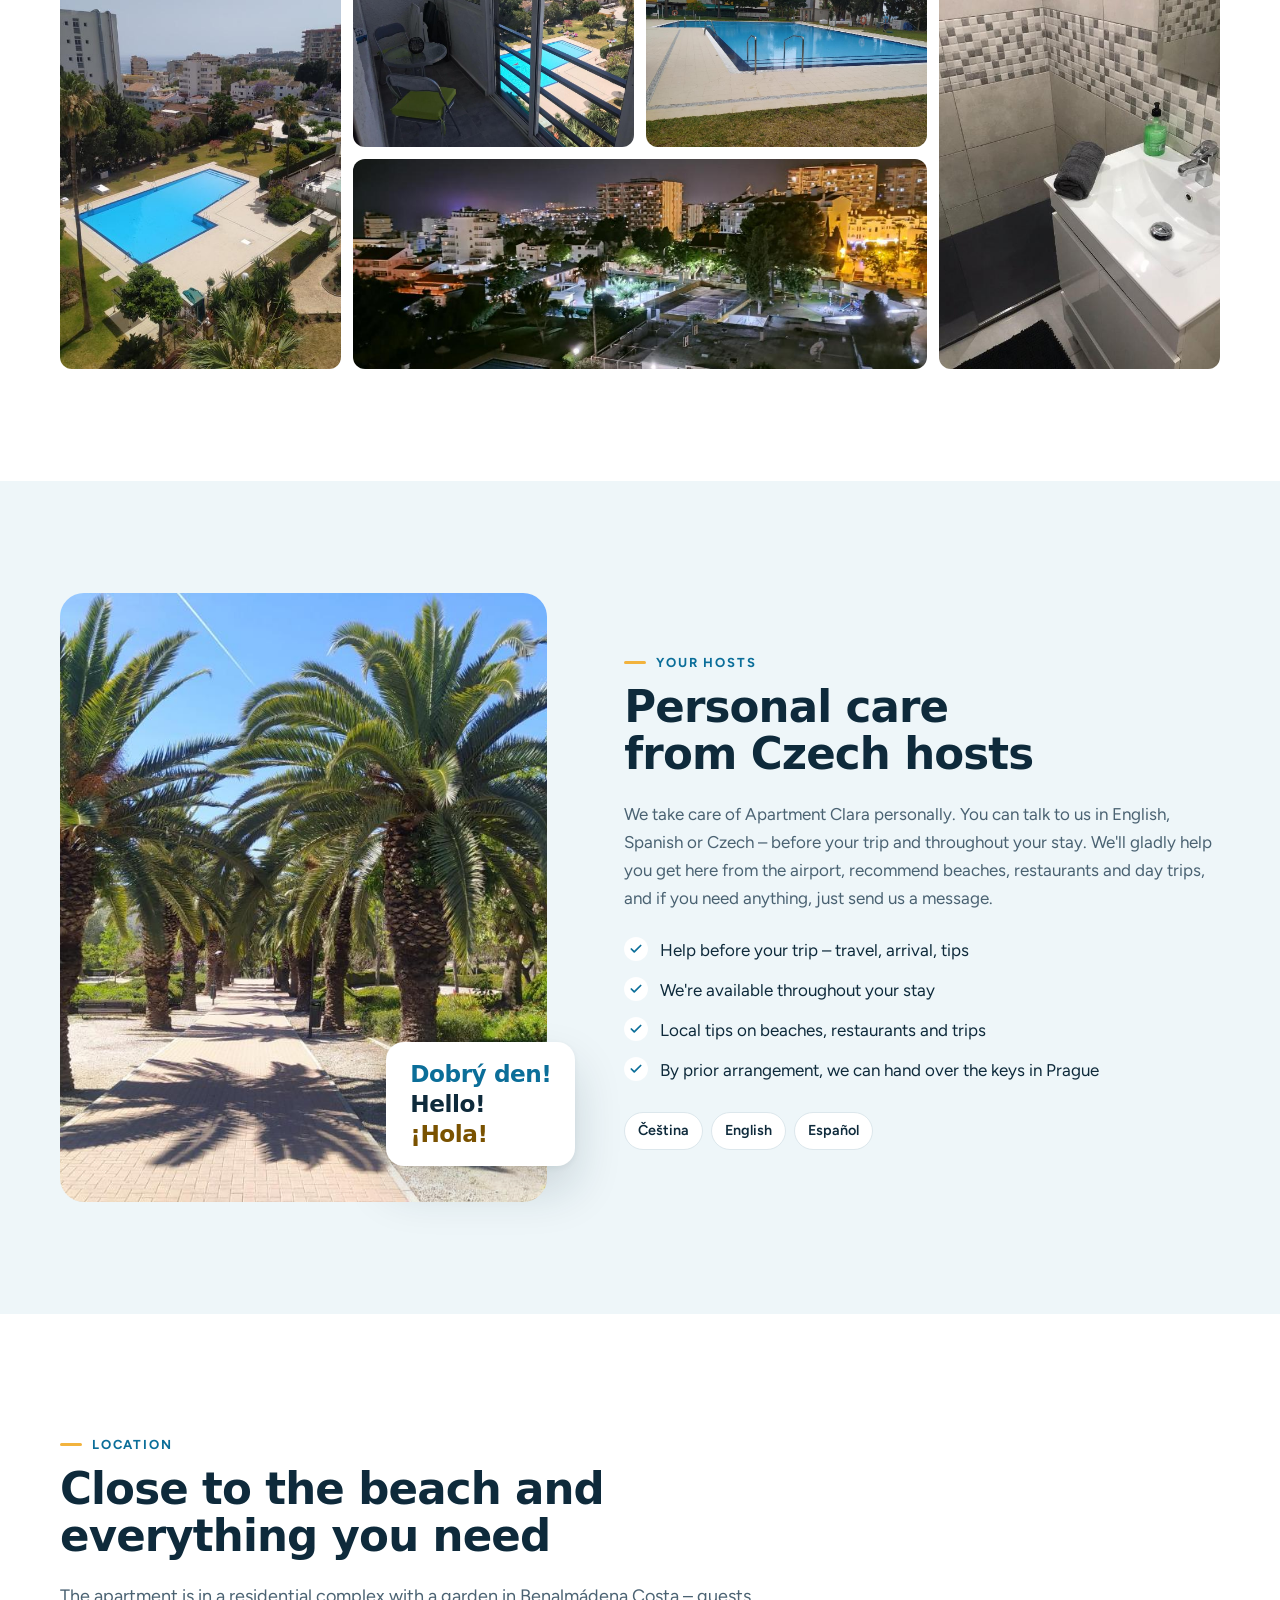
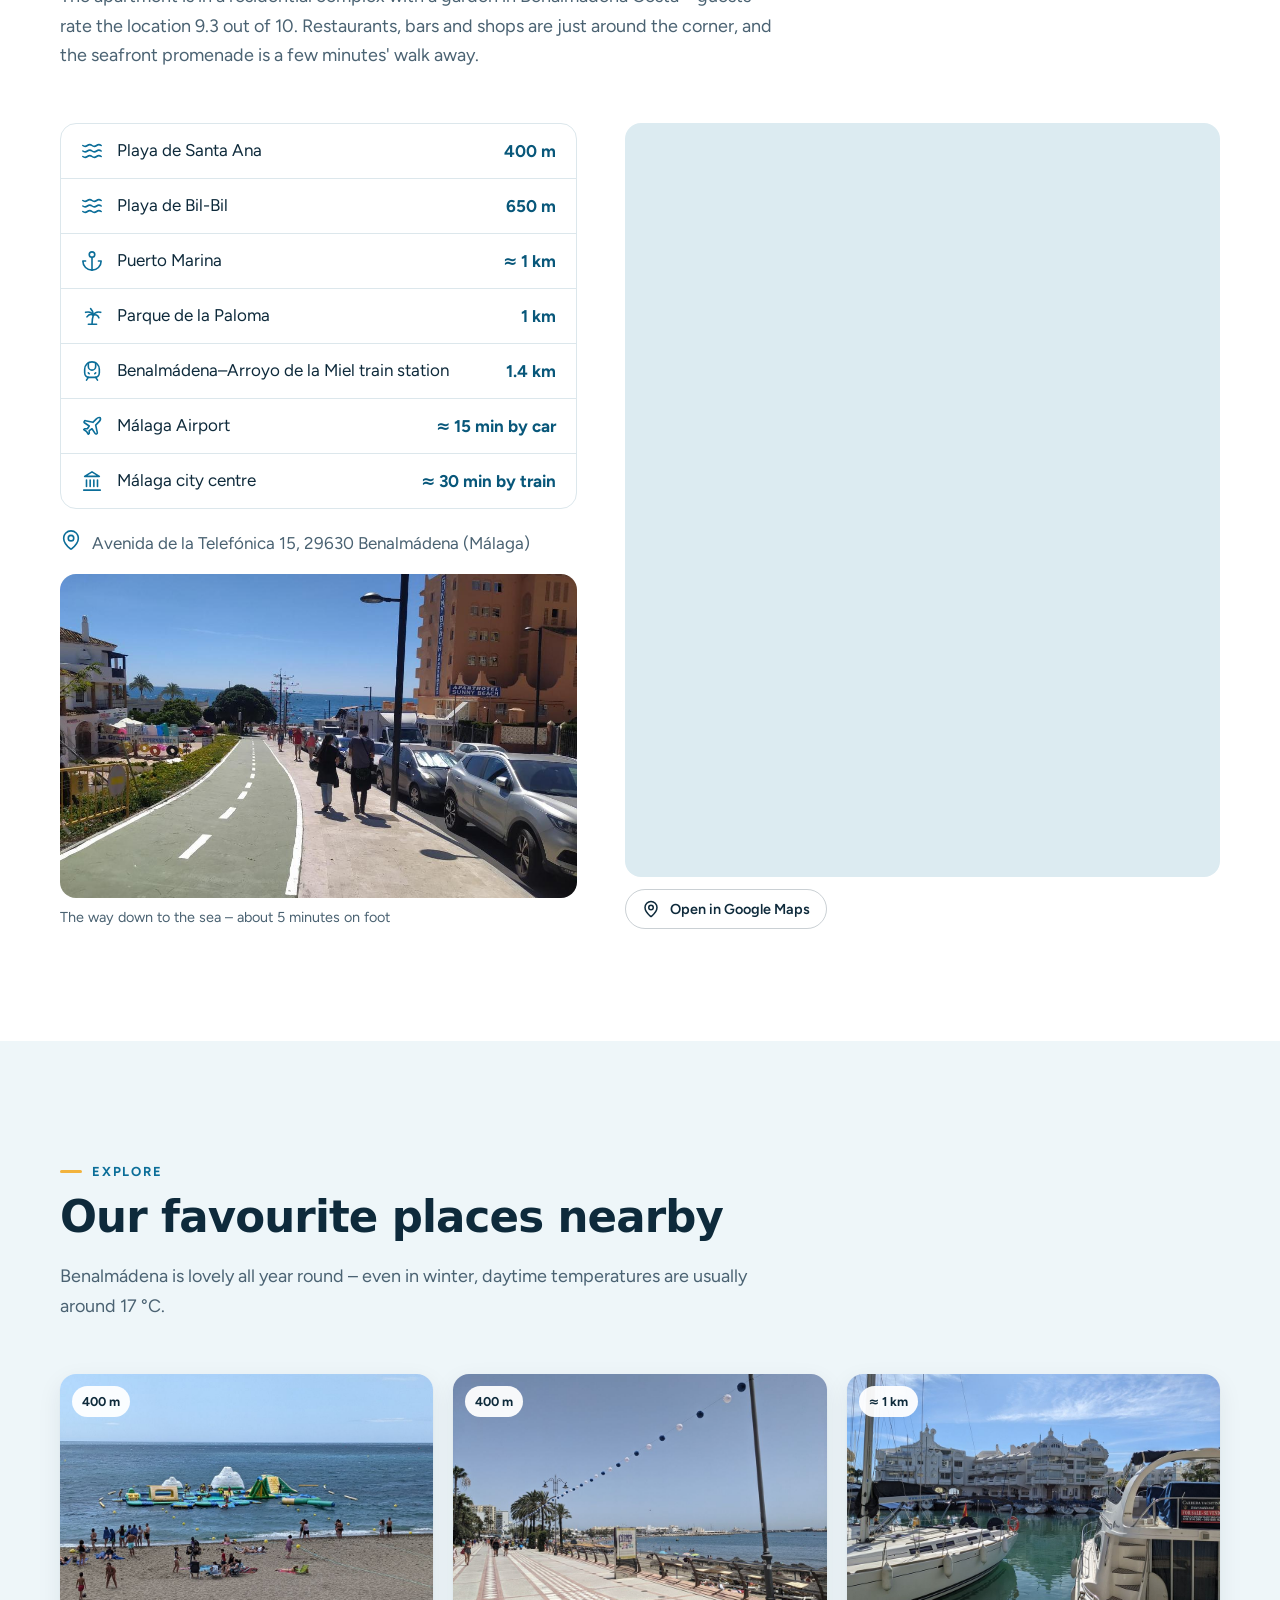
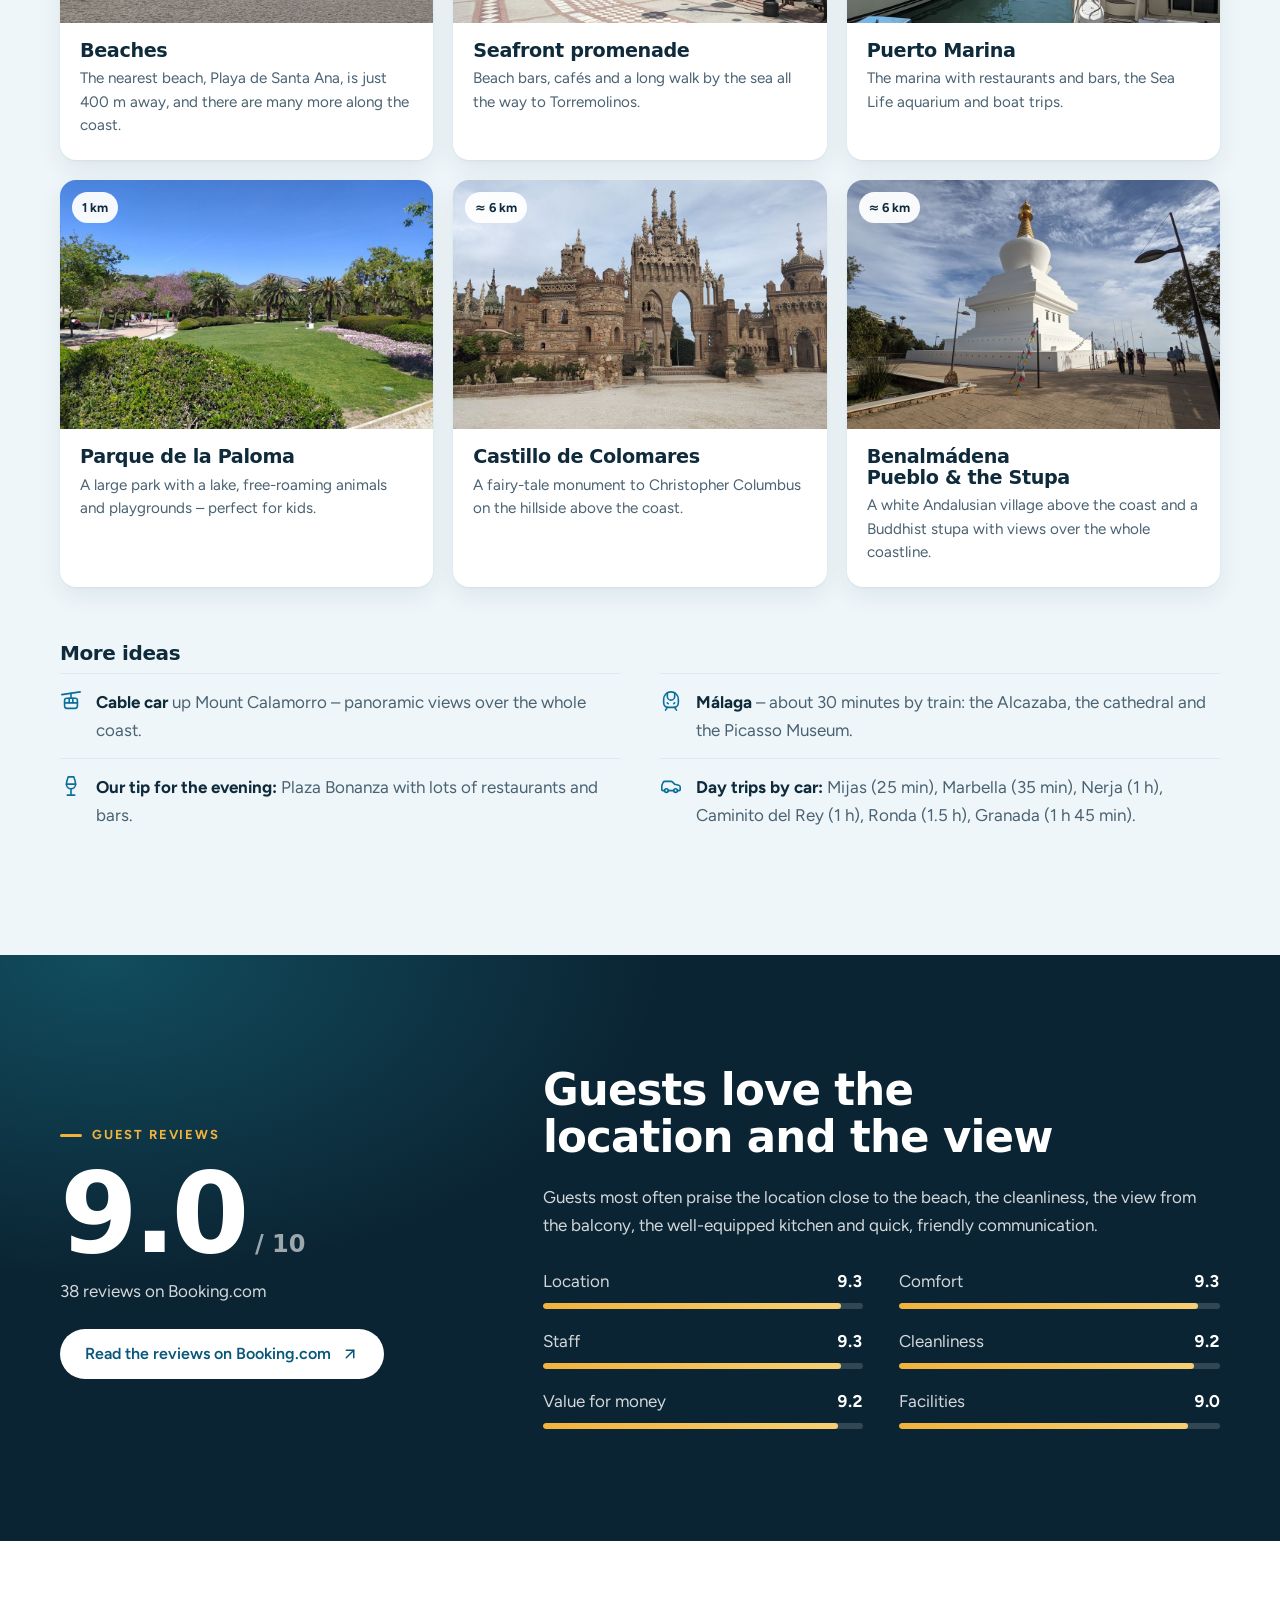
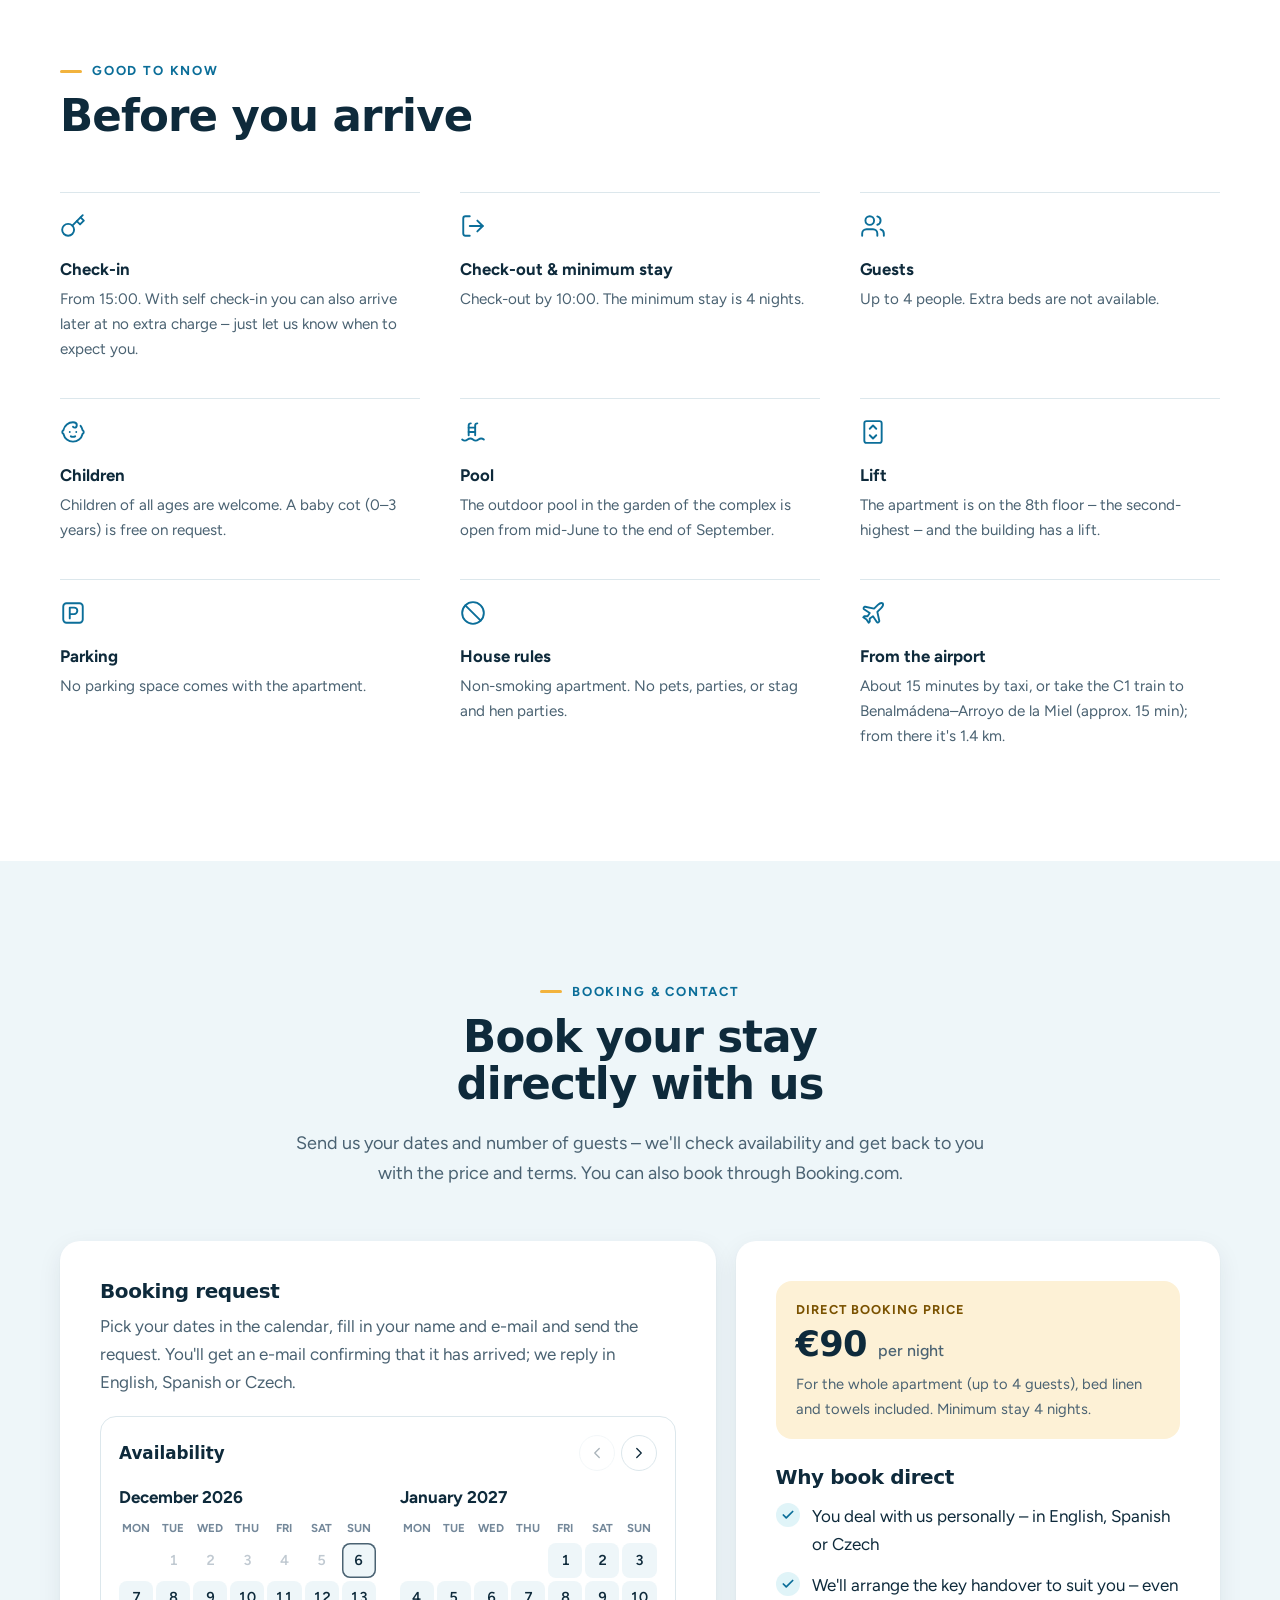
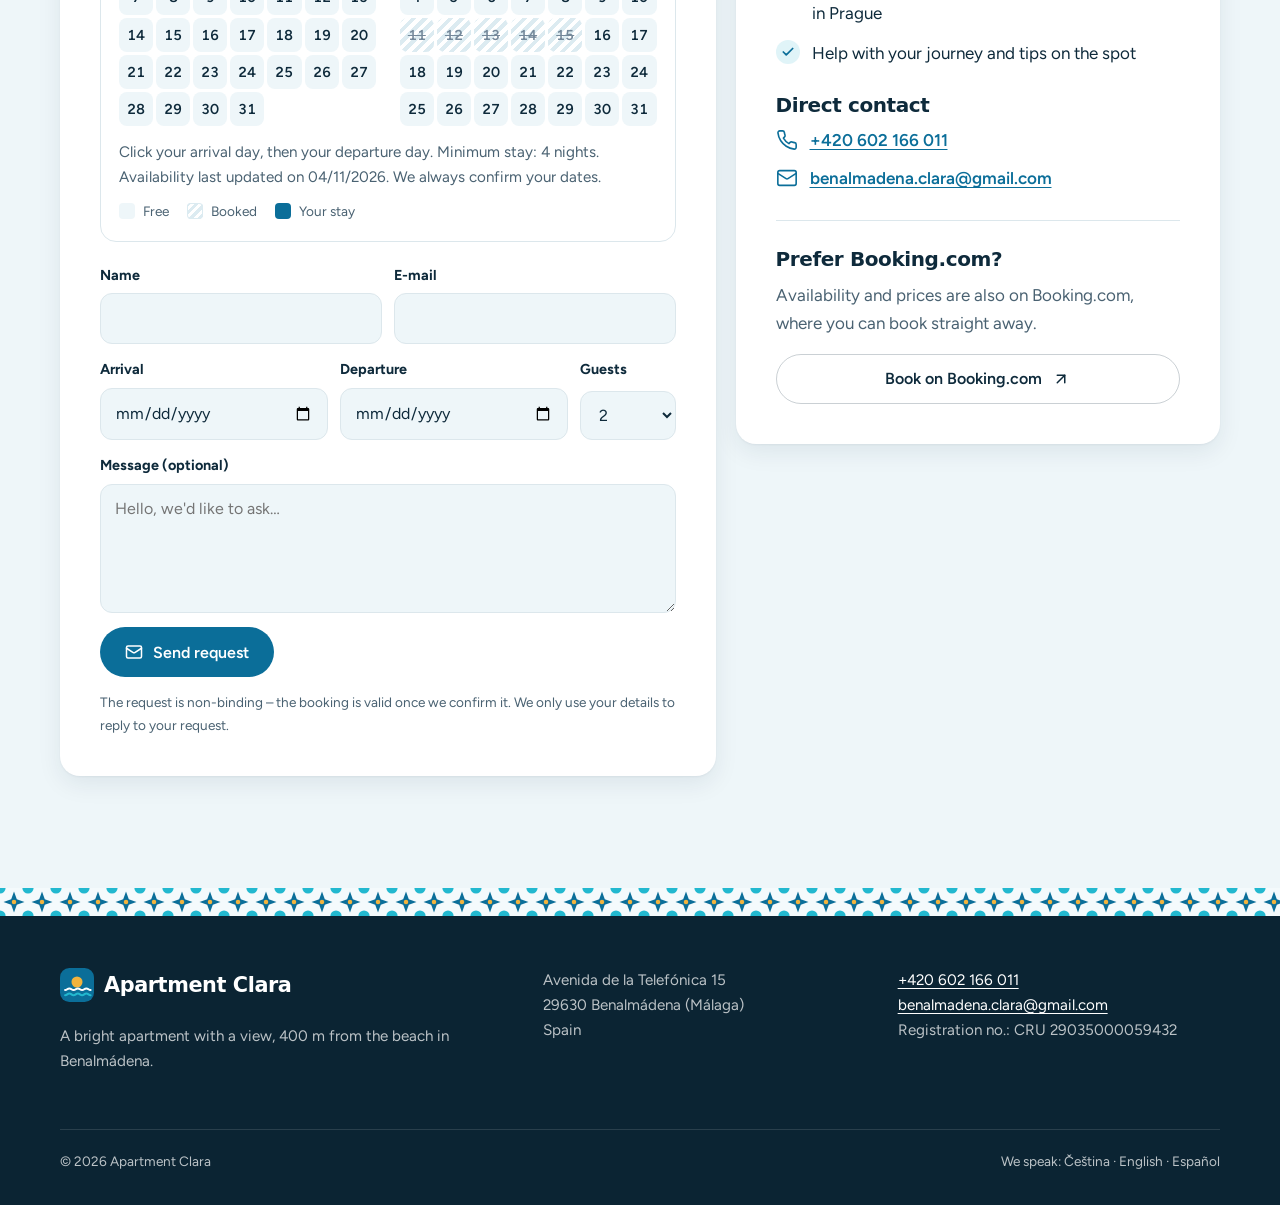
==== commit bfb62f9d: "Vlajky u jazyků, poptávka e-mailem přes Google skript, WhatsApp zatím skrytý Formulář: jméno, e-mail" ====
--- a/index.html
+++ b/index.html
@@ -99,6 +99,16 @@
   <symbol id="i-x" viewBox="0 0 24 24"><path d="M18 6 6 18"/><path d="m6 6 12 12"/></symbol>
   <symbol id="i-left" viewBox="0 0 24 24"><path d="m15 18-6-6 6-6"/></symbol>
   <symbol id="i-right" viewBox="0 0 24 24"><path d="m9 18 6-6-6-6"/></symbol>
+  <symbol id="flag-cz" viewBox="0 0 30 20"><rect width="30" height="20" fill="#fff"/><rect y="10" width="30" height="10" fill="#D7141A"/><path d="M0 0 15 10 0 20Z" fill="#11457E"/></symbol>
+  <symbol id="flag-gb" viewBox="0 0 60 30" preserveAspectRatio="xMidYMid slice">
+    <clipPath id="flag-gb-clip"><path d="M30 15h30v15zv15H0zH0V0zV0h30z"/></clipPath>
+    <rect width="60" height="30" fill="#012169"/>
+    <path d="M0 0l60 30m0-30L0 30" stroke="#fff" stroke-width="6"/>
+    <path d="M0 0l60 30m0-30L0 30" clip-path="url(#flag-gb-clip)" stroke="#C8102E" stroke-width="4"/>
+    <path d="M30 0v30M0 15h60" stroke="#fff" stroke-width="10"/>
+    <path d="M30 0v30M0 15h60" stroke="#C8102E" stroke-width="6"/>
+  </symbol>
+  <symbol id="flag-es" viewBox="0 0 30 20"><rect width="30" height="20" fill="#AA151B"/><rect y="5" width="30" height="10" fill="#F1BF00"/></symbol>
 </svg>
 
 <header class="site-header">
@@ -117,9 +127,9 @@
     </nav>
     <div class="header-actions">
       <div class="lang-switch" role="group" aria-label="Language" data-i18n-aria-label="lang.label">
-        <button type="button" data-set-lang="cs" lang="cs" title="Čeština">CZ</button>
-        <button type="button" data-set-lang="en" lang="en" title="English">EN</button>
-        <button type="button" data-set-lang="es" lang="es" title="Español">ES</button>
+        <button type="button" data-set-lang="cs" lang="cs" title="Čeština"><svg class="flag" aria-hidden="true"><use href="#flag-cz"/></svg><span class="code">CZ</span></button>
+        <button type="button" data-set-lang="en" lang="en" title="English"><svg class="flag" aria-hidden="true"><use href="#flag-gb"/></svg><span class="code">EN</span></button>
+        <button type="button" data-set-lang="es" lang="es" title="Español"><svg class="flag" aria-hidden="true"><use href="#flag-es"/></svg><span class="code">ES</span></button>
       </div>
       <a class="btn btn-primary btn-sm header-cta" href="#contact" data-i18n="cta.bookShort">Book now</a>
       <button class="nav-toggle" type="button" aria-expanded="false" aria-controls="nav" aria-label="Menu" data-i18n-aria-label="nav.menu">
@@ -151,7 +161,7 @@
           </a>
         </div>
         <p class="czech-badge">
-          <svg class="flag-cz" viewBox="0 0 30 20" aria-hidden="true"><rect width="30" height="20" fill="#fff"/><rect y="10" width="30" height="10" fill="#D7141A"/><path d="M0 0 15 10 0 20Z" fill="#11457E"/></svg>
+          <svg class="flag-cz" aria-hidden="true"><use href="#flag-cz"/></svg>
           <span data-i18n="hero.czech">Czech hosts – happy to help in English, Spanish and Czech</span>
         </p>
       </div>
@@ -409,7 +419,7 @@
       <div class="contact-grid">
         <form class="panel inquiry" id="inquiry" novalidate>
           <h3 data-i18n="form.title">Booking request</h3>
-          <p data-i18n="form.intro">Pick your dates in the calendar, add your name and send us a request via WhatsApp or e-mail. We reply in English, Spanish or Czech.</p>
+          <p data-i18n="form.intro">Pick your dates in the calendar, fill in your name and e-mail and send the request. You'll get an e-mail confirming that it has arrived; we reply in English, Spanish or Czech.</p>
           <div class="availability" id="availability">
             <div class="avail-head">
               <p class="avail-title" data-i18n="cal.title">Availability</p>
@@ -426,9 +436,15 @@
               <span><i class="lg lg-stay"></i><span data-i18n="cal.stay">Your stay</span></span>
             </div>
           </div>
-          <div class="field">
-            <label for="f-name" data-i18n="form.name">Name</label>
-            <input id="f-name" name="name" autocomplete="name">
+          <div class="field-pair">
+            <div class="field">
+              <label for="f-name" data-i18n="form.name">Name</label>
+              <input id="f-name" name="name" autocomplete="name" maxlength="80" required>
+            </div>
+            <div class="field">
+              <label for="f-email" data-i18n="form.email">E-mail</label>
+              <input id="f-email" name="email" type="email" autocomplete="email" maxlength="120" required>
+            </div>
           </div>
           <div class="field-row">
             <div class="field">
@@ -447,19 +463,19 @@
             </div>
           </div>
           <div class="field">
-            <label for="f-msg" data-i18n="form.msg">Message</label>
-            <textarea id="f-msg" name="msg" rows="4" placeholder="Hello, we'd like to ask…" data-i18n-placeholder="form.msgPh"></textarea>
+            <label for="f-msg" data-i18n="form.msg">Message (optional)</label>
+            <textarea id="f-msg" name="msg" rows="4" maxlength="2000" placeholder="Hello, we'd like to ask…" data-i18n-placeholder="form.msgPh"></textarea>
           </div>
+          <!-- past na roboty: člověk pole nevidí, robot ho vyplní a poptávka se zahodí -->
+          <div class="hp" aria-hidden="true"><label>Website <input name="website" tabindex="-1" autocomplete="off"></label></div>
           <p class="form-error" role="alert" hidden></p>
+          <p class="form-status" role="status" hidden></p>
           <div class="form-actions">
-            <a class="btn btn-wa" data-send="whatsapp" href="https://wa.me/420602166011" target="_blank" rel="noopener">
-              <svg class="i" aria-hidden="true"><use href="#i-chat"/></svg><span data-i18n="form.wa">Send via WhatsApp</span>
-            </a>
-            <a class="btn btn-ghost" data-send="email" href="mailto:skurek.jan@seznam.cz">
-              <svg class="i" aria-hidden="true"><use href="#i-mail"/></svg><span data-i18n="form.mail">Send by e-mail</span>
-            </a>
+            <button class="btn btn-primary" type="submit">
+              <svg class="i" aria-hidden="true"><use href="#i-mail"/></svg><span data-i18n="form.send">Send request</span>
+            </button>
           </div>
-          <p class="form-note" data-i18n="form.note">The request is non-binding – the booking is valid once we confirm it. The buttons open WhatsApp or your e-mail with a pre-filled message.</p>
+          <p class="form-note" data-i18n="form.note">The request is non-binding – the booking is valid once we confirm it. We only use your details to reply to your request.</p>
         </form>
 
         <div class="panel">
@@ -479,7 +495,7 @@
           <ul class="direct">
             <li><svg class="i" aria-hidden="true"><use href="#i-phone"/></svg><a data-contact="phone" data-contact-text href="tel:+420602166011">+420 602 166 011</a></li>
             <li><svg class="i" aria-hidden="true"><use href="#i-chat"/></svg><a data-contact="whatsapp" href="https://wa.me/420602166011" target="_blank" rel="noopener">WhatsApp</a></li>
-            <li><svg class="i" aria-hidden="true"><use href="#i-mail"/></svg><a data-contact="email" data-contact-text href="mailto:skurek.jan@seznam.cz">skurek.jan@seznam.cz</a></li>
+            <li><svg class="i" aria-hidden="true"><use href="#i-mail"/></svg><a data-contact="email" data-contact-text href="mailto:benalmadena.clara@gmail.com">benalmadena.clara@gmail.com</a></li>
           </ul>
           <hr>
           <h3 data-i18n="book.title">Prefer Booking.com?</h3>
@@ -505,7 +521,7 @@
     </div>
     <p>Avenida de la Telefónica 15<br>29630 Benalmádena (Málaga)<br><span data-i18n="footer.country">Spain</span></p>
     <p><a data-contact="phone" data-contact-text href="tel:+420602166011">+420 602 166 011</a><br>
-      <a data-contact="email" data-contact-text href="mailto:skurek.jan@seznam.cz">skurek.jan@seznam.cz</a><br>
+      <a data-contact="email" data-contact-text href="mailto:benalmadena.clara@gmail.com">benalmadena.clara@gmail.com</a><br>
       <span data-i18n="footer.reg">Registration no.</span>: CRU 29035000059432</p>
   </div>
   <div class="container footer-bottom">
--- a/style.css
+++ b/style.css
@@ -181,7 +181,9 @@
   letter-spacing: .06em;
   cursor: pointer;
 }
+.lang-switch button { display: inline-flex; align-items: center; gap: 6px; }
 .lang-switch button:hover { color: var(--ink); }
+.flag { width: 18px; height: 12px; flex: none; border-radius: 2px; box-shadow: 0 0 0 1px rgba(14, 42, 59, .15); }
 .lang-switch button[aria-pressed="true"] { background: var(--wall); color: var(--ink); box-shadow: 0 1px 3px rgba(0, 0, 0, .1); }
 
 .nav-toggle {
@@ -224,6 +226,10 @@
   .brand-name { font-size: 1.12rem; }
   .lang-switch button { padding: 7px 8px; }
   .nav-toggle { width: 40px; height: 40px; }
+}
+@media (max-width: 480px) {
+  .lang-switch .code { display: none; }   /* na úzkém mobilu stačí vlajky */
+  .lang-switch button { padding: 7px; }
 }
 @media (max-width: 400px) {
   .header-inner { gap: 8px; }
@@ -540,11 +546,16 @@
 }
 .field-row { display: grid; grid-template-columns: minmax(0, 1fr) minmax(0, 1fr) 96px; gap: 12px; }
 .form-actions { display: flex; flex-wrap: wrap; gap: 10px; margin-top: 4px; }
+.field-pair { display: grid; grid-template-columns: minmax(0, 1fr) minmax(0, 1fr); gap: 12px; }
+.hp { position: absolute; left: -9999px; width: 1px; height: 1px; overflow: hidden; }
 .form-error { margin: 0 0 12px; color: #B42318; font-size: .92rem; font-weight: 600; }
+.form-status { margin: 0 0 12px; padding: 12px 14px; border-radius: 12px; background: #E3F4EA; color: var(--wa-dark); font-size: .95rem; font-weight: 600; }
+.form-actions .btn:disabled { opacity: .6; cursor: progress; }
 .form-note { margin: 14px 0 0; color: var(--muted); font-size: .85rem; }
 
 @media (max-width: 900px) { .contact-grid { grid-template-columns: 1fr; } }
 @media (max-width: 520px) {
+  .field-pair { grid-template-columns: minmax(0, 1fr); gap: 0; }
   .field-row { grid-template-columns: minmax(0, 1fr) minmax(0, 1fr); }
   .field-guests { grid-column: 1 / -1; }
   .form-actions .btn { width: 100%; }
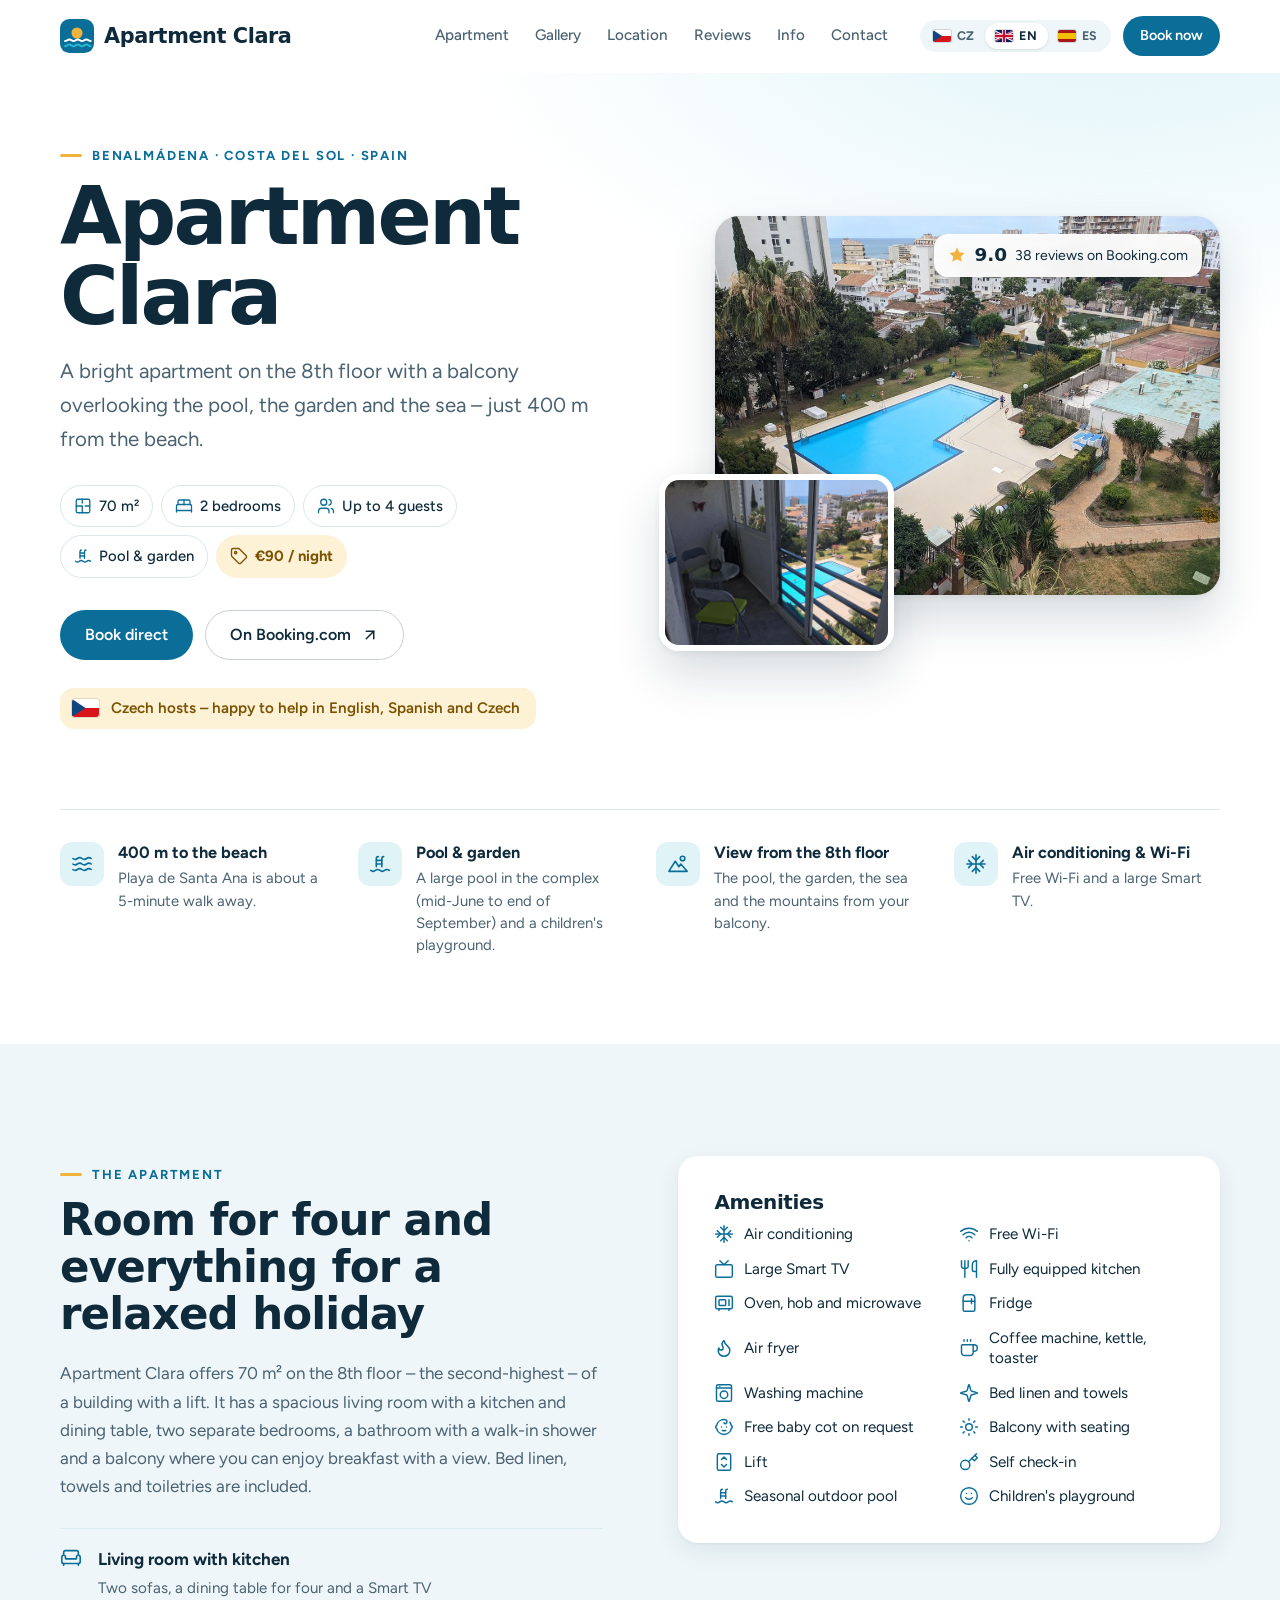
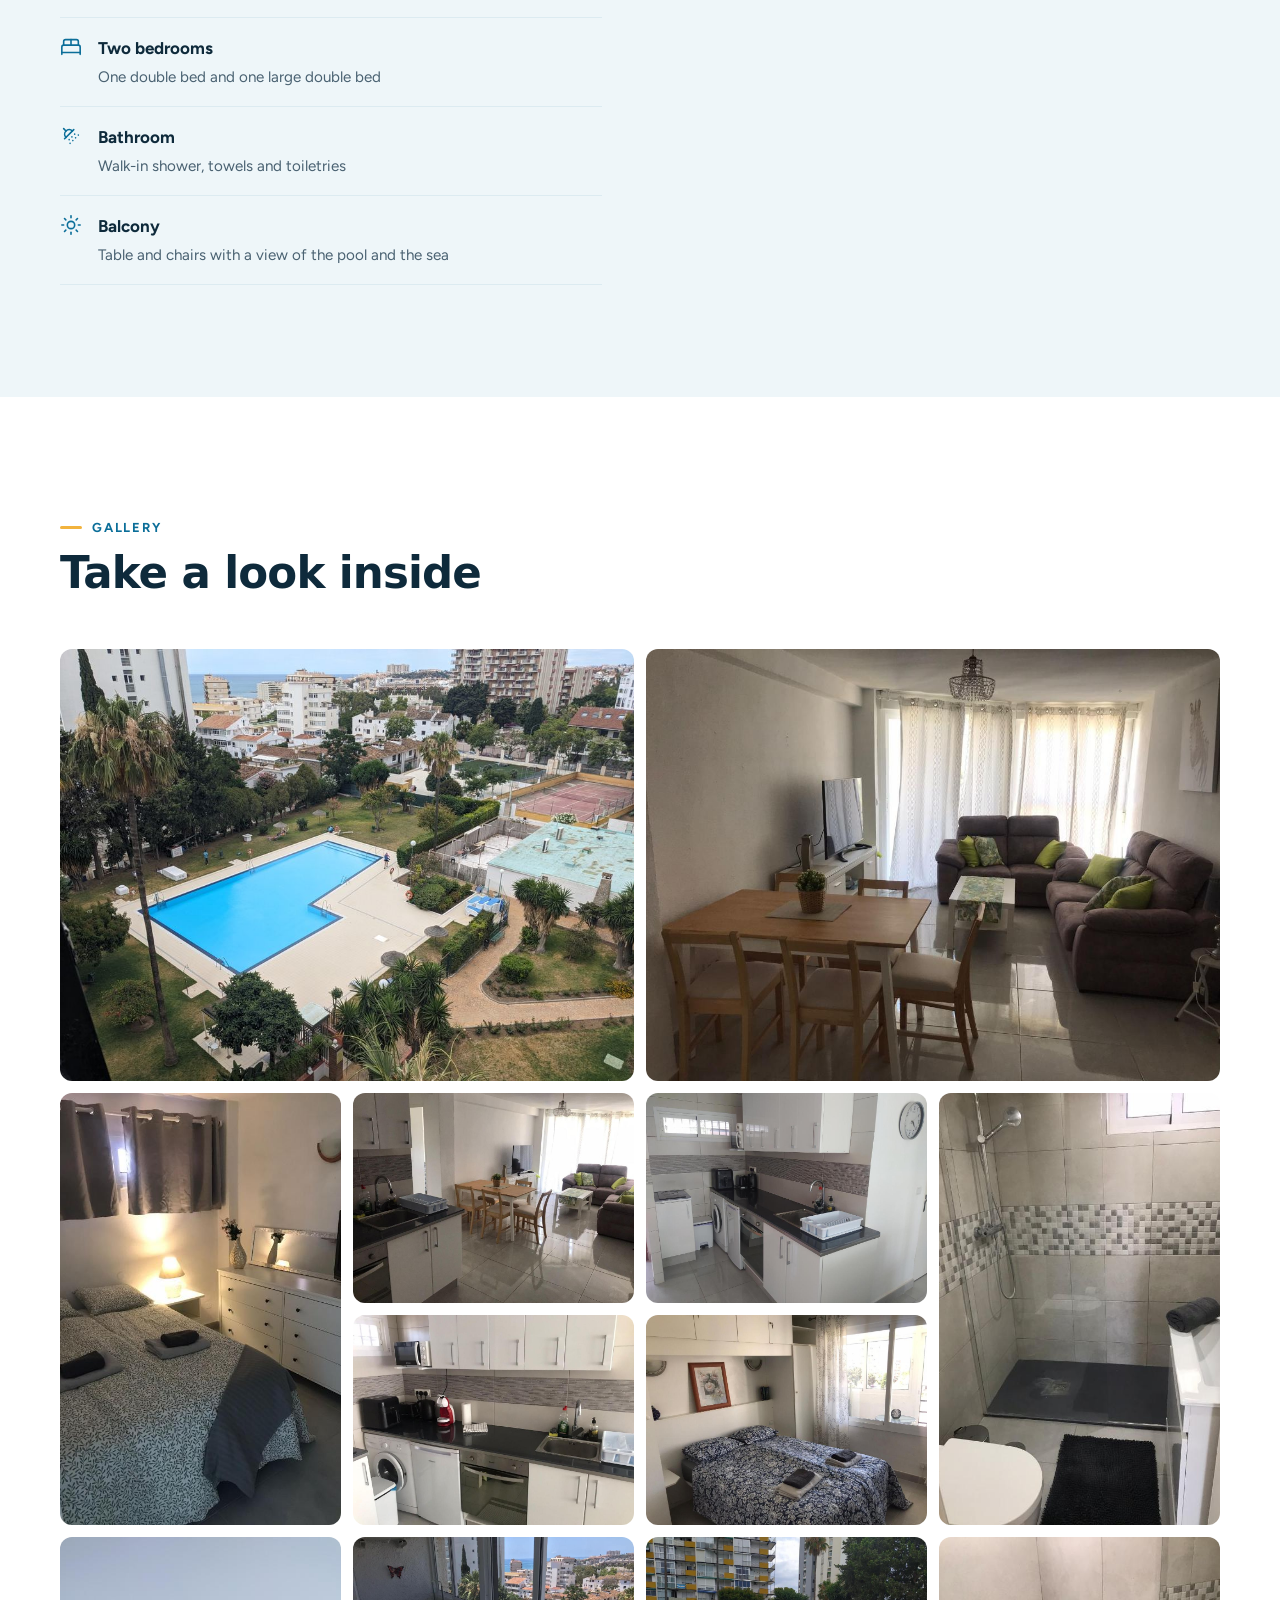
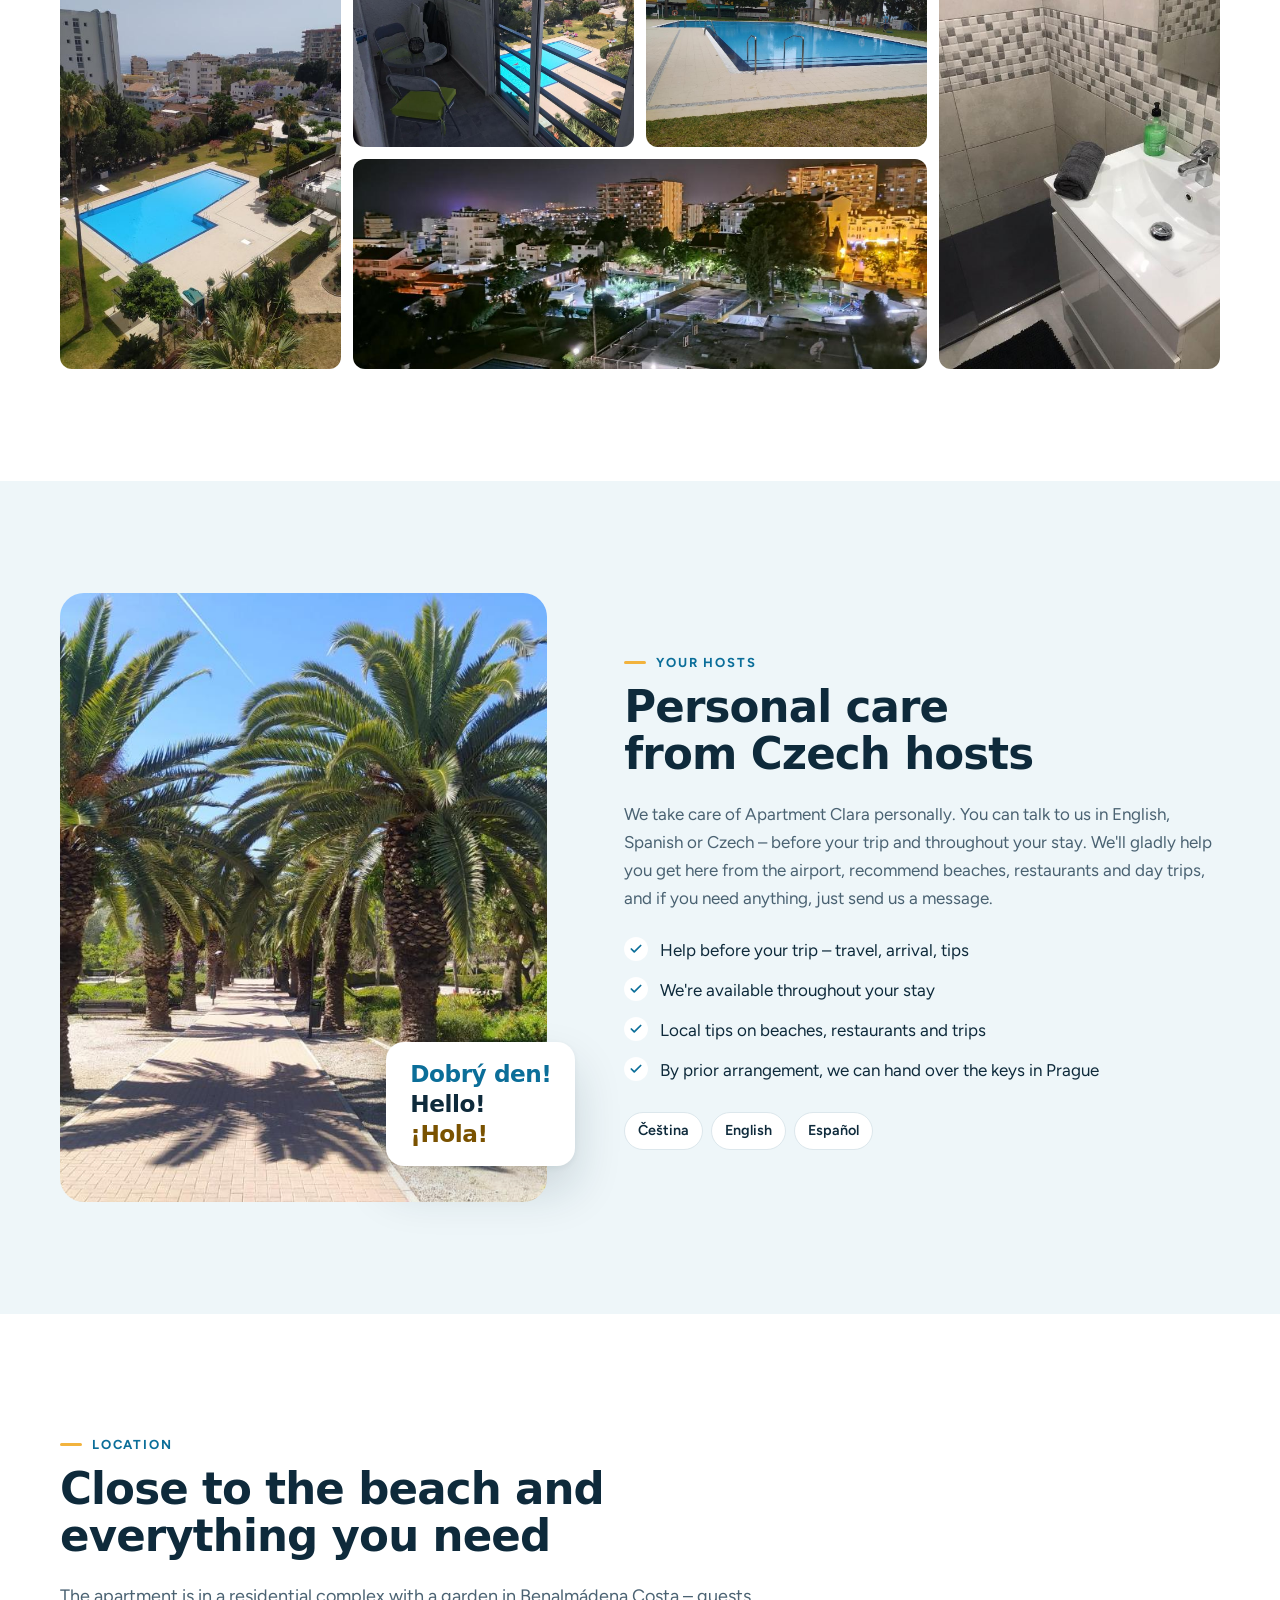
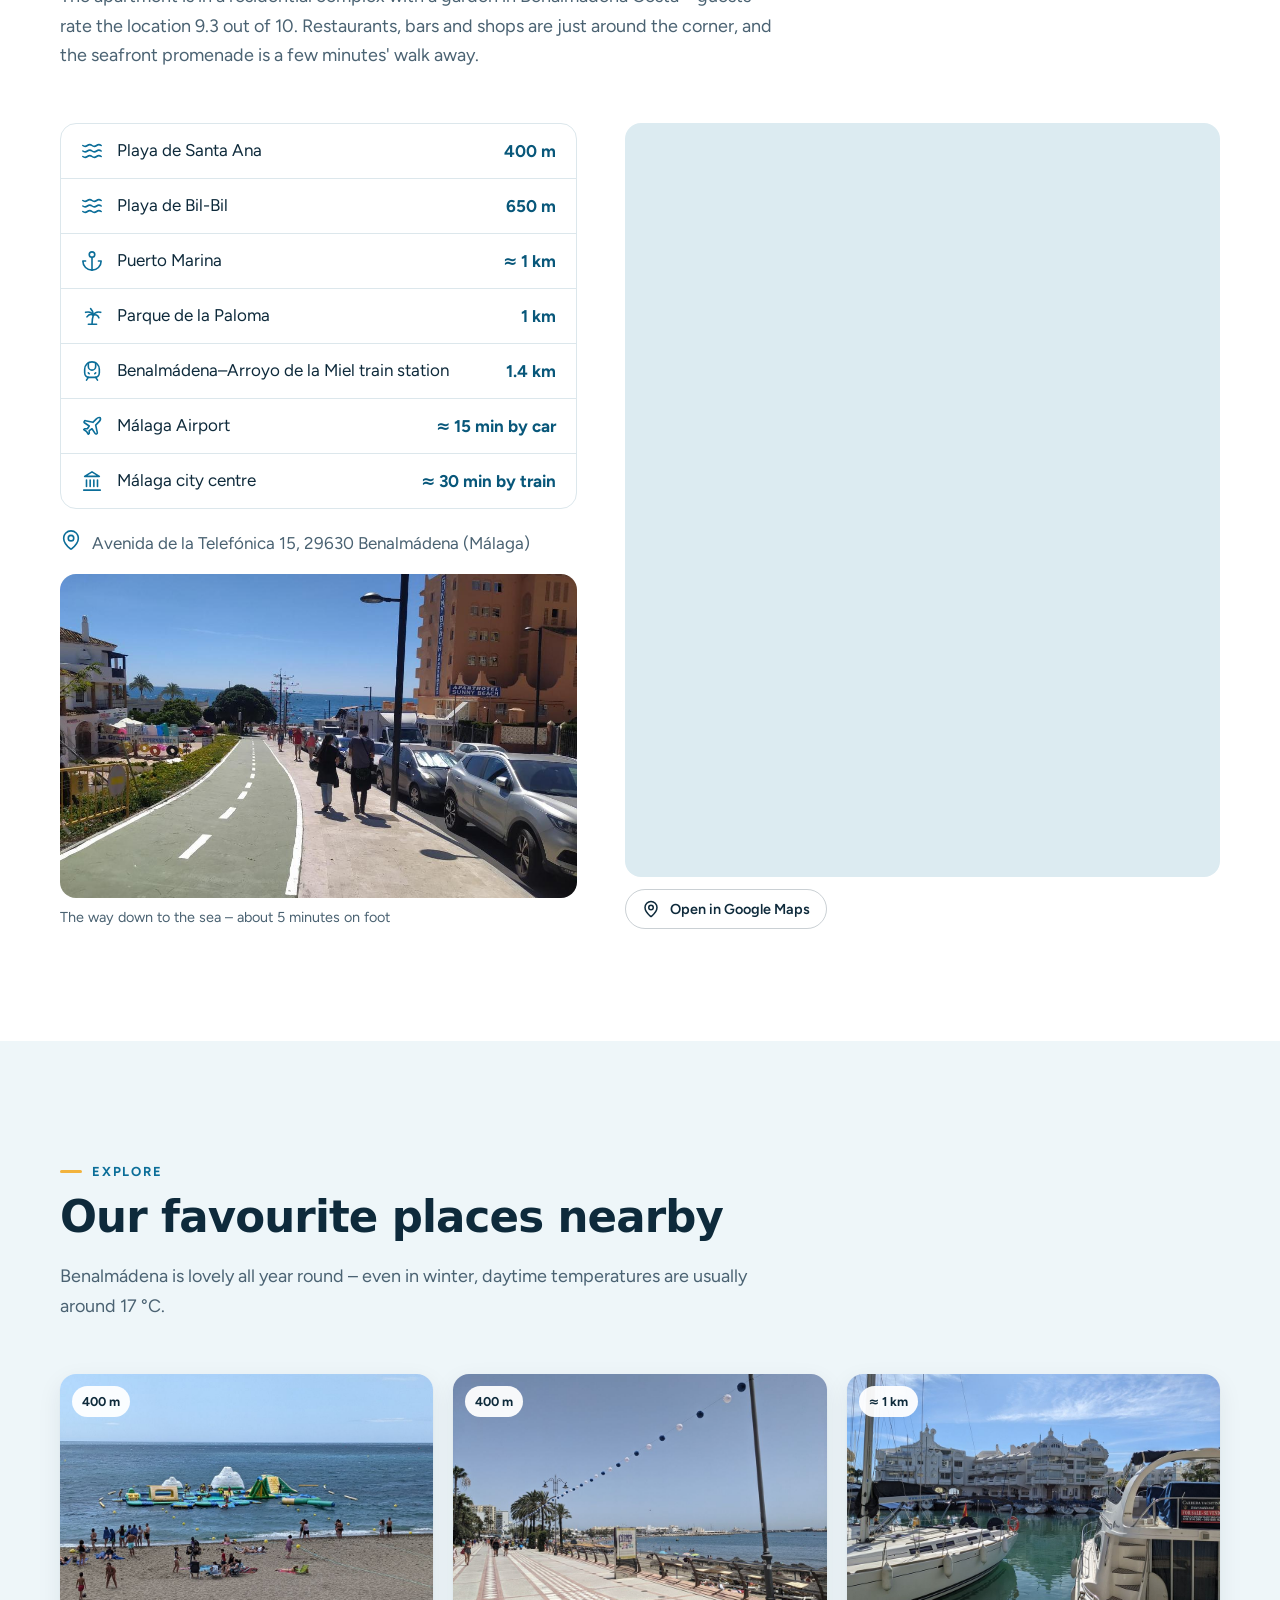
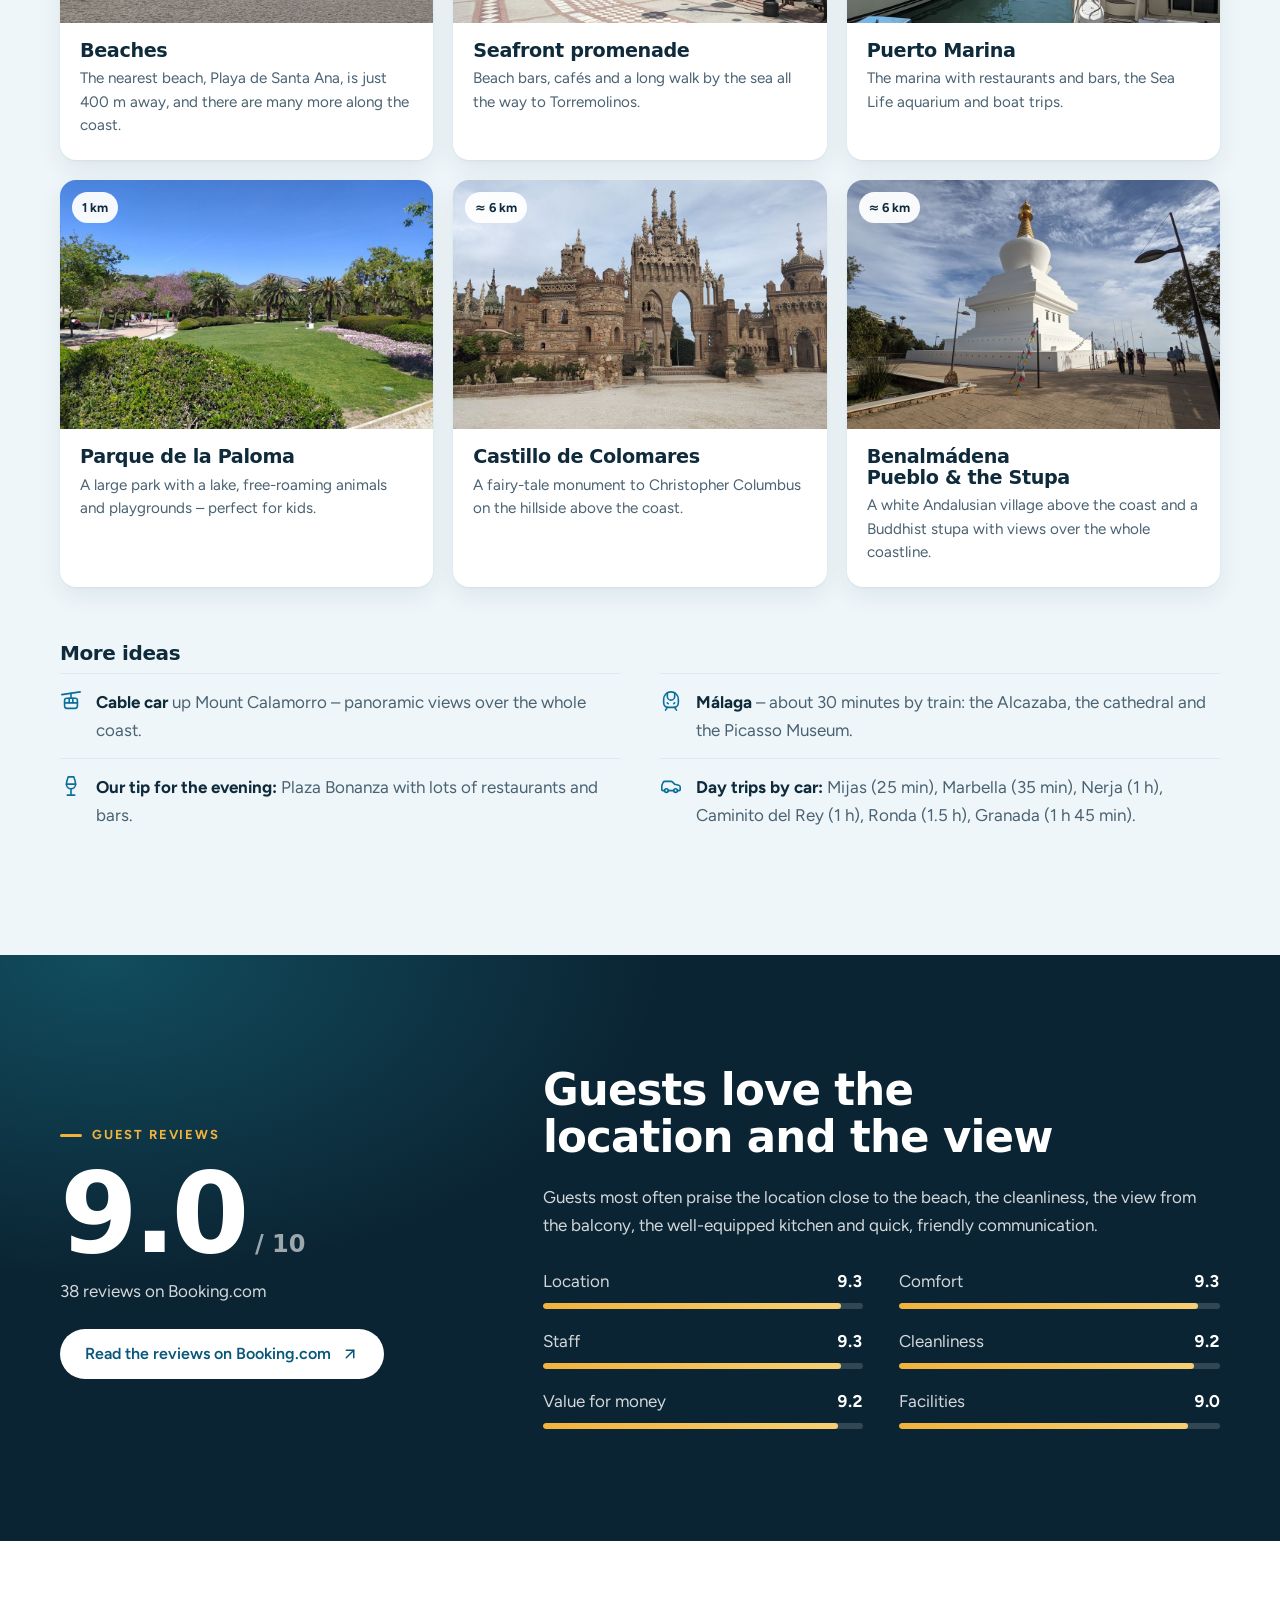
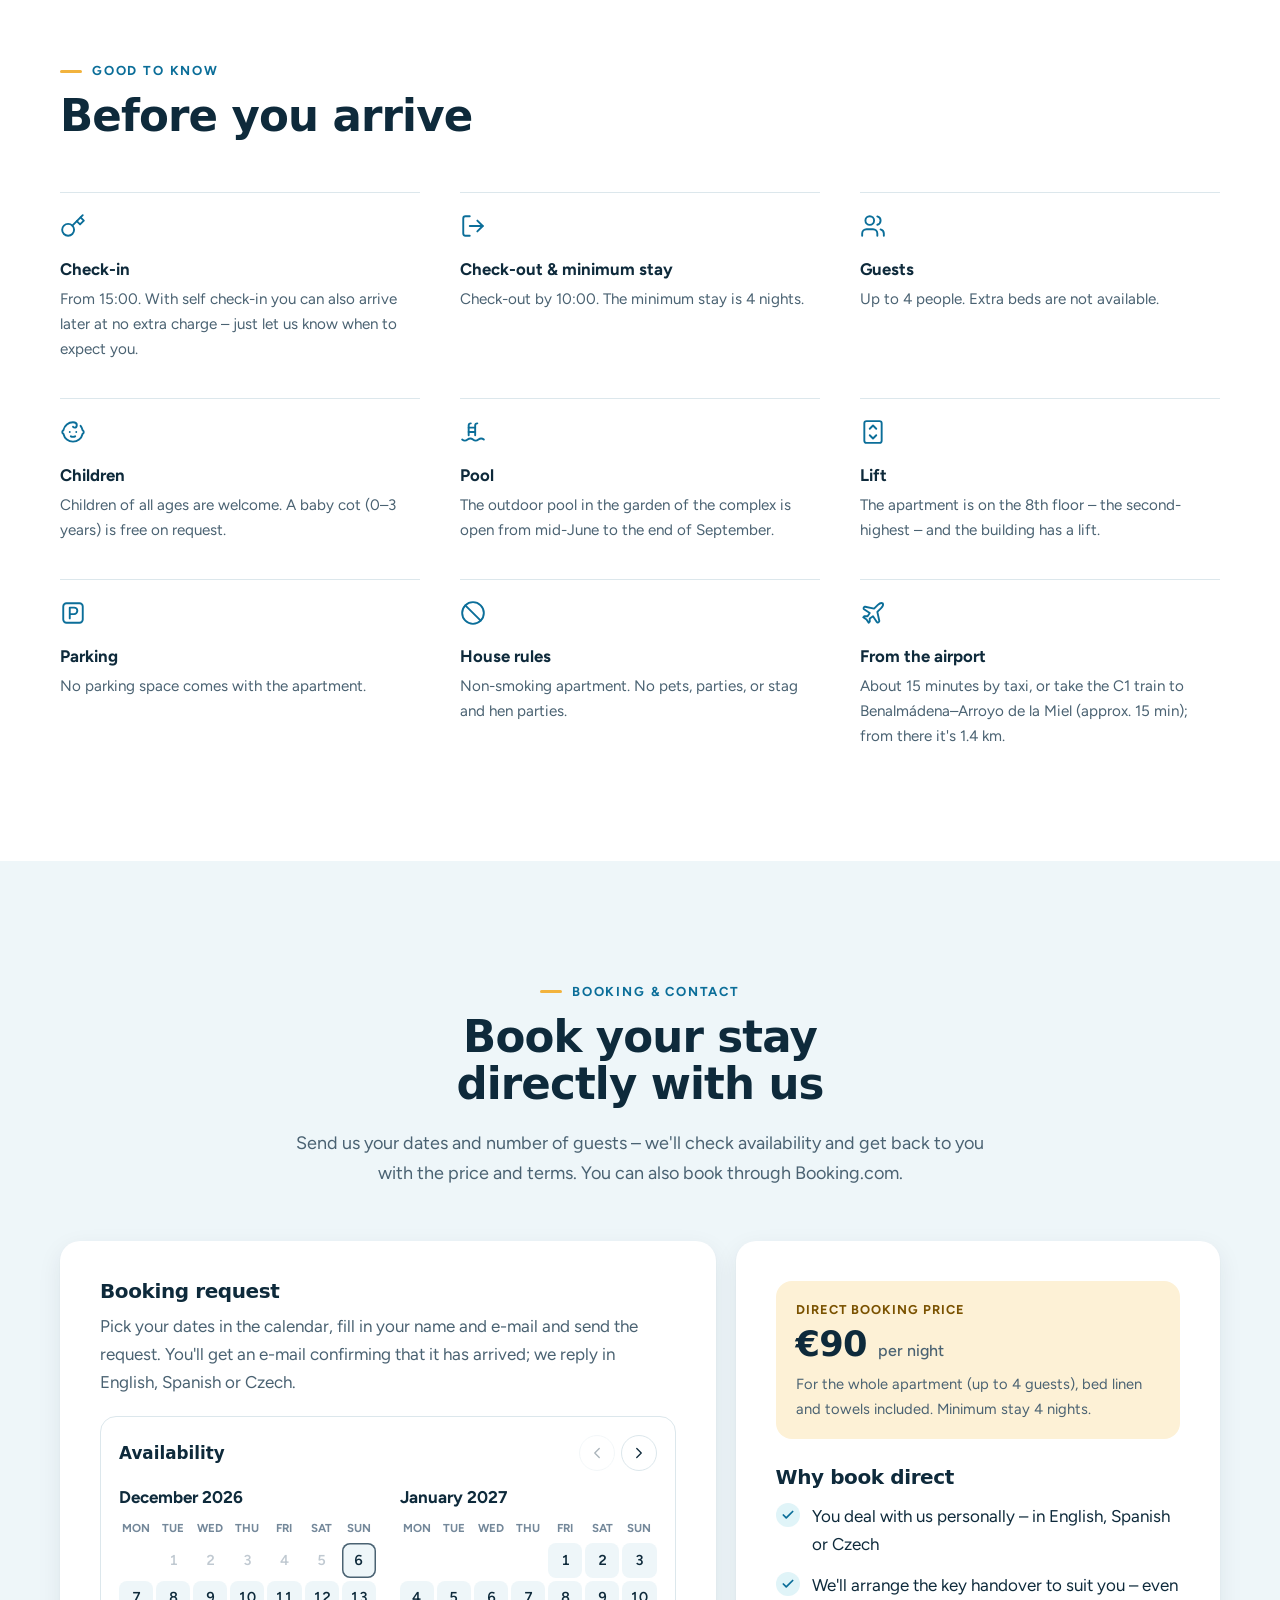
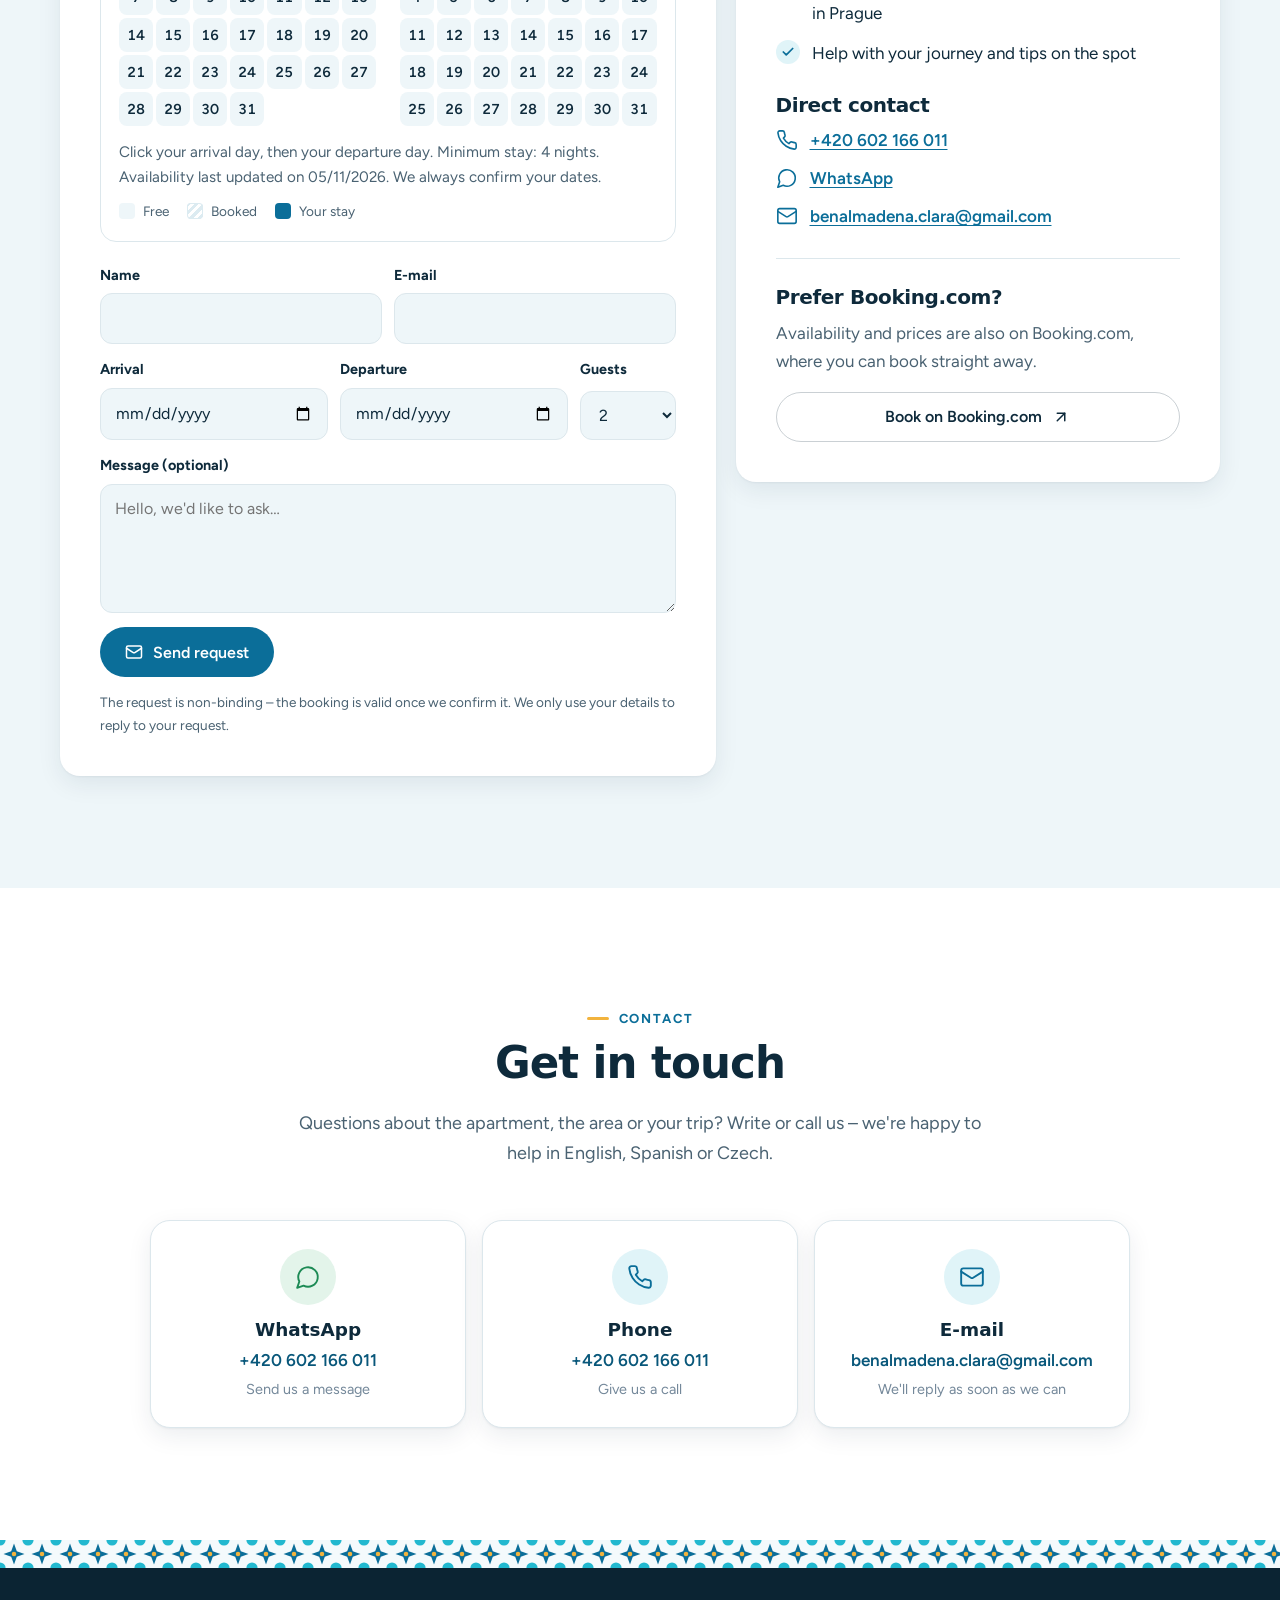
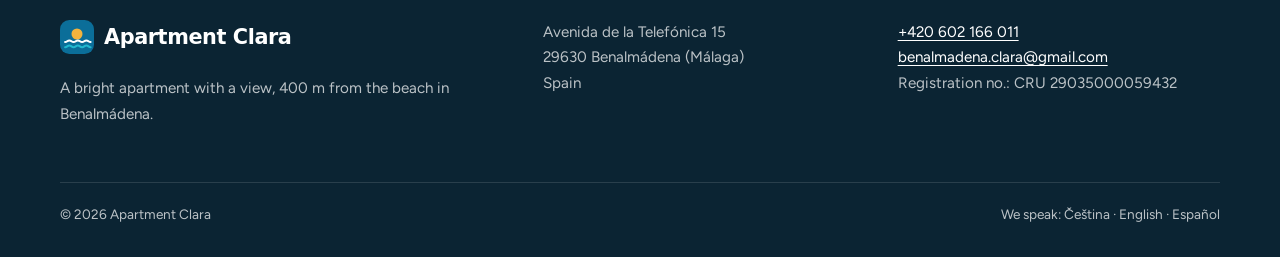
==== commit 105e1778: "Kontakt v menu místo druhé Rezervace, WhatsApp zpět; splatnost platby 3 dny - položka menu „Kontakt“" ====
--- a/index.html
+++ b/index.html
@@ -123,7 +123,7 @@
       <a href="#location" data-i18n="nav.location">Location</a>
       <a href="#reviews" data-i18n="nav.reviews">Reviews</a>
       <a href="#info" data-i18n="nav.info">Info</a>
-      <a href="#contact" data-i18n="nav.contact">Reservations</a>
+      <a href="#contact-us" data-i18n="nav.contact">Contact</a>
     </nav>
     <div class="header-actions">
       <div class="lang-switch" role="group" aria-label="Language" data-i18n-aria-label="lang.label">
@@ -508,6 +508,36 @@
       </div>
     </div>
   </section>
+
+  <section class="section" id="contact-us">
+    <div class="container">
+      <div class="section-head center">
+        <p class="eyebrow" data-i18n="reach.eyebrow">Contact</p>
+        <h2 data-i18n="reach.title">Get in touch</h2>
+        <p data-i18n="reach.text">Questions about the apartment, the area or your trip? Write or call us – we're happy to help in English, Spanish or Czech.</p>
+      </div>
+      <div class="reach-grid">
+        <a class="reach-card" data-contact="whatsapp" href="https://wa.me/420602166011" target="_blank" rel="noopener">
+          <span class="reach-icon reach-wa"><svg class="i" aria-hidden="true"><use href="#i-chat"/></svg></span>
+          <span class="reach-name">WhatsApp</span>
+          <span class="reach-value" data-contact-value="phone">+420 602 166 011</span>
+          <span class="reach-hint" data-i18n="reach.wa">Send us a message</span>
+        </a>
+        <a class="reach-card" data-contact="phone" href="tel:+420602166011">
+          <span class="reach-icon"><svg class="i" aria-hidden="true"><use href="#i-phone"/></svg></span>
+          <span class="reach-name" data-i18n="reach.phone">Phone</span>
+          <span class="reach-value" data-contact-value="phone">+420 602 166 011</span>
+          <span class="reach-hint" data-i18n="reach.phoneHint">Give us a call</span>
+        </a>
+        <a class="reach-card" data-contact="email" href="mailto:benalmadena.clara@gmail.com">
+          <span class="reach-icon"><svg class="i" aria-hidden="true"><use href="#i-mail"/></svg></span>
+          <span class="reach-name">E-mail</span>
+          <span class="reach-value" data-contact-value="email">benalmadena.clara@gmail.com</span>
+          <span class="reach-hint" data-i18n="reach.mailHint">We'll reply as soon as we can</span>
+        </a>
+      </div>
+    </div>
+  </section>
 </main>
 
 <footer class="site-footer">
--- a/style.css
+++ b/style.css
@@ -565,6 +565,36 @@
   .panel { padding: 22px 18px; }
 }
 
+/* ---------- Kontakt (WhatsApp, telefon, e-mail) ---------- */
+.reach-grid { display: grid; grid-template-columns: repeat(auto-fit, minmax(220px, 1fr)); gap: 16px; max-width: 980px; margin-inline: auto; }
+.reach-card {
+  display: grid;
+  justify-items: center;
+  align-content: start;
+  gap: 4px;
+  min-width: 0;
+  padding: 28px 20px 26px;
+  border: 1px solid var(--line);
+  border-radius: 20px;
+  background: var(--wall);
+  box-shadow: var(--shadow);
+  color: var(--ink);
+  text-align: center;
+  text-decoration: none;
+  transition: transform .15s, box-shadow .15s, border-color .15s;
+}
+.reach-card:hover { transform: translateY(-2px); border-color: var(--sea); box-shadow: var(--shadow-lg); color: var(--ink); }
+.reach-icon { display: grid; place-items: center; width: 56px; height: 56px; margin-bottom: 10px; border-radius: 50%; background: var(--pool-tint); color: var(--sea); }
+.reach-icon svg.i { width: 26px; height: 26px; }
+.reach-wa { background: #E3F4EA; color: var(--wa); }
+.reach-name { font: 700 1.15rem/1.2 var(--display); }
+.reach-value { max-width: 100%; color: var(--sea-dark); font-weight: 600; overflow-wrap: anywhere; }
+.reach-hint { color: var(--muted); font-size: .9rem; }
+@media (prefers-reduced-motion: reduce) {
+  .reach-card { transition: none; }
+  .reach-card:hover { transform: none; }
+}
+
 /* ---------- Kalendář obsazenosti (ve formuláři) ---------- */
 .availability { margin: 20px 0 22px; padding: 18px; border: 1px solid var(--line); border-radius: var(--radius); }
 .avail-head { display: flex; align-items: center; justify-content: space-between; gap: 12px; margin-bottom: 12px; }
